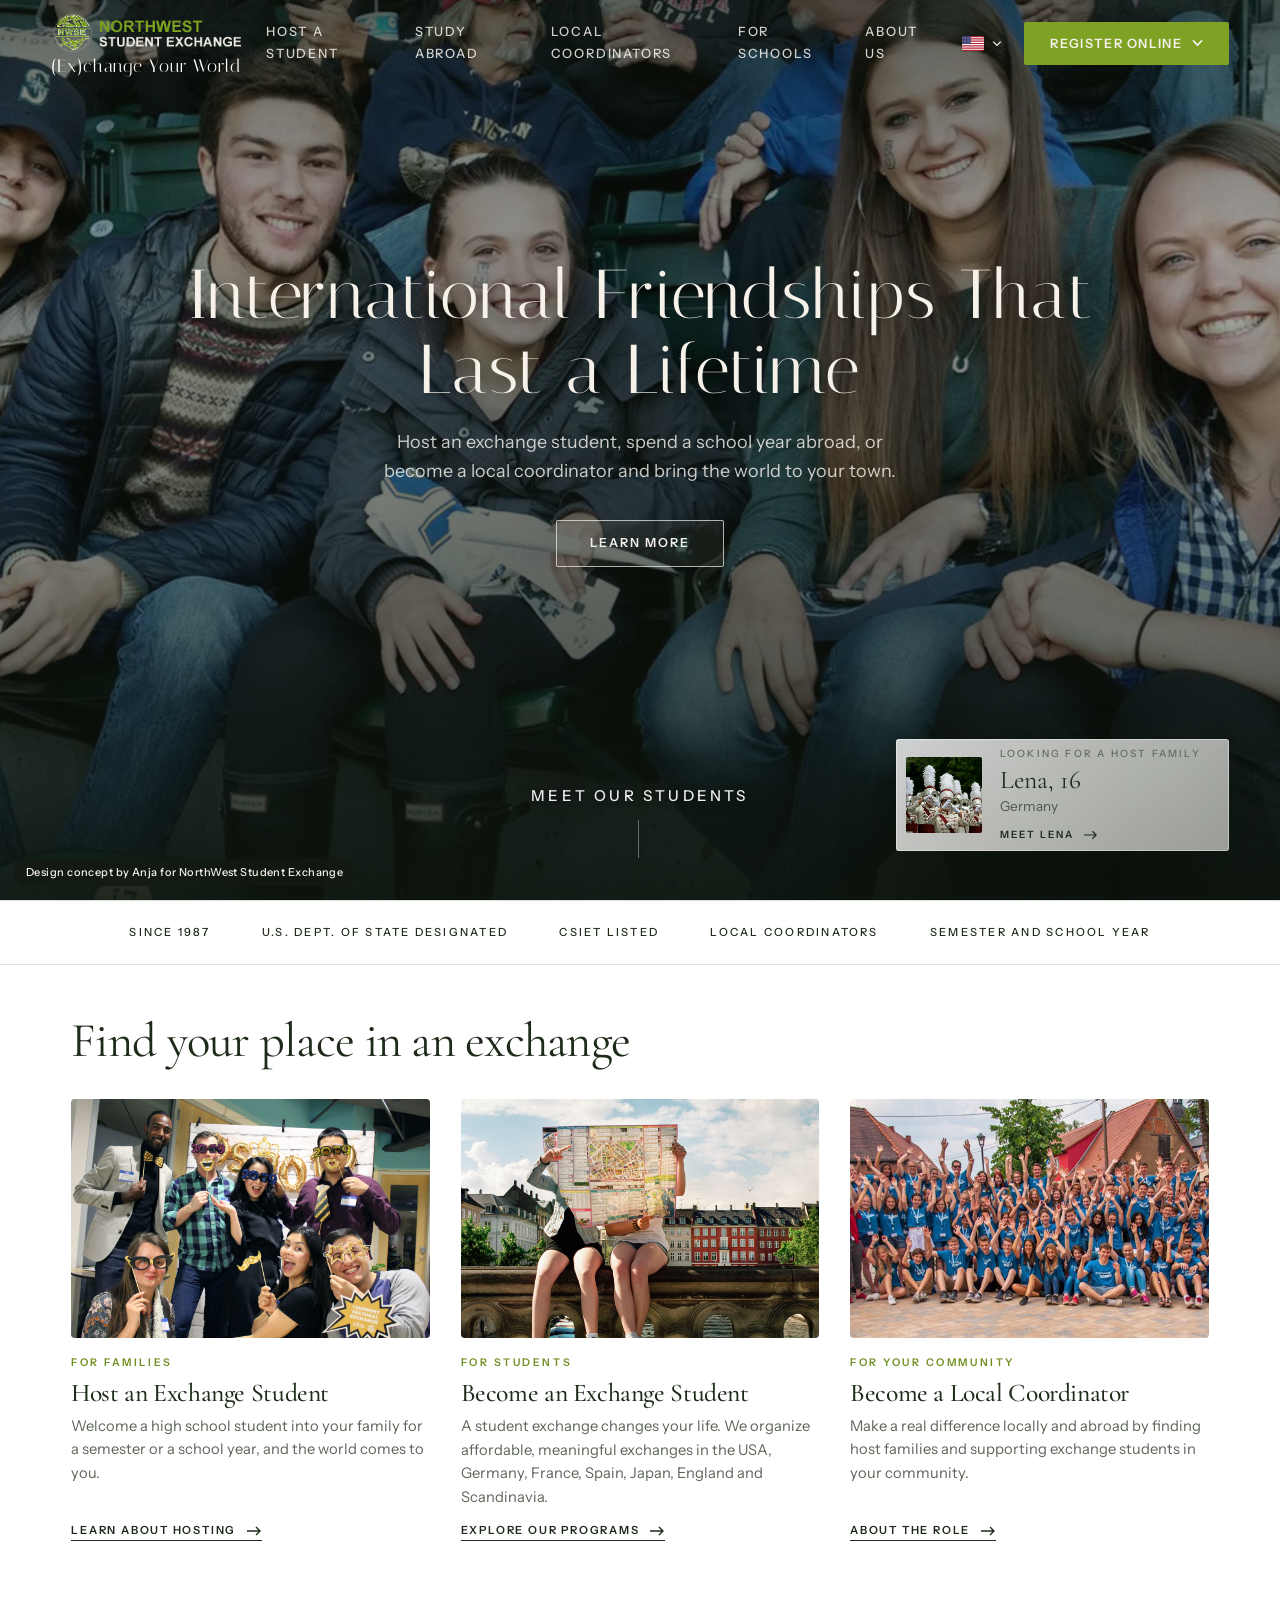
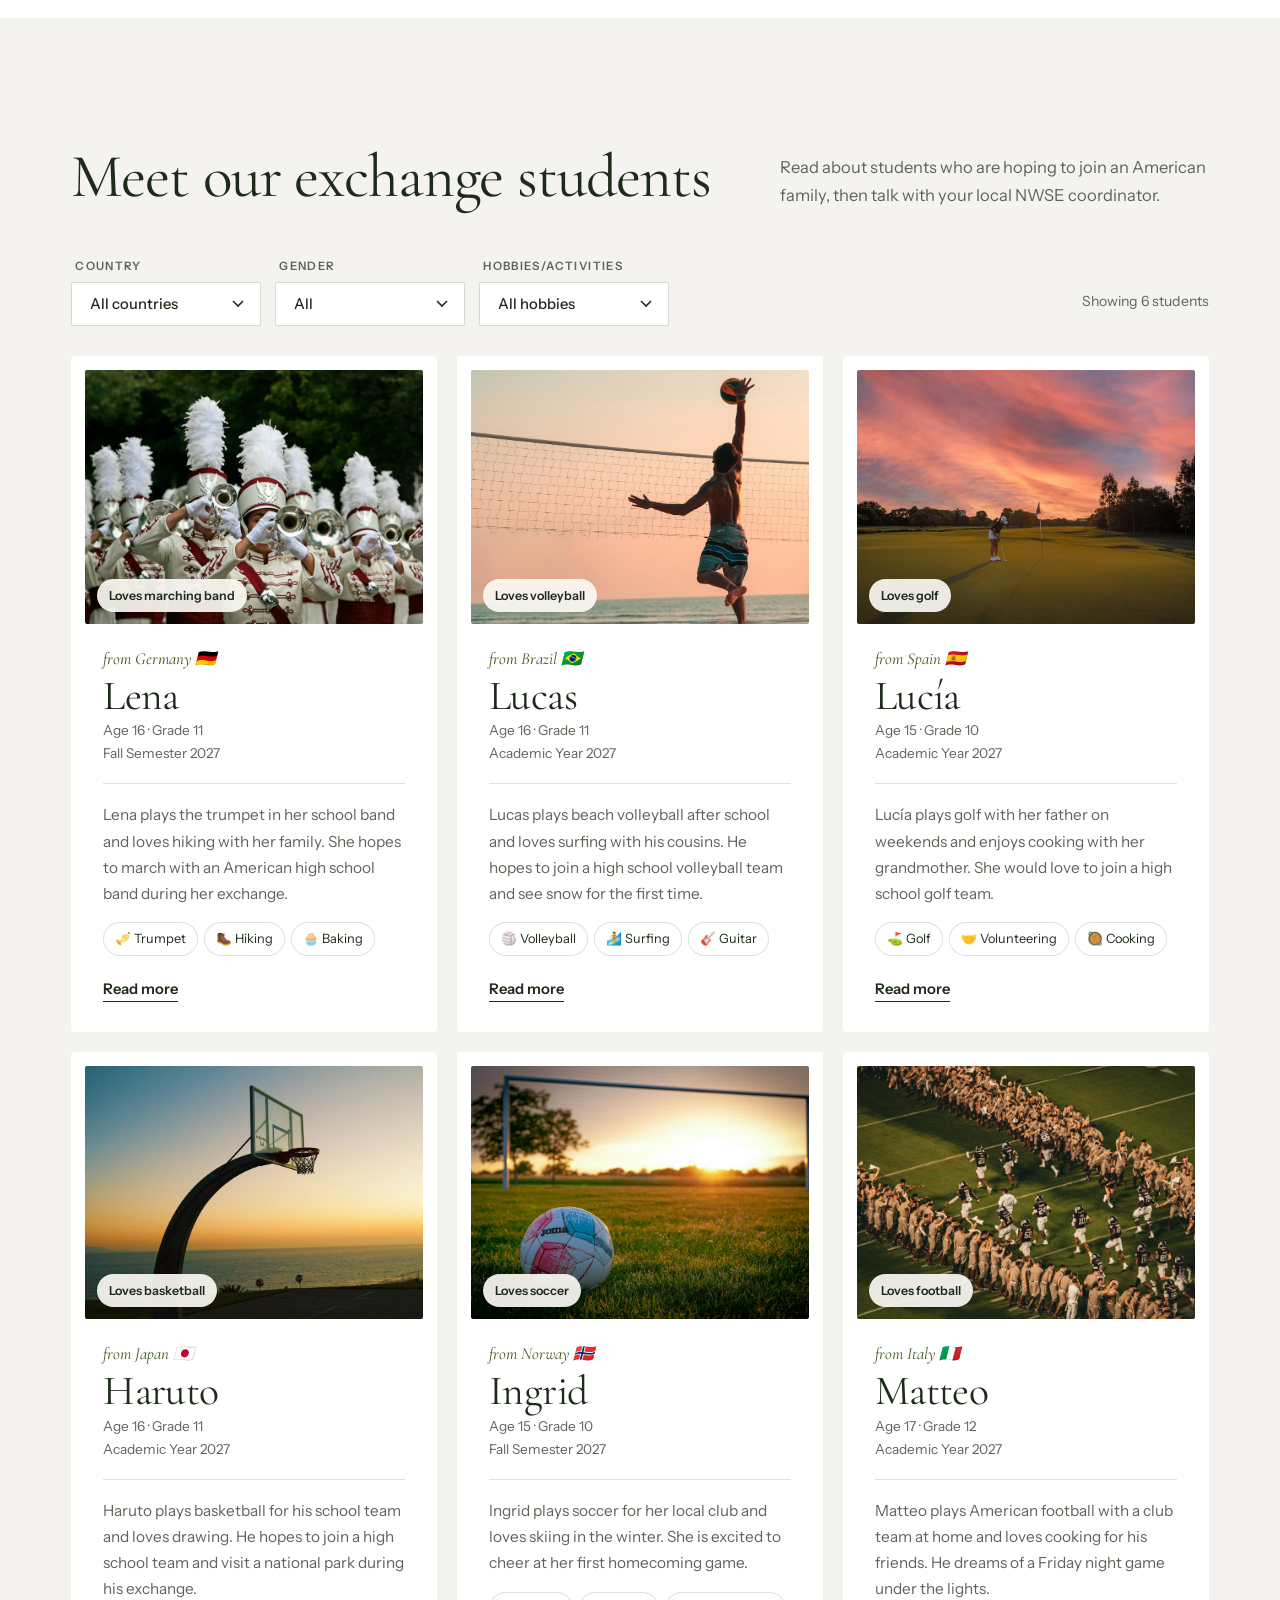
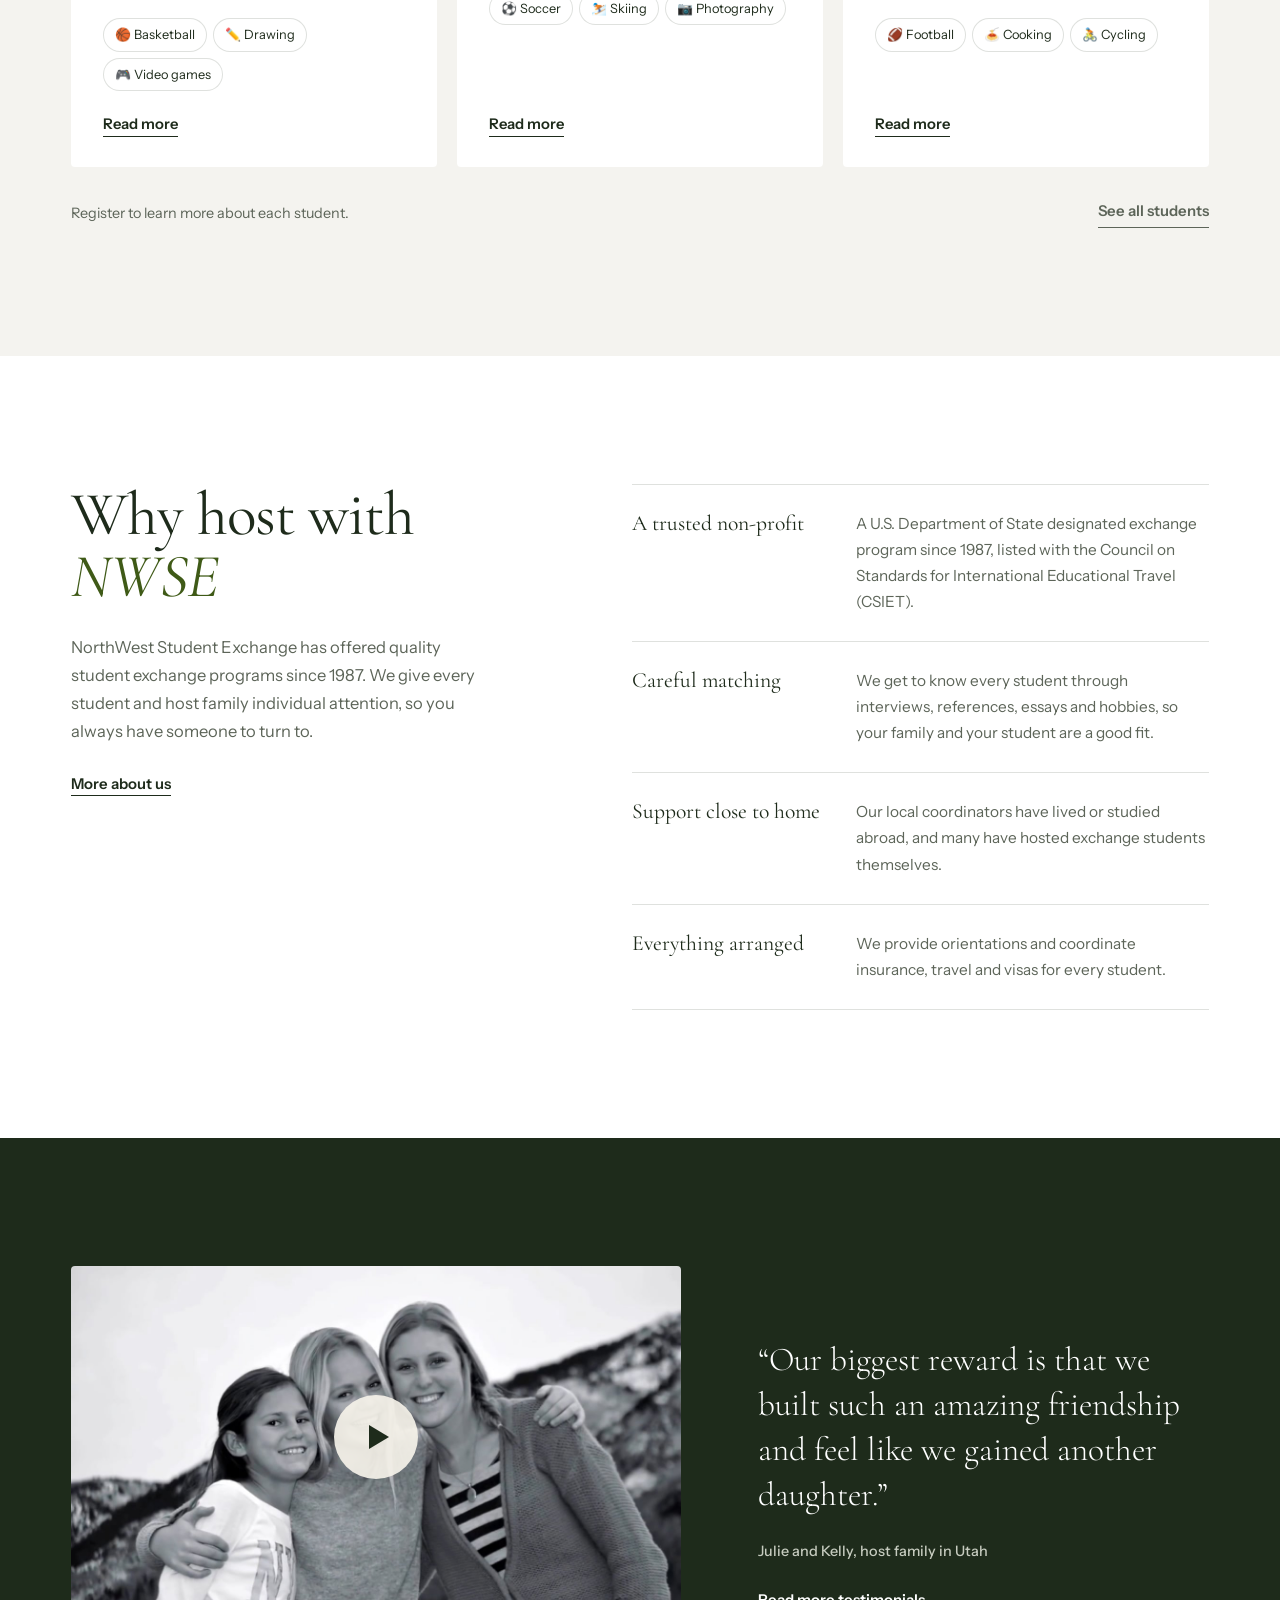
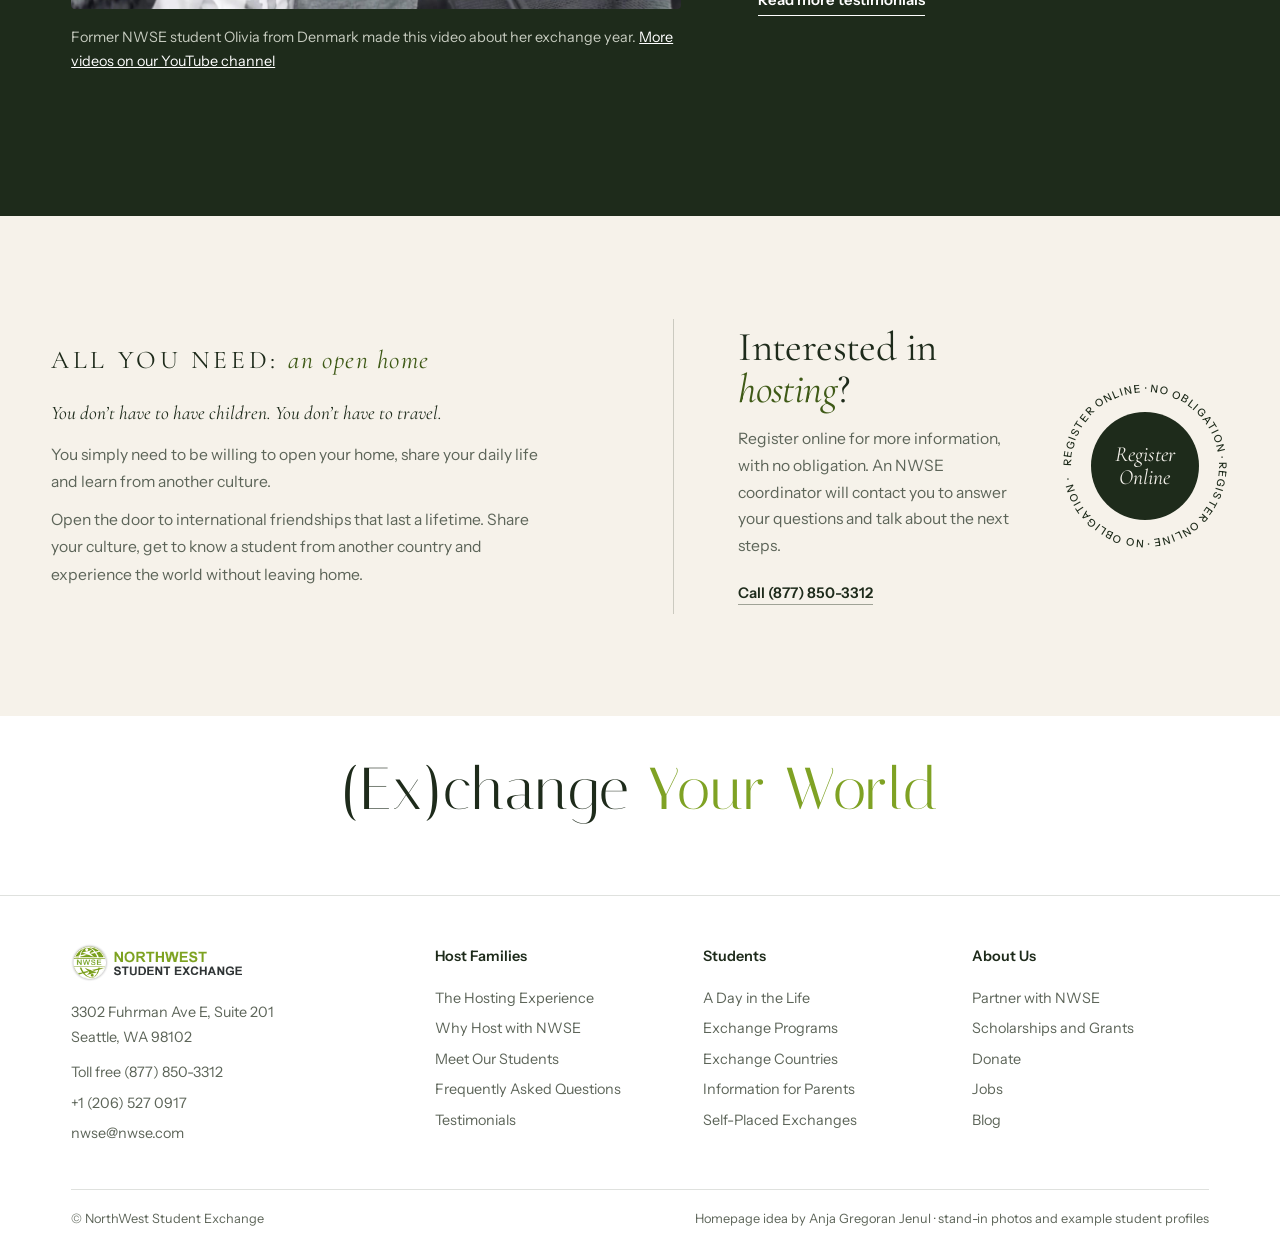
==== index.html @ b4566165 "Register badge: words spaced to fit the circle exactly, no overlap in Safari Co-Authored-By: Claude " ====
<!doctype html>
<html lang="en">
<head>
<meta charset="utf-8">
<meta name="viewport" content="width=device-width, initial-scale=1">
<title>NorthWest Student Exchange | High School Exchange Programs Since 1987</title>
<meta name="robots" content="noindex">
<script>
/* a refresh always opens the page at the top, not where the visitor had scrolled to */
(function () {
  if ('scrollRestoration' in history) history.scrollRestoration = 'manual';
  var n = performance.getEntriesByType && performance.getEntriesByType('navigation')[0];
  if (n && n.type === 'reload') {
    if (location.hash) history.replaceState(null, '', location.pathname + location.search);
    window.addEventListener('load', function () { window.scrollTo(0, 0); });
  }
})();
</script>
<link rel="preconnect" href="https://fonts.googleapis.com">
<link rel="preconnect" href="https://fonts.gstatic.com" crossorigin>
<link href="https://fonts.googleapis.com/css2?family=Instrument+Serif:ital@0;1&family=Instrument+Sans:wght@400;500;600&family=Cormorant+Garamond:ital,wght@0,300;0,400;0,500;1,300;1,400&family=Caveat:wght@500;600&family=Italiana&display=swap" rel="stylesheet">
<style>
  :root {
    --cream: #f6f2ea;
    --paper: #fbf9f4;
    --sand: #ece5d8;
    --ink: #1e2b1b;
    --soft: #5d6559;
    --green: #7fa224;
    --green-deep: #3f5a17;
    --line: rgba(30, 43, 27, 0.14);
    --serif: "Cormorant Garamond", "Times New Roman", serif;
    --sans: "Helvetica Neue", Helvetica, Arial, sans-serif;
    --display: "Instrument Serif", "Cormorant Garamond", serif;
    --hand: "Caveat", "Bradley Hand", cursive;
    --gutter: clamp(16px, 4vw, 64px);
  }
  * { box-sizing: border-box; }
  html { scroll-behavior: smooth; }
  body { margin: 0; background: var(--cream); color: var(--ink); font: 400 16.5px/1.7 var(--sans); -webkit-font-smoothing: antialiased; }
  img { display: block; max-width: 100%; }
  a { color: inherit; }
  h1, h2, h3 { font-family: var(--serif); font-weight: 400; margin: 0; line-height: 1.02; letter-spacing: -0.01em; }
  h1 em, h2 em { font-style: italic; color: var(--green-deep); }
  p { margin: 0 0 1em; }
  .wrap { max-width: 1240px; margin: 0 auto; padding-left: var(--gutter); padding-right: var(--gutter); }
  .btn { white-space: nowrap; display: inline-flex; align-items: center; background: var(--ink); color: var(--cream); text-decoration: none; font-weight: 600; font-size: 0.92rem; letter-spacing: 0.01em; padding: 15px 28px; border-radius: 999px; transition: background .25s; }
  .btn:hover { background: var(--green-deep); }
  .btn.line { background: transparent; color: var(--ink); box-shadow: inset 0 0 0 1px var(--ink); }
  .btn.line:hover { background: var(--ink); color: var(--cream); }
  .link { font-weight: 600; font-size: 0.93rem; text-decoration: none; border-bottom: 1px solid currentColor; padding-bottom: 2px; }
  .link:hover { color: var(--green-deep); }

  header { position: sticky; top: 0; z-index: 20; background: rgba(246, 242, 234, 0.92); backdrop-filter: blur(12px); border-bottom: 1px solid var(--line); }
  .bar { display: flex; align-items: center; justify-content: space-between; gap: 24px; height: 82px; }
  .logo img { height: 42px; width: auto; }
  nav { display: flex; align-items: center; gap: 30px; font-size: 0.74rem; font-weight: 500; letter-spacing: .14em; text-transform: uppercase; }
  nav a { text-decoration: none; color: var(--soft); }
  nav a:hover { color: var(--ink); }
  nav .btn { color: var(--cream); padding: 11px 22px; font-size: 0.86rem; }
  .subnav { display: none; }

  .hero { position: relative; padding: 0; min-height: clamp(600px, calc(100vh - 82px), 820px); display: flex; align-items: center; overflow: hidden; }
  .hero-bg { position: absolute; top: 0; bottom: 0; right: 0; left: 31%; overflow: hidden; background: var(--cream); }
  .hero-bg::after { content: ""; position: absolute; inset: 0; z-index: 1; pointer-events: none;
    background: linear-gradient(90deg, var(--cream) 0%, rgba(246,242,234,.82) 12%, rgba(246,242,234,.35) 28%, rgba(246,242,234,0) 46%); }
  .slide { position: absolute; inset: 0 0 0 4px; margin: 0; opacity: 0; transition: opacity 1.4s ease; }
  .slide.on { opacity: 1; }
  .slide img { width: 100%; height: 100%; object-fit: cover; transform: scale(1.07); transition: transform 8s ease-out; }
  .slide.on img { transform: scale(1); }
  .hero-in { position: relative; z-index: 2; width: 100%; }
  .hero .hero-in { max-width: none; padding-left: clamp(24px, 5vw, 88px); }
  header .wrap.bar { max-width: none; padding-left: clamp(24px, 5vw, 88px); padding-right: clamp(24px, 4vw, 64px); }
  .hero-copy { max-width: 570px; padding: 48px 0 56px; }
  .eyebrow { font-size: 0.74rem; letter-spacing: .22em; text-transform: uppercase; color: var(--soft); margin: 0 0 18px; }
  .hero h1 { font: 400 clamp(2.3rem, 4vw, 4.4rem)/1 var(--serif); letter-spacing: -0.025em; }
  .hero h1 { white-space: nowrap; }
  .hero h1 span { display: inline; }
  .hero h1 em { display: inline; color: var(--green-deep); }
  .hero .sub { font: italic 400 clamp(1.45rem, 2.2vw, 2rem)/1.2 var(--serif); color: var(--green-deep); margin: 22px 0 14px; max-width: 15em; }
  .hero .lead { font-size: 1.06rem; color: var(--soft); max-width: 31em; margin: 0 0 30px; }
  .hero .ctas { display: flex; flex-wrap: wrap; gap: 10px; }
  .hero .call { margin: 18px 0 0; font-size: 0.88rem; color: var(--soft); }
  .hero .call a { color: var(--ink); font-weight: 600; text-decoration: none; white-space: nowrap; }
  .hero { padding-bottom: 0; }
  .hero-bg { bottom: 46px; }
  .hero-cap { position: absolute; z-index: 2; right: clamp(24px, 4vw, 64px); bottom: 0; height: 46px; display: flex; align-items: center; margin: 0; font-size: 0.72rem; letter-spacing: .18em; text-transform: uppercase; color: var(--soft); transition: opacity .4s; }
  .teaser { position: absolute; z-index: 3; right: clamp(24px, 4vw, 64px); bottom: 44px; display: flex; align-items: center; gap: 14px; background: rgba(251,249,244,.95); backdrop-filter: blur(8px); border: 0; border-radius: 18px; padding: 10px 22px 10px 10px; text-align: left; cursor: pointer; color: var(--ink); font-family: var(--sans); box-shadow: 0 14px 34px rgba(18,26,16,.18); transition: opacity .4s, transform .3s; }
  .teaser:hover { transform: translateY(-3px); }
  .teaser img { width: 66px; height: 66px; border-radius: 12px; object-fit: cover; }
  .teaser small { display: block; font-size: 0.66rem; letter-spacing: .16em; text-transform: uppercase; color: var(--soft); }
  .teaser b { display: block; font: 500 1.35rem/1.15 var(--serif); margin: 2px 0 3px; }
  .teaser i { font-style: normal; font-size: 0.82rem; font-weight: 600; border-bottom: 1px solid currentColor; }
  .teaser.fade, .hero-cap.fade { opacity: 0; }
  .hero h1, .hero .sub, .hero .lead, .hero .ctas, .hero .call, .eyebrow { animation: rise .9s cubic-bezier(.2,.7,.2,1) both; }
  .hero h1 { animation-delay: .05s; } .hero .sub { animation-delay: .15s; } .hero .lead { animation-delay: .25s; } .hero .ctas { animation-delay: .35s; } .hero .call { animation-delay: .4s; }
  @keyframes rise { from { opacity: 0; transform: translateY(16px); } }
  .facts-wrap { padding-top: clamp(34px, 4vw, 52px); padding-bottom: clamp(44px, 5vw, 70px); }
  .facts { list-style: none; padding: 0; margin: 0; display: grid; grid-template-columns: repeat(4, 1fr); gap: 24px; text-align: left; }
  .facts li { font-size: 0.84rem; color: var(--soft); border-left: 1px solid var(--line); padding-left: 20px; line-height: 1.45; }
  .facts b { display: block; font: 500 1.45rem var(--serif); color: var(--ink); margin-bottom: 2px; }
  @media (prefers-reduced-motion: reduce) { .slide img { transition: none; } .hero h1, .hero .sub, .hero .lead, .hero .ctas, .hero .call, .eyebrow { animation: none; } }

  /* student filters and chips */
  .filters { display: flex; flex-wrap: wrap; align-items: end; gap: 12px 14px; margin: -16px 0 30px; }
  .filters label { display: grid; gap: 6px; }
  .filters label span { font-size: 0.72rem; font-weight: 600; letter-spacing: .12em; text-transform: uppercase; color: var(--soft); padding-left: 4px; }
  .filters select { appearance: none; -webkit-appearance: none; font: 500 0.92rem var(--sans); color: var(--ink); background: var(--paper) url("data:image/svg+xml,%3Csvg xmlns='http://www.w3.org/2000/svg' width='12' height='8'%3E%3Cpath d='M1 1l5 5 5-5' fill='none' stroke='%231e2b1b' stroke-width='1.6'/%3E%3C/svg%3E") no-repeat right 16px center; border: 1px solid rgba(30,43,27,.18); border-radius: 999px; padding: 12px 44px 12px 18px; min-width: 190px; cursor: pointer; }
  .filters select:hover, .filters select:focus { border-color: var(--ink); outline: none; }
  .filters .count { margin-left: auto; font-size: 0.88rem; color: var(--soft); padding-bottom: 12px; }
  .card.hide { display: none; }
  .likes { list-style: none; padding: 0; margin: 0 0 24px; display: flex; flex-wrap: wrap; gap: 6px; }
  .likes li { font-size: 0.8rem; background: var(--cream); border: 1px solid var(--line); border-radius: 999px; padding: 5px 11px; }
  .card .link { background: none; border: 0; padding: 0 0 3px; cursor: pointer; font: 600 0.92rem var(--sans); color: var(--ink); border-bottom: 1.5px solid var(--ink); }

  /* profile */
  dialog.profile { width: min(1120px, 94vw); max-height: 92vh; padding: 0; border: 0; border-radius: 26px; background: var(--paper); color: var(--ink); overflow: auto; box-shadow: 0 30px 80px rgba(18,26,16,.35); }
  dialog.profile::backdrop { background: rgba(18,26,16,.55); backdrop-filter: blur(4px); }
  .pf { display: grid; grid-template-columns: 0.92fr 1.08fr; }
  .pf-media { padding: 16px; display: grid; grid-template-columns: 1fr 1fr; gap: 10px; align-content: start; position: sticky; top: 0; align-self: start; }
  .pf-media img { width: 100%; aspect-ratio: 1; object-fit: cover; border-radius: 14px; }
  .pf-media img:first-child { grid-column: 1 / -1; aspect-ratio: 5 / 4; object-position: 50% 18%; }
  .pf-body { padding: 48px 52px 40px 30px; }
  .pf-close { position: absolute; top: 16px; right: 16px; z-index: 2; width: 44px; height: 44px; border-radius: 50%; border: 1px solid var(--line); background: var(--paper); font-size: 1.3rem; cursor: pointer; color: var(--ink); }
  .pf .where { font: italic 400 1.1rem var(--serif); color: var(--green-deep); }
  .pf h2 { font-size: clamp(2.8rem, 4.4vw, 4rem); margin: 4px 0 6px; }
  .pf .sid { font-size: 0.78rem; letter-spacing: .12em; text-transform: uppercase; color: var(--soft); }
  .pf-quick { display: flex; flex-wrap: wrap; gap: 8px; margin: 22px 0 28px; padding: 0; list-style: none; }
  .pf-quick li { background: var(--cream); border-radius: 12px; padding: 10px 14px; font-size: 0.86rem; }
  .pf-quick b { display: block; font-size: 0.7rem; letter-spacing: .12em; text-transform: uppercase; color: var(--soft); font-weight: 600; margin-bottom: 2px; }
  .pf h4 { font: 600 0.74rem var(--sans); letter-spacing: .14em; text-transform: uppercase; color: var(--soft); margin: 0 0 12px; }
  .pf-loves { display: flex; flex-wrap: wrap; gap: 8px; list-style: none; padding: 0; margin: 0 0 30px; }
  .pf-loves li { background: #eef2e4; color: var(--green-deep); border-radius: 999px; padding: 9px 16px; font-weight: 600; font-size: 0.92rem; }
  .pf-letter { background: var(--cream); border-radius: 18px; padding: 26px 28px; margin-bottom: 30px; }
  .pf-letter p { margin: 0; color: var(--ink); font-size: 1rem; }
  .pf-letter .hi { font: italic 400 1.5rem var(--serif); color: var(--green-deep); margin-bottom: 10px; }
  .pf-facts { display: grid; grid-template-columns: 1fr 1fr; gap: 0 28px; margin: 0 0 30px; }
  .pf-facts div { display: grid; grid-template-columns: 30px 1fr; gap: 4px 10px; padding: 14px 0; border-top: 1px solid var(--line); }
  .pf-facts .ic { font-size: 1.2rem; line-height: 1.3; grid-row: span 2; }
  .pf-facts b { font-size: 0.72rem; letter-spacing: .12em; text-transform: uppercase; color: var(--soft); font-weight: 600; }
  .pf-facts span { font-size: 0.94rem; }
  .pf-dreams { list-style: none; padding: 0; margin: 0 0 30px; }
  .pf-dreams li { padding: 10px 0 10px 34px; position: relative; border-top: 1px solid var(--line); }
  .pf-dreams li::before { content: "✓"; position: absolute; left: 4px; top: 9px; width: 20px; height: 20px; border-radius: 50%; background: var(--green); color: #fff; font-size: 0.7rem; display: grid; place-items: center; }
  .pf-cta { display: flex; flex-wrap: wrap; align-items: center; gap: 12px 18px; }
  .pf-cta span { font-size: 0.88rem; color: var(--soft); }
  .pf-cta a.tel { color: var(--ink); font-weight: 600; text-decoration: none; }
  .pf-nav { display: flex; justify-content: space-between; margin-top: 34px; padding-top: 20px; border-top: 1px solid var(--line); }
  .pf-nav button { background: none; border: 0; font: 600 0.9rem var(--sans); color: var(--ink); cursor: pointer; padding: 6px 0; }

  .statement { background: var(--paper); border-top: 1px solid var(--line); border-bottom: 1px solid var(--line); text-align: center; padding-top: clamp(64px, 8vw, 110px); padding-bottom: clamp(64px, 8vw, 110px); }
  .statement p { font: 300 clamp(1.7rem, 3.4vw, 2.8rem)/1.3 var(--serif); max-width: 24em; margin: 0 auto; letter-spacing: -0.01em; }
  .statement p em { color: var(--green-deep); }
  .statement small { display: block; margin-top: 28px; color: var(--soft); font-size: 0.88rem; }

  section { padding-top: clamp(80px, 10vw, 140px); padding-bottom: clamp(80px, 10vw, 140px); }
  .head { display: flex; flex-wrap: wrap; justify-content: space-between; align-items: end; gap: 20px 60px; margin-bottom: clamp(40px, 5vw, 64px); }
  .head h2 { font-size: clamp(2.5rem, 4.8vw, 4.2rem); max-width: 12em; }
  .head p { color: var(--soft); max-width: 26em; margin: 0; }

  .paths { display: grid; grid-template-columns: repeat(3, 1fr); gap: clamp(20px, 3vw, 40px); }
  .path .ph { overflow: hidden; border-radius: 14px; margin-bottom: 26px; }
  .path img { width: 100%; aspect-ratio: 3 / 4; object-fit: cover; transition: transform .6s ease; }
  .path:hover img { transform: scale(1.03); }
  .path h3 { font-size: 2rem; margin-bottom: 12px; }
  .path p { color: var(--soft); font-size: 0.97rem; margin-bottom: 18px; }
  .path .langs { font-size: 0.88rem; color: var(--soft); margin: 16px 0 0; }
  .path .langs a { color: var(--green-deep); }

  .students { background: var(--sand); }
  .cards { display: grid; grid-template-columns: repeat(3, 1fr); gap: 20px; }
  @media (max-width: 1100px) { .cards { grid-template-columns: repeat(2, 1fr); } }
  .card { background: var(--paper); border-radius: 16px; padding: 14px 14px 30px; display: flex; flex-direction: column; }
  .card > *:not(.pic) { margin-left: 18px; margin-right: 18px; }
  .card .pic { position: relative; overflow: hidden; border-radius: 10px; margin-bottom: 24px; }
  .card .pic img { width: 100%; aspect-ratio: 4 / 3; object-fit: cover; transition: transform .6s ease; }
  .card:hover .pic img { transform: scale(1.04); }
  .card .pic span { position: absolute; left: 12px; bottom: 12px; background: rgba(251,249,244,.92); color: var(--ink); font-size: 0.78rem; font-weight: 600; padding: 6px 12px; border-radius: 999px; }
  .card .where { font: italic 400 1.05rem var(--serif); color: var(--green-deep); }
  .card h3 { font-size: 2.6rem; margin: 6px 0 2px; }
  .card .meta { display: block; font-size: 0.85rem; color: var(--soft); margin-bottom: 18px; padding-bottom: 18px; border-bottom: 1px solid var(--line); }
  .card p { font-size: 0.96rem; color: var(--soft); }
  .card .link { margin-top: auto; align-self: flex-start; }
  .students .foot-note { display: flex; flex-wrap: wrap; justify-content: space-between; align-items: center; gap: 16px; margin-top: 32px; font-size: 0.9rem; color: var(--soft); }

  .why { display: grid; grid-template-columns: 0.9fr 1.1fr; gap: clamp(40px, 7vw, 120px); align-items: start; }
  .why h2 { font-size: clamp(2.5rem, 4.8vw, 4.2rem); }
  .why .intro { color: var(--soft); margin: 24px 0 24px; max-width: 26em; }
  .why ul { list-style: none; margin: 0; padding: 0; border-top: 1px solid var(--line); }
  .why li { display: grid; grid-template-columns: 200px 1fr; gap: 24px; padding: 26px 0; border-bottom: 1px solid var(--line); }
  .why li b { font: 400 1.35rem/1.2 var(--serif); }
  .why li span { color: var(--soft); font-size: 0.96rem; }

  .voices { background: var(--ink); color: var(--cream); }
  .voices-grid { display: grid; grid-template-columns: 1.15fr 0.85fr; gap: clamp(40px, 6vw, 96px); align-items: center; }
  .video { position: relative; display: block; border-radius: 16px; overflow: hidden; text-decoration: none; }
  .video img { width: 100%; aspect-ratio: 16 / 9; object-fit: cover; transition: transform .6s ease; }
  .video:hover img { transform: scale(1.03); }
  .video .play { position: absolute; inset: 0; display: grid; place-items: center; }
  .video .play span { width: 84px; height: 84px; border-radius: 50%; background: rgba(246,242,234,.92); display: grid; place-items: center; }
  .video .play span::before { content: ""; border-left: 20px solid var(--ink); border-top: 12px solid transparent; border-bottom: 12px solid transparent; margin-left: 5px; }
  .video iframe { display: block; width: 100%; aspect-ratio: 16 / 9; border: 0; }
  .video.playing { cursor: default; }
  .video-cap { margin-top: 16px; font-size: 0.9rem; color: #c6cbbf; }
  .video-cap a { color: var(--cream); }
  .voices blockquote { margin: 0; font: 300 clamp(1.6rem, 2.6vw, 2.2rem)/1.35 var(--serif); }
  .voices cite { display: block; margin-top: 24px; font: 500 0.9rem var(--sans); font-style: normal; color: #c6cbbf; }
  .voices .link { display: inline-block; margin-top: 28px; color: var(--cream); }

  .closing { text-align: center; }
  .closing h2 { font-size: clamp(2.6rem, 5.4vw, 4.8rem); max-width: 13em; margin: 0 auto; }
  .closing p.sub { color: var(--soft); max-width: 34em; margin: 24px auto 36px; }
  .closing .ctas { display: flex; flex-wrap: wrap; justify-content: center; gap: 12px; }
  .more-row { display: grid; grid-template-columns: repeat(3, 1fr); gap: 24px; margin-top: clamp(64px, 8vw, 110px); text-align: left; }
  .more-row div { border-top: 1px solid var(--ink); padding-top: 22px; }
  .more-row h3 { font-size: 1.6rem; margin-bottom: 10px; }
  .more-row p { color: var(--soft); font-size: 0.94rem; margin: 0 0 14px; }

  footer { background: var(--paper); border-top: 1px solid var(--line); padding-top: 64px; padding-bottom: 32px; font-size: 0.9rem; color: var(--soft); }
  .foot { display: grid; grid-template-columns: 1.4fr 1fr 1fr 1fr; gap: 32px; }
  .foot img { height: 38px; margin-bottom: 18px; }
  footer h4 { margin: 0 0 14px; color: var(--ink); font-weight: 600; font-size: 0.9rem; }
  footer a { text-decoration: none; display: block; padding: 3px 0; }
  footer a:hover { color: var(--ink); }
  footer p { margin: 0 0 8px; }
  .foot-bottom { margin-top: 48px; padding-top: 18px; border-top: 1px solid var(--line); display: flex; flex-wrap: wrap; justify-content: space-between; gap: 10px; font-size: 0.8rem; }

  @media (max-width: 1080px) { nav { gap: 22px; } }
  @media (max-width: 960px) {
    nav a:not(.btn) { display: none; }
    .logo img { height: 34px; }
    .bar { height: 66px; }
    .subnav { display: flex; gap: 22px; overflow-x: auto; white-space: nowrap; padding-bottom: 12px; font-size: 0.88rem; font-weight: 500; scrollbar-width: none; }
    .subnav::-webkit-scrollbar { display: none; }
    .subnav a { text-decoration: none; color: var(--soft); }
    .why, .voices-grid { grid-template-columns: 1fr; }
    .hero { display: block; min-height: 0; }
    .hero-bg { position: relative; left: 0; bottom: auto; aspect-ratio: 4 / 3.4; }
    .slide { inset: 0; }
    .hero .hero-in { padding-left: var(--gutter); }
    .hero-bg::after { background: linear-gradient(0deg, var(--cream) 0%, rgba(246,242,234,0) 30%); }
    .hero-copy { padding: 10px 0 44px; }
    .hero h1 { font-size: clamp(1.8rem, 8.2vw, 3.6rem); }
    .hero-cap { position: static; height: auto; justify-content: flex-end; padding: 10px var(--gutter) 0; }
    .teaser { right: 16px; bottom: 26px; padding: 8px 16px 8px 8px; gap: 11px; }
    .teaser img { width: 52px; height: 52px; }
    .teaser b { font-size: 1.15rem; }
    .facts { grid-template-columns: 1fr 1fr; gap: 20px 16px; }
    .facts li { padding-left: 14px; font-size: 0.78rem; }
    .facts b { font-size: 1.2rem; }
    .pf { grid-template-columns: 1fr; }
    .pf-media { position: static; padding: 12px 12px 0; }
    .pf-body { padding: 26px 22px 30px; }
    .pf-facts { grid-template-columns: 1fr; }
    .paths, .cards, .more-row { grid-template-columns: 1fr; }
    .path img { aspect-ratio: 4 / 3; }
    .why li { grid-template-columns: 1fr; gap: 6px; }
    .foot { grid-template-columns: 1fr 1fr; }
  }
  @media (max-width: 560px) {
    .foot { grid-template-columns: 1fr; }
    .card { padding: 12px 12px 26px; }
    .card > *:not(.pic) { margin-left: 14px; margin-right: 14px; }
  }

  /* ===== v11: Dandelion-inspired top ===== */
  .announce { background: var(--sand); text-align: center; font-size: 0.68rem; letter-spacing: .2em; text-transform: uppercase; color: var(--ink); padding: 9px 16px; }
  .announce a { text-decoration: none; font-weight: 600; white-space: nowrap; }
  header .wrap.bar { display: grid; grid-template-columns: 1fr auto 1fr; max-width: none; padding-left: clamp(24px, 4vw, 64px); padding-right: clamp(24px, 4vw, 64px); height: 86px; }
  header nav.nl { justify-content: flex-start; } header nav.nr { justify-content: flex-end; }
  header .logo img { height: 46px; }
  .hero { display: grid; place-items: center; min-height: clamp(560px, calc(100vh - 120px), 820px); padding: 0; text-align: center; }
  .hero-bg { left: 0; bottom: 0; }
  .slide { inset: 0; }
  .hero-bg::after { background: linear-gradient(180deg, rgba(20,24,16,.30) 0%, rgba(20,24,16,.42) 55%, rgba(20,24,16,.55) 100%); }
  .hero .hero-in { max-width: none; padding: 0 var(--gutter); }
  .hero-copy { max-width: 1000px; margin: 0 auto; padding: 70px 0 110px; }
  .hero h1 { font: 400 clamp(3.2rem, 7.4vw, 7.2rem)/.92 var(--display); text-transform: uppercase; letter-spacing: .005em; white-space: normal; color: #fbf7ee; text-shadow: 0 2px 30px rgba(0,0,0,.18); }
  .hero h1 span, .hero h1 em { display: block; font-style: normal; color: inherit; }
  .hero .sub { font: 500 clamp(0.8rem, 1.1vw, 0.98rem)/1.6 var(--sans); font-style: normal; letter-spacing: .26em; text-transform: uppercase; color: #fbf7ee; margin: 28px auto 34px; max-width: none; }
  .hero .ctas { justify-content: center; gap: 12px; }
  .hero .btn { background: #fbf7ee; color: var(--ink); min-width: 250px; justify-content: center; font-size: 0.78rem; letter-spacing: .2em; text-transform: uppercase; padding: 16px 34px; }
  .hero .btn:hover { background: #fff; }
  .hero .btn.line { background: transparent; color: #fbf7ee; border: 1px solid rgba(251,247,238,.8); }
  .hero .btn.line:hover { background: rgba(251,247,238,.12); }
  .hero-cap { right: auto; left: clamp(24px, 4vw, 64px); bottom: 28px; height: auto; color: rgba(251,247,238,.9); }
  .teaser { bottom: 26px; }
  .values { list-style: none; margin: 0; padding: 22px var(--gutter); display: flex; flex-wrap: wrap; justify-content: center; gap: 12px clamp(24px, 4vw, 60px); font-size: 0.7rem; font-weight: 500; letter-spacing: .2em; text-transform: uppercase; color: var(--ink); background: var(--paper); border-bottom: 1px solid var(--line); }
  .statement { text-align: left; background: var(--cream); border: 0; }
  .two-col { display: grid; grid-template-columns: 1fr 1.15fr; gap: clamp(32px, 6vw, 90px); align-items: center; max-width: 1100px; margin: 0 auto; }
  .two-col h2 { font: 400 clamp(2rem, 3.6vw, 3.1rem)/1.15 var(--serif); letter-spacing: .14em; text-transform: uppercase; }
  .two-col h2 em { display: block; text-transform: none; letter-spacing: .08em; color: var(--green-deep); }
  .two-col .txt { border-left: 1px solid var(--ink); padding-left: clamp(20px, 2.4vw, 34px); }
  .statement .two-col p { font: italic 400 clamp(1.15rem, 1.6vw, 1.4rem)/1.55 var(--serif); max-width: none; margin: 0; letter-spacing: 0; }
  .statement .two-col p + p { margin-top: 16px; }
  @media (max-width: 960px) {
    header .wrap.bar { grid-template-columns: auto 1fr; height: 66px; padding-left: var(--gutter); padding-right: var(--gutter); }
    header nav.nl { display: none; }
    header .logo img { height: 36px; }
    .announce { font-size: 0.6rem; letter-spacing: .14em; }
    .hero { display: grid; min-height: clamp(560px, 82vh, 760px); }
    .announce .a1 { display: none; }
    .hero-bg { position: absolute; inset: 0; aspect-ratio: auto; }
    .hero-bg::after { background: linear-gradient(180deg, rgba(20,24,16,.32) 0%, rgba(20,24,16,.5) 100%); }
    .hero-copy { padding: 40px 0 150px; }
    .hero h1 { font-size: clamp(2.6rem, 12vw, 4.4rem); white-space: normal; }
    .hero .sub { letter-spacing: .18em; }
    .hero .btn { min-width: 0; width: 100%; max-width: 320px; }
    .hero .ctas { flex-direction: column; align-items: center; }
    .hero-cap { position: absolute; left: var(--gutter); right: auto; bottom: 118px; padding: 0; justify-content: flex-start; }
    .two-col { grid-template-columns: 1fr; }
  }



  /* ===== v18: full background slideshow, centered headline, My-story style link ===== */
  ::selection { background: rgba(127,162,36,.32); color: var(--ink); }
  .top { position: relative; overflow: hidden; display: flex; align-items: center; justify-content: center; padding: 0; min-height: clamp(560px, calc(100vh - 104px), 900px); background: var(--cream); isolation: isolate; }
  .top-bg { position: absolute; inset: -6px; z-index: -2; opacity: .8; filter: url(#chroma) saturate(.92); }
  .top-bg .slide { position: absolute; inset: 0; margin: 0; opacity: 0; transition: opacity 1.8s ease; }
  .top-bg .slide.on { opacity: 1; }
  .top-bg .slide img { width: 100%; height: 100%; object-fit: cover; transform: none; transition: none; }
  .top-veil { position: absolute; inset: 0; z-index: -1; pointer-events: none;
    background:
      radial-gradient(ellipse 46% 40% at 50% 47%, rgba(246,242,234,.82) 0%, rgba(246,242,234,.55) 45%, rgba(246,242,234,0) 100%),
      radial-gradient(ellipse 85% 80% at 50% 50%, rgba(20,24,16,0) 45%, rgba(20,24,16,.38) 80%, rgba(20,24,16,.66) 100%); }
  .top-copy { position: relative; z-index: 1; text-align: center; padding: 40px var(--gutter) 120px; display: flex; flex-direction: column; align-items: center; }
  .top-eyebrow { width: fit-content; margin: 0 0 16px; font-size: 0.72rem; font-weight: 600; letter-spacing: .26em; text-transform: uppercase; color: var(--green-deep); }
  .top h1 { width: fit-content; max-width: 13.5em; margin: 0; font: 400 clamp(2.6rem, 5.2vw, 5.2rem)/1.04 var(--display); letter-spacing: -0.005em; color: var(--ink); text-wrap: balance; }
  .top h1 .mark { position: relative; display: inline-block; white-space: nowrap; color: var(--green-deep); font-style: italic; padding: 0 .04em; }
  .top h1 .mark svg { position: absolute; left: -2%; width: 104%; bottom: -0.16em; height: 0.3em; overflow: visible; }
  .top h1 .mark path { fill: none; stroke: var(--green); stroke-width: 3.2; stroke-linecap: round; vector-effect: non-scaling-stroke; stroke-dasharray: 600; stroke-dashoffset: 600; animation: draw 1.1s .5s cubic-bezier(.6,.1,.3,1) forwards; }
  .top h1 .mark path.thin { stroke-width: 1.6; opacity: .7; animation-delay: .9s; }
  @keyframes draw { to { stroke-dashoffset: 0; } }
  .top-ctas { display: flex; flex-wrap: wrap; justify-content: center; gap: 12px; margin-top: clamp(24px, 2.6vw, 34px); user-select: none; -webkit-user-select: none; }
  .pill { display: inline-flex; align-items: center; gap: 12px; padding: 14px 26px; border-radius: 999px; text-decoration: none; font-size: 0.7rem; font-weight: 600; letter-spacing: .2em; text-transform: uppercase; white-space: nowrap;
    background: rgba(63,90,23,.86); color: #fbf7ee; -webkit-backdrop-filter: blur(14px) saturate(1.3); backdrop-filter: blur(14px) saturate(1.3); box-shadow: inset 0 0 0 1px rgba(255,255,255,.22), 0 8px 22px rgba(30,43,27,.16); transition: background .25s; }
  .pill i { font-style: normal; font-size: 0.95rem; letter-spacing: 0; transition: transform .3s; }
  .pill:hover { background: rgba(63,90,23,1); }
  .pill:hover i { transform: translateX(4px); }
  .pill.alt { background: rgba(251,247,238,.62); color: var(--ink); box-shadow: inset 0 0 0 1px rgba(30,43,27,.2), 0 8px 22px rgba(30,43,27,.1); }
  .pill.alt:hover { background: rgba(251,247,238,.95); }
  .media-cap { position: absolute; z-index: 2; left: clamp(24px, 4vw, 64px); bottom: 34px; margin: 0; font-size: 0.66rem; letter-spacing: .18em; text-transform: uppercase; color: rgba(251,247,238,.85); transition: opacity .4s; user-select: none; -webkit-user-select: none; }
  .media-cap.fade { opacity: 0; }
  .top .teaser { position: absolute; z-index: 2; right: clamp(24px, 4vw, 64px); bottom: 28px; }
  /* same as "My story" on Abroad Club USA */
  .top-sub { position: absolute; left: 0; right: 0; bottom: 92px; z-index: 2; display: flex; justify-content: center; align-items: center; gap: 8px; width: fit-content; margin: 0 auto;
    color: #FBF7EE; text-decoration: none; font-family: 'Instrument Sans', sans-serif; font-size: 12.5px; letter-spacing: 2.9px; text-transform: uppercase; font-weight: 500; opacity: .92; transition: .3s; text-shadow: 0 1px 14px rgba(20,24,16,.35); }
  .top-sub:hover { opacity: 1; }
  .top-sub i { font-style: normal; font-size: 1.2em; line-height: 0; letter-spacing: 0; transition: transform .3s; }
  .top-sub:hover i { transform: translateY(3px); }
  .values { border-top: 1px solid var(--line); }
  #students { scroll-margin-top: 100px; }
  @media (prefers-reduced-motion: reduce) { .top-bg .slide { transition: none; } .top h1 .mark path { animation: none; stroke-dashoffset: 0; } }
  @media (max-width: 1100px) { .top .teaser { display: none; } }
  @media (max-width: 960px) {
    .top { min-height: clamp(520px, 78vh, 720px); }
    .top-copy { padding: 30px var(--gutter) 110px; }
    .top-eyebrow { font-size: 0.62rem; margin-bottom: 12px; }
    .top h1 { font-size: clamp(2.1rem, 9vw, 3.2rem); }
    .top-ctas { flex-direction: column; align-items: center; gap: 8px; margin-top: 22px; }
    .pill { padding: 11px 18px; font-size: 0.62rem; letter-spacing: .16em; gap: 9px; }
    .top-veil { background:
      radial-gradient(ellipse 70% 42% at 50% 46%, rgba(246,242,234,.84) 0%, rgba(246,242,234,.55) 50%, rgba(246,242,234,0) 100%),
      radial-gradient(ellipse 110% 85% at 50% 50%, rgba(20,24,16,0) 45%, rgba(20,24,16,.4) 82%, rgba(20,24,16,.66) 100%); }
    .media-cap { display: none; }
    .top-sub { bottom: 58px; font-size: 10.5px; letter-spacing: 1.8px; padding: 0 18px; text-align: center; line-height: 1.5; }
    #students { scroll-margin-top: 120px; }
    header nav .btn { padding: 9px 15px; font-size: 0.72rem; }
  }

  /* ===== v19: dark overlay, white text, NWSE green (#7fa224), no underline ===== */
  .top { background: #141a12; }
  .top-bg { opacity: 1; }
  .top-veil { background:
      radial-gradient(ellipse 52% 44% at 50% 48%, rgba(14,18,12,.42) 0%, rgba(14,18,12,.24) 60%, rgba(14,18,12,0) 100%),
      radial-gradient(ellipse 85% 80% at 50% 50%, rgba(14,18,12,.30) 40%, rgba(14,18,12,.58) 78%, rgba(10,13,9,.82) 100%); }
  .top-eyebrow { color: #a9cc4a; text-shadow: 0 1px 10px rgba(0,0,0,.45); }
  .top h1 { color: #fff; text-shadow: 0 2px 18px rgba(0,0,0,.38), 0 1px 3px rgba(0,0,0,.3); }
  .top h1 .mark { color: #7fa224; text-shadow: 0 2px 18px rgba(0,0,0,.45), 0 1px 2px rgba(0,0,0,.35); }
  .pill { background: rgba(127,162,36,.9); color: #fff; box-shadow: inset 0 0 0 1px rgba(255,255,255,.25), 0 10px 26px rgba(0,0,0,.28); text-shadow: 0 1px 2px rgba(0,0,0,.2); }
  .pill:hover { background: #7fa224; }
  .pill.alt { background: rgba(255,255,255,.14); color: #fff; box-shadow: inset 0 0 0 1px rgba(255,255,255,.55), 0 10px 26px rgba(0,0,0,.22); }
  .pill.alt:hover { background: rgba(255,255,255,.24); }
  .top-sub { color: #fff; text-shadow: 0 1px 10px rgba(0,0,0,.5); }
  .media-cap { color: rgba(255,255,255,.82); }
  ::selection { background: rgba(127,162,36,.45); color: #fff; }
  @media (max-width: 960px) {
    .top-veil { background:
      radial-gradient(ellipse 80% 46% at 50% 47%, rgba(14,18,12,.45) 0%, rgba(14,18,12,.25) 60%, rgba(14,18,12,0) 100%),
      radial-gradient(ellipse 110% 85% at 50% 50%, rgba(14,18,12,.3) 40%, rgba(14,18,12,.58) 80%, rgba(10,13,9,.82) 100%); }
  }

  /* ===== v20: logo left, centered menu, Register right; no eyebrow; no button arrows; bigger Meet Our Students ===== */
  header .wrap.bar { grid-template-columns: 1fr auto 1fr; }
  header .logo { justify-self: start; }
  header nav.nc { justify-self: center; display: flex; gap: clamp(22px, 2.4vw, 38px); }
  header .nr { justify-self: end; display: flex; align-items: center; }
  header .nr .btn { color: var(--cream); padding: 11px 22px; font-size: 0.74rem; text-transform: uppercase; letter-spacing: .1em; }
  .top h1 { margin-top: 0; }
  .pill { gap: 0; padding: 15px 30px; }
  .top-sub { font-size: 15px; letter-spacing: 3.2px; gap: 10px; }
  .top-sub i { font-size: 1.3em; }
  @media (max-width: 1180px) { header nav.nc { gap: 18px; font-size: 0.64rem; } }
  @media (max-width: 960px) {
    header .wrap.bar { grid-template-columns: auto 1fr; }
    header nav.nc { display: none; }
    header .nr .btn { padding: 9px 15px; font-size: 0.72rem; }
    .pill { padding: 12px 22px; }
    .top-sub { font-size: 12px; letter-spacing: 2.2px; }
  }

  /* ===== v21: header button in brand green, both hero buttons glass, subtle random shine ===== */
  header .nr .btn { background: #7fa224; color: #fff; }
  header .nr .btn:hover { background: #6f9020; }
  .pill, .pill.alt { background: rgba(255,255,255,.14); color: #fff; box-shadow: inset 0 0 0 1px rgba(255,255,255,.55), 0 10px 26px rgba(0,0,0,.22); text-shadow: 0 1px 2px rgba(0,0,0,.2); }
  .pill:hover, .pill.alt:hover { background: rgba(255,255,255,.24); }
  .top h1 .mark { color: transparent; text-shadow: none; padding: 0 .1em 0 .04em;
    background-image: linear-gradient(105deg, #7fa224 0%, #7fa224 44%, #a8cf4c 48%, #d6ec9a 50%, #a8cf4c 52%, #7fa224 56%, #7fa224 100%);
    background-size: 260% 100%; background-position: 100% 0; -webkit-background-clip: text; background-clip: text;
    filter: drop-shadow(0 2px 14px rgba(0,0,0,.42)) drop-shadow(0 1px 1px rgba(0,0,0,.25)); }
  .top h1 .mark.shine { animation: shine var(--shine-dur, 2.2s) cubic-bezier(.45,.05,.35,1) 1; }
  @keyframes shine { from { background-position: 100% 0; } to { background-position: 0% 0; } }

  /* Lucas card centered on the same line as Meet Our Students */
  .top .teaser { bottom: calc(92px + 13px); transform: translateY(50%); }
  .top .teaser:hover { transform: translateY(calc(50% - 3px)); }

  /* ===== v22: Register Online dropdown ===== */
  .reg { position: relative; }
  .reg-btn { border: 0; cursor: pointer; font-family: inherit; font-weight: 600; gap: 10px; }
  .reg-btn svg { width: 11px; height: 8px; fill: none; stroke: currentColor; stroke-width: 1.8; stroke-linecap: round; stroke-linejoin: round; transition: transform .25s; }
  .reg.open .reg-btn svg { transform: rotate(180deg); }
  .reg-menu { position: absolute; right: 0; top: calc(100% + 10px); z-index: 50; min-width: 262px; padding: 8px; border-radius: 16px; background: rgba(251,249,244,.97); -webkit-backdrop-filter: blur(14px); backdrop-filter: blur(14px);
    box-shadow: 0 18px 44px rgba(20,26,18,.18), inset 0 0 0 1px rgba(30,43,27,.08); opacity: 0; visibility: hidden; transform: translateY(-6px); transition: opacity .2s, transform .2s, visibility 0s .2s; }
  .reg.open .reg-menu { opacity: 1; visibility: visible; transform: none; transition: opacity .2s, transform .2s; }
  .reg-menu a { display: block; padding: 12px 16px; border-radius: 10px; text-decoration: none; color: var(--ink); font-size: 0.9rem; font-weight: 500; letter-spacing: 0; text-transform: none; white-space: nowrap; }
  .reg-menu a:hover, .reg-menu a:focus-visible { background: rgba(127,162,36,.14); color: var(--green-deep); outline: none; }
  @media (max-width: 960px) { .reg-menu { min-width: 236px; } .reg-menu a { font-size: 0.86rem; padding: 11px 14px; } }

  /* ===== v23: vertical line under Meet Our Students instead of the arrow ===== */
  .top-sub { position: absolute; }
  .top-sub .cue-line { position: absolute; left: calc(50% - 1.6px); top: calc(100% + 12px); width: 1px; height: 38px; margin-left: -0.5px; overflow: hidden;
    background: rgba(255,255,255,.38); box-shadow: 0 0 8px rgba(0,0,0,.25); transition: height .35s ease; }
  .top-sub .cue-line::after { content: ""; position: absolute; left: 0; top: -40%; width: 100%; height: 40%;
    background: linear-gradient(180deg, rgba(255,255,255,0), #fff); animation: cue-drip 2.6s cubic-bezier(.6,0,.4,1) infinite; }
  .top-sub:hover .cue-line { height: 48px; }
  @keyframes cue-drip { 0% { top: -40%; } 70%, 100% { top: 100%; } }
  @media (prefers-reduced-motion: reduce) { .top-sub .cue-line::after { animation: none; display: none; } }
  @media (max-width: 960px) { .top-sub .cue-line { top: calc(100% + 9px); height: 26px; } }

  /* v25: one Learn More button; compact "Find your place" that fits one screen */
  #ways { padding-top: clamp(36px, 4vw, 52px); padding-bottom: clamp(56px, 6vw, 88px); scroll-margin-top: 86px; }
  #ways .head { margin-bottom: clamp(24px, 2.6vw, 34px); gap: 12px 60px; }
  #ways .head h2 { font-size: clamp(2.3rem, 3.8vw, 3.4rem); max-width: none; }
  #ways .head p { max-width: 24em; font-size: 0.95rem; }
  #ways .paths { gap: clamp(18px, 2.4vw, 32px); }
  #ways .path .ph { margin-bottom: 18px; }
  #ways .path img { aspect-ratio: 4 / 3; }
  #ways .path h3 { font-size: 1.6rem; margin-bottom: 8px; }
  #ways .path p { font-size: 0.92rem; margin-bottom: 14px; }
  #ways .path .langs { margin-top: 10px; font-size: 0.82rem; }
  @media (max-width: 860px) {
    #ways { padding-top: 22px; padding-bottom: 56px; scroll-margin-top: 104px; }
    #ways .head { margin-bottom: 18px; gap: 8px; }
    #ways .head h2 { font-size: 2.1rem; line-height: 1.05; }
    #ways .head p { font-size: 0.88rem; }
    #ways .paths { gap: 14px; }
    #ways .path { display: grid; grid-template-columns: 96px 1fr; column-gap: 14px; align-items: start; }
    #ways .path .ph { grid-row: 1 / span 4; margin: 0; border-radius: 12px; }
    #ways .path img { aspect-ratio: 1 / 1; width: 96px; height: 96px; }
    #ways .path h3 { font-size: 1.25rem; line-height: 1.15; margin: 0 0 4px; }
    #ways .path p { font-size: 0.82rem; line-height: 1.45; margin: 0 0 6px; }
    #ways .path .link { font-size: 0.82rem; justify-self: start; }
    #ways .path .langs { margin: 6px 0 0; font-size: 0.76rem; }
  }

  /* v26: Learn More sits a little higher and reads clearly as a button */
  .top-ctas { margin-top: clamp(16px, 1.7vw, 22px); }
  .top-ctas .pill { background: #fbf7ee; color: var(--ink); text-shadow: none; font-size: 0.74rem; padding: 16px 34px;
    box-shadow: 0 10px 28px rgba(0,0,0,.32), 0 2px 6px rgba(0,0,0,.18); transition: transform .25s ease, box-shadow .25s ease, background .25s ease; }
  .top-ctas .pill:hover { background: #fff; transform: translateY(-2px); box-shadow: 0 16px 34px rgba(0,0,0,.36), 0 3px 8px rgba(0,0,0,.2); }
  .top-ctas .pill:active { transform: translateY(0); }
  .top-ctas .pill:focus-visible { outline: 2px solid #fff; outline-offset: 4px; }
  @media (max-width: 860px) { .top-ctas { margin-top: 14px; } .top-ctas .pill { font-size: 0.68rem; padding: 13px 26px; } }

  /* ===== v28: dark, full-photo hero, header over the photo ===== */
  :root { --cream: #F4F1EB; --paper: #F8F6F1; --sand: #E9E4DA; --ink: #0B1517; --soft: #4F5D5F; --line: rgba(11,21,23,.13);
    --display: "Instrument Serif", "Cormorant Garamond", serif;
    --clay: #C4693B; --clay-dark: #A9552C; --deep: #0E2429; --green-deep: #A9552C; }
  body { font-size: 16px; }
  h1, h2, h3 { letter-spacing: -0.015em; }
  .btn { border-radius: 2px; }
  .path .ph, #ways .path .ph, .card, .video, .teaser, .reg-menu, dialog.profile, .pf-media img, .pf-letter { border-radius: 4px; }
  .card .pic, .teaser img, .reg-menu a, .filters select { border-radius: 2px; }
  .voices { background: var(--deep); }
  .announce { display: none; }

  body.home header { position: fixed; left: 0; right: 0; top: 0; transition: background .35s ease, border-color .35s ease; }
  body.home header:not(.solid) { background: transparent; border-bottom-color: transparent; backdrop-filter: none; -webkit-backdrop-filter: none; }
  header .logo img { height: 34px; }
  header .logo .lg-light { display: none; }
  body.home header:not(.solid) .logo .lg-dark { display: none; }
  body.home header:not(.solid) .logo .lg-light { display: block; }
  body.home header:not(.solid) nav.nc a, body.home header:not(.solid) .subnav a { color: rgba(244,241,235,.86); }
  body.home header:not(.solid) nav.nc a:hover { color: #fff; }
  header .nr .btn { background: var(--clay); color: #F4F1EB; border-radius: 2px; }
  header .nr .btn:hover { background: var(--clay-dark); }

  body.home .top { min-height: 100svh; align-items: flex-end; justify-content: flex-start; background: var(--ink); }
  body.home .top-bg { filter: none; opacity: 1; inset: 0; }
  body.home .top-veil { background: linear-gradient(to top, #0B1517 0%, rgba(11,21,23,.38) 52%, rgba(11,21,23,.12) 100%), linear-gradient(to bottom, rgba(11,21,23,.55) 0%, rgba(11,21,23,0) 26%); }
  body.home .top-copy { width: 100%; max-width: calc(78rem + 2 * var(--gutter)); margin: 0 auto; text-align: left; align-items: flex-start; padding: 0 var(--gutter) clamp(72px, 11vh, 120px); }
  .top .eyebrow-x { margin: 0 0 20px; font: 600 0.75rem/1 var(--sans); letter-spacing: .25em; text-transform: uppercase; color: rgba(244,241,235,.72); }
  body.home .top h1 { width: auto; max-width: 16em; text-align: left; font: 500 clamp(2.75rem, 6.4vw, 5.25rem)/1.03 var(--display); letter-spacing: -0.02em; color: #F4F1EB; text-shadow: none; }
  body.home .top h1 .mark { color: inherit; background: none; -webkit-background-clip: border-box; background-clip: border-box; filter: none; animation: none; }
  .top .top-lead { margin: 22px 0 0; max-width: 36rem; font: 400 1.125rem/1.625 var(--sans); color: rgba(244,241,235,.82); }
  body.home .top-ctas { justify-content: flex-start; margin-top: 34px; gap: 14px; }
  body.home .top .top-ctas .pill { border-radius: 2px; background: var(--clay); color: #F4F1EB; font: 500 0.78rem/1 var(--sans); letter-spacing: .12em; padding: 18px 30px; box-shadow: none; backdrop-filter: none; -webkit-backdrop-filter: none; text-shadow: none; }
  body.home .top .top-ctas .pill:hover { background: var(--clay-dark); transform: none; box-shadow: none; }
  body.home .top .top-ctas .pill.alt { background: transparent; box-shadow: inset 0 0 0 1px rgba(244,241,235,.6); }
  body.home .top .top-ctas .pill.alt:hover { background: rgba(244,241,235,.1); }
  body.home .media-cap, body.home .top-sub { display: none; }
  body.home .top .teaser { bottom: clamp(72px, 11vh, 120px); transform: none; }
  @media (max-width: 960px) {
    header .logo img { height: 28px; }
    body.home .top-copy { padding-bottom: 52px; }
    body.home .top h1 { font-size: clamp(2.6rem, 11vw, 3.4rem); }
    .top .eyebrow-x { font-size: 0.68rem; margin-bottom: 14px; }
    .top .top-lead { font-size: 1rem; margin-top: 16px; }
    body.home .top-ctas { flex-direction: row; flex-wrap: wrap; margin-top: 26px; gap: 10px; }
    body.home .top .top-ctas .pill { padding: 15px 20px; font-size: 0.7rem; letter-spacing: .1em; }
  }

  /* ===== v29: our own look, not theirs: NWSE green, Instrument fonts, centered copy, our photos ===== */
  :root { --serif: "Cormorant Garamond", "Times New Roman", serif; --display: "Instrument Serif", "Cormorant Garamond", serif; --sans: "Instrument Sans", "Helvetica Neue", Arial, sans-serif;
    --green-deep: #3f5a17; --clay: #7fa224; --clay-dark: #6f9020;
    --cream: #f6f2ea; --paper: #fbf9f4; --sand: #ece5d8; --ink: #1e2b1b; --soft: #5d6559; --line: rgba(30,43,27,.14); --deep: #1e2b1b; }
  body { font-size: 16.5px; }
  body.home .top { background: #141a12; }
  body.home .top-veil { background: linear-gradient(to top, rgba(14,20,12,.92) 0%, rgba(14,20,12,.45) 45%, rgba(14,20,12,.3) 100%), radial-gradient(ellipse at center, rgba(14,20,12,.35) 0%, rgba(14,20,12,0) 70%), linear-gradient(to bottom, rgba(14,20,12,.55) 0%, rgba(14,20,12,0) 26%); }
  header .nr .btn { background: #7fa224; }
  header .nr .btn:hover { background: #6f9020; }
  body.home .top-copy { text-align: center; align-items: center; padding-bottom: clamp(170px, 22vh, 220px); }
  body.home .top h1 { max-width: 13.5em; text-align: center; font: 400 clamp(3rem, 7vw, 6.2rem)/1.02 var(--display); letter-spacing: -0.01em; text-shadow: 0 2px 22px rgba(0,0,0,.35); }
  body.home .top h1 .mark { color: transparent; background-image: linear-gradient(105deg,#7fa224 0%,#7fa224 44%,#a8cf4c 48%,#d6ec9a 50%,#a8cf4c 52%,#7fa224 56%,#7fa224 100%);
    background-size: 260% 100%; background-position: 100% 0; -webkit-background-clip: text; background-clip: text; filter: drop-shadow(0 2px 14px rgba(0,0,0,.42)) drop-shadow(0 1px 1px rgba(0,0,0,.25)); }
  body.home .top h1 .mark.shine { animation: shine var(--shine-dur, 2.2s) cubic-bezier(.45,.05,.35,1) 1; }
  .top .top-lead { margin: 20px auto 0; text-align: center; font-family: var(--sans); }
  body.home .top-ctas { justify-content: center; }
  body.home .top .top-ctas .pill { background: rgba(244,241,235,.06); color: #F4F1EB; box-shadow: inset 0 0 0 1px rgba(244,241,235,.7); font-family: var(--sans); font-weight: 600; letter-spacing: .16em; padding: 17px 34px; }
  body.home .top .top-ctas .pill:hover { background: rgba(244,241,235,.16); }
  body.home .top-sub { display: flex; }
  body.home .top { min-height: clamp(600px, 100svh, 980px); }
  body.home .top .teaser { bottom: calc(92px + 13px); transform: translateY(50%); }
  @media (max-width: 960px) {
    body.home .top-copy { padding-bottom: 130px; }
    body.home .top h1 { font-size: clamp(2.7rem, 12vw, 3.6rem); }
  }

  /* ===== v33: back to the light look, white instead of beige (photo hero stays dark) ===== */
  :root { --cream: #ffffff; --paper: #ffffff; --sand: #f4f3ef; }
  body { background: #ffffff; }

  /* v31: her pick, font option 2 (Cormorant Garamond 500) for the big headline only */
  body.home .top h1 { font-family: "Cormorant Garamond", "Times New Roman", serif; font-weight: 500; letter-spacing: -0.005em; line-height: 1; }
  /* v32: headline block centred in the photo, a little above the middle (between the header and Meet Our Students) */
  body.home .top { align-items: center; }
  body.home .top-copy { padding: 96px var(--gutter) clamp(150px, 19vh, 200px); }
  @media (max-width: 760px) { body.home .top-copy { padding: 84px var(--gutter) 150px; } }
  /* v34: quicker, even slideshow: 4 s per photo, 1.1 s fade */
  .top-bg .slide { transition: opacity 1.1s ease; }
  /* v35: her pick, idea 14 "Elegant upright": small spaced caps on top, big Italiana below, all white */
  body.home .top h1 { display: flex; flex-direction: column; align-items: center; gap: .14em; max-width: none; font: 400 clamp(3.4rem, 8.4vw, 7.4rem)/1 "Italiana", "Cormorant Garamond", serif; letter-spacing: .02em; color: #f6f2ea; }
  body.home .top h1 .kick { font: 600 clamp(.78rem, 1.1vw, 1rem)/1 var(--sans); letter-spacing: .32em; text-transform: uppercase; color: rgba(246,242,234,.88); text-shadow: 0 1px 12px rgba(0,0,0,.4); padding-left: .32em; }
  body.home .top h1 .mark, body.home .top h1 .mark.shine { color: inherit; font-style: normal; background: none; -webkit-background-clip: border-box; background-clip: border-box; filter: none; animation: none; padding: 0; text-shadow: 0 2px 22px rgba(0,0,0,.35); }
  @media (max-width: 760px) { body.home .top h1 { font-size: clamp(2.9rem, 13vw, 3.8rem); } }
  /* v36: headline and line underneath swapped: the friendships line is the big headline, the slogan sits underneath */
  body.home .top h1 { font-size: clamp(2.6rem, 5.4vw, 5rem); line-height: 1.08; max-width: 14em; }
  body.home .top h1 .mark { white-space: normal; text-align: center; }
  @media (max-width: 760px) { body.home .top h1 { font-size: clamp(2.3rem, 9.6vw, 3rem); } }
  /* v37: their slogan as a big sign-off right before the footer */
  .signoff { padding: clamp(64px, 9vw, 120px) var(--gutter) clamp(72px, 10vw, 130px); text-align: center; background: #ffffff; }
  .signoff p { margin: 0; font: 400 clamp(3rem, 8.6vw, 7.6rem)/1 "Italiana", "Cormorant Garamond", serif; letter-spacing: .02em; color: var(--ink); }
  body.home .top .top-lead { max-width: 34rem; }
  .signoff p span { white-space: nowrap; }
  /* v39: "Find your place" back to photo on top, text below, but the whole photo shows (not zoomed), centred, with a label, arrow link and hover */
  #ways .paths { gap: clamp(18px, 2.4vw, 34px); align-items: start; }
  #ways .path { display: block; text-decoration: none; color: var(--ink); }
  #ways .path .ph { display: block; overflow: hidden; border-radius: 4px; margin-bottom: 20px; aspect-ratio: 3 / 2; background: #eef0ea; }
  #ways .path img { width: 100%; height: 100%; aspect-ratio: auto; object-fit: cover; object-position: 50% 50%; transition: transform 1s cubic-bezier(.2,.7,.2,1); }
  #ways .path:hover img { transform: scale(1.03); }
  #ways .for { display: block; margin-bottom: 10px; font: 600 .66rem/1 var(--sans); letter-spacing: .24em; text-transform: uppercase; color: #6f9020; }
  #ways .path h3 { margin: 0 0 8px; font: 500 clamp(1.55rem, 2vw, 1.85rem)/1.1 var(--serif); color: var(--ink); }
  #ways .path p { margin: 0 0 16px; font-size: .92rem; line-height: 1.6; color: var(--soft); }
  #ways .go { display: inline-flex; align-items: center; gap: 10px; padding-bottom: 4px; border-bottom: 1px solid currentColor; font: 600 .7rem/1 var(--sans); letter-spacing: .16em; text-transform: uppercase; color: var(--ink); }
  #ways .go svg { width: 16px; height: 10px; fill: none; stroke: currentColor; stroke-width: 1.4; transition: transform .35s ease; }
  #ways .path:hover .go { color: #6f9020; }
  #ways .path:hover .go svg { transform: translateX(5px); }
  #ways .path:focus-visible { outline: 2px solid #7fa224; outline-offset: 6px; }
  @media (min-width: 761px) {
    #ways .paths { align-items: stretch; }
    #ways .path { display: flex; flex-direction: column; }
    #ways .pc { flex: 1; display: flex; flex-direction: column; align-items: flex-start; }
    #ways .go { margin-top: auto; }
  }
  #ways > .wrap > .langs { margin: 22px 0 0; font-size: .82rem; color: var(--soft); text-align: center; }
  #ways > .wrap > .langs a { color: var(--green-deep); }
  @media (max-width: 760px) {
    #ways .paths { gap: 16px; }
    #ways .path { display: grid; grid-template-columns: 118px 1fr; column-gap: 16px; align-items: center; }
    #ways .path .ph { grid-row: 1 / span 3; margin: 0; aspect-ratio: 1 / 1; width: 118px; }
    #ways .for { margin-bottom: 6px; font-size: .58rem; }
    #ways .path h3 { font-size: 1.3rem; margin-bottom: 8px; }
    #ways .path p { display: none; }
    #ways .go { font-size: .62rem; justify-self: start; }
  }

  /* v40: logo a little bigger, top links and button a little bigger, their slogan under the logo. Before: version-39-before-bigger-logo.html */
  header .logo { display: flex; flex-direction: column; align-items: flex-start; gap: 3px; text-decoration: none; }
  header .logo img { height: 42px; }
  header .logo .tagline { margin-left: 47px; font: 400 15px/1 "Italiana", serif; letter-spacing: .03em; color: #6f9020; white-space: nowrap; }
  body.home header:not(.solid) .logo .tagline { color: rgba(244,241,235,.92); }
  header nav.nc { font-size: 0.8rem; }
  header .nr .btn.reg-btn { font-size: 0.8rem; padding: 14px 26px; }
  @media (max-width: 1180px) { header nav.nc { gap: 20px; font-size: 0.7rem; } }
  @media (min-width: 861px) and (max-width: 1100px) { header nav.nc { gap: 16px; font-size: 0.66rem; } header .nr .btn.reg-btn { font-size: 0.7rem; padding: 12px 18px; } }
  @media (max-width: 860px) {
    header .logo img { height: 34px; }
    header .logo .tagline { margin-left: 38px; font-size: 12.5px; }
    header .nr .btn.reg-btn { padding: 9px 15px; font-size: 0.72rem; }
  }

  /* v41: "more flowy, like a little movie". Every photo slowly glides and zooms like a camera move, the next one
     melts in over the moving one, and the moves change direction from photo to photo. Before: version-40-before-flowy-slides.html */
  .top-bg .slide { transition: opacity 2s cubic-bezier(.4,0,.2,1); }
  .top-bg .slide img { will-change: transform; transform: scale(1.12); }
  .top-bg .slide.on img, .top-bg .slide.prev img { animation: glide-a 8s linear forwards; }
  .top-bg .slide:nth-child(2n).on img, .top-bg .slide:nth-child(2n).prev img { animation-name: glide-b; }
  .top-bg .slide:nth-child(3n).on img, .top-bg .slide:nth-child(3n).prev img { animation-name: glide-c; }
  @keyframes glide-a { from { transform: scale(1.03) translate3d(-1.2%, 0, 0); } to { transform: scale(1.13) translate3d(1.2%, -0.6%, 0); } }
  @keyframes glide-b { from { transform: scale(1.13) translate3d(1.2%, 0.6%, 0); } to { transform: scale(1.03) translate3d(-1%, 0, 0); } }
  @keyframes glide-c { from { transform: scale(1.04) translate3d(0, 1%, 0); } to { transform: scale(1.14) translate3d(0, -1%, 0); } }
  @media (prefers-reduced-motion: reduce) { .top-bg .slide img, .top-bg .slide.on img, .top-bg .slide.prev img { animation: none; transform: none; } }

  /* v42: slogan moves from under the logo to a small centered line above the menu (desktop only); sharper NWSE photos in the three cards */
  header .logo .tagline { display: none; }
  header nav.nc { position: relative; padding-top: 26px; }
  header nav.nc::before { content: "(Ex)change Your World"; position: absolute; top: 0; left: 50%; transform: translateX(-50%); white-space: nowrap;
    font: 400 17px/1 "Italiana", serif; letter-spacing: .04em; text-transform: none; color: #6f9020; }
  body.home header:not(.solid) nav.nc::before { color: rgba(244,241,235,.95); }
  #ways .ph img { transition: transform .9s cubic-bezier(.2,.7,.2,1); }
  #ways .path:hover .ph img { transform: scale(1.04); }

  /* v43: "You don't have to..." stands apart (big italic serif, like her reference) from the plain text under it */
  .statement .two-col p.dont { font: italic 400 clamp(1.9rem, 2.8vw, 2.6rem)/1.18 var(--serif); color: var(--ink); margin-bottom: 26px; }
  .statement .two-col p:not(.dont) { font: 400 1.05rem/1.7 "Instrument Sans", "Helvetica Neue", Arial, sans-serif; font-style: normal; color: var(--soft); max-width: 31rem; }
  .statement .two-col p:not(.dont) + p { margin-top: 14px; }

  /* v44: NWSE's own YouTube video ("Exchange Your World", 2017, 1DHX-Fgk8RE) plays silently behind the headline,
     only the 0:45 to 1:35 part (airport welcome, lake sunset, balloon ride, car dancing). The photos stay underneath
     and show until the video is really playing. Before: version-43-before-hero-video.html */
  .top-video { position: absolute; inset: 0; z-index: -2; overflow: hidden; pointer-events: none; opacity: 0; transition: opacity 1.6s ease; }
  .top-video.on { opacity: 1; }
  .top-video iframe { position: absolute; left: 50%; top: 50%; width: 100vw; height: 56.25vw; min-width: 177.78svh; min-height: 100svh;
    transform: translate(-50%, -50%) scale(1.22); border: 0; }
  body.video-on .media-cap { display: none; }
  @media (prefers-reduced-motion: reduce) { .top-video { display: none; } }

  /* v45: clean thin tick in the student profile instead of the green circle */
  .pf-dreams li::before { content: ""; left: 2px; top: 50%; width: 16px; height: 16px; border-radius: 0; transform: translateY(-50%);
    background: url("data:image/svg+xml,%3Csvg xmlns='http://www.w3.org/2000/svg' viewBox='0 0 16 16'%3E%3Cpath d='M2.5 8.5l3.5 3.5 7.5-8' fill='none' stroke='%231e2b1b' stroke-width='1.4' stroke-linecap='round' stroke-linejoin='round'/%3E%3C/svg%3E") center / 16px 16px no-repeat; }

  /* v46: slogan back under the logo, bigger and white over the video; small language switch; "All you need" as one calm centered column;
     hero = NWSE clips with a photo in between. Before: version-45-before-clip-sequence.html */
  header nav.nc { padding-top: 0; }
  header nav.nc::before { content: none; display: none; }
  header .logo .tagline { display: block; margin-left: 47px; font: 400 18px/1 "Italiana", serif; letter-spacing: .05em; color: #1e2b1b; white-space: nowrap; }
  body.home header:not(.solid) .logo .tagline { color: #fff; text-shadow: 0 1px 14px rgba(0,0,0,.35); }
  @media (max-width: 860px) { header .logo .tagline { margin-left: 38px; font-size: 14px; } }
  header .nr { display: flex; align-items: center; gap: 18px; }
  .lang { position: relative; }
  .lang-btn { display: flex; align-items: center; gap: 7px; background: none; border: 0; padding: 8px 2px; cursor: pointer; font: 500 .74rem/1 "Instrument Sans", Arial, sans-serif; letter-spacing: .14em; color: #1e2b1b; }
  body.home header:not(.solid) .lang-btn { color: #f4f1eb; }
  .lang-btn svg { width: 18px; height: 18px; fill: none; stroke: currentColor; stroke-width: 1.2; }
  .lang-menu { position: absolute; right: 0; top: calc(100% + 12px); z-index: 60; min-width: 170px; padding: 8px; background: #fbf9f4; border-radius: 4px; box-shadow: 0 18px 40px rgba(20,26,18,.16);
    opacity: 0; visibility: hidden; transform: translateY(-4px); transition: opacity .2s, transform .2s, visibility .2s; }
  .lang.open .lang-menu { opacity: 1; visibility: visible; transform: none; }
  .lang-menu a { display: block; padding: 11px 14px; border-radius: 2px; color: #1e2b1b; text-decoration: none; font: 500 .9rem/1.2 "Instrument Sans", Arial, sans-serif; letter-spacing: 0; text-transform: none; }
  .lang-menu a:hover { background: rgba(30,43,27,.06); }
  .lang-menu a.cur { color: #7d8577; }
  @media (max-width: 860px) { header .nr { gap: 10px; } .lang-btn span { display: none; } }

  .statement.open-home { text-align: center; background: var(--cream); border: 0; padding-top: clamp(76px, 9vw, 124px); padding-bottom: clamp(76px, 9vw, 124px); }
  .open-home .wrap { max-width: 980px; margin: 0 auto; }
  .open-home h2 { font: 400 clamp(1.5rem, 3.2vw, 2.7rem)/1.2 var(--serif); letter-spacing: .14em; text-transform: uppercase; margin: 0; }
  .open-home h2 em { text-transform: none; letter-spacing: .06em; color: var(--green-deep); }
  .open-home h2::after { content: ""; display: block; width: 44px; height: 1px; background: var(--ink); opacity: .3; margin: 30px auto; }
  .statement.open-home p { font: 400 1.05rem/1.75 "Instrument Sans", "Helvetica Neue", Arial, sans-serif; color: var(--soft); max-width: 38rem; margin: 0 auto; letter-spacing: 0; }
  .statement.open-home p + p { margin-top: 12px; }
  .statement.open-home p.dont { font: italic 400 clamp(1.2rem, 1.8vw, 1.55rem)/1.4 var(--serif); color: var(--ink); max-width: none; margin-bottom: 18px; }
  @media (min-width: 760px) { .open-home h2, .statement.open-home p.dont { white-space: nowrap; } }

  .top-video { transition: opacity 1s ease; }
  .top-video .vl { position: absolute; inset: 0; opacity: 0; transition: opacity 1s ease; }
  .top-video .vl.on { opacity: 1; }

  .lang-btn { gap: 8px; padding: 8px 4px; }
  .lang-btn span { display: none; }
  .lang .flag { display: block; width: 22px; height: 15px; border-radius: 2px; box-shadow: 0 0 0 1px rgba(0,0,0,.14); }
  .lang-btn .chev { width: 10px; height: 7px; fill: none; stroke: currentColor; stroke-width: 1.6; transition: transform .2s; }
  .lang.open .lang-btn .chev { transform: rotate(180deg); }
  .lang-btn > svg:first-child { width: 22px; height: 15px; stroke: none; }
  .lang-menu { min-width: 0; padding: 6px; display: grid; gap: 2px; left: 50%; right: auto; transform: translate(-50%, -4px); }
  .lang.open .lang-menu { transform: translate(-50%, 0); }
  .lang-menu button { display: block; background: none; border: 0; padding: 9px 10px; border-radius: 2px; cursor: pointer; }
  .lang-menu button:hover { background: rgba(30,43,27,.07); }

  /* v47: hero clips start hidden (no YouTube overlays); flags in the language switch; quieter student card; open-home as heading left, text right with a line beside it */
  .top-video iframe { transform: translate(-50%, -50%) scale(1.3); }
  body.home .top .teaser { gap: 18px; padding: 10px 28px 10px 10px; border-radius: 3px; background: rgba(251,249,244,.9); -webkit-backdrop-filter: blur(12px); backdrop-filter: blur(12px); box-shadow: 0 24px 60px rgba(10,14,9,.22); }
  .top .teaser img { width: 76px; height: 76px; border-radius: 2px; }
  .top .teaser small { font: 500 10px/1 "Instrument Sans", Arial, sans-serif; letter-spacing: .22em; color: #7d8577; margin-bottom: 8px; }
  .top .teaser b { font: 400 1.6rem/1 var(--serif); margin: 0; }
  .top .teaser em { display: block; font: 400 .85rem/1.2 "Instrument Sans", Arial, sans-serif; font-style: normal; color: #5d6559; margin: 5px 0 11px; }
  .top .teaser i { display: inline-flex; align-items: center; gap: 9px; border: 0; font: 600 10px/1 "Instrument Sans", Arial, sans-serif; letter-spacing: .2em; text-transform: uppercase; }
  .top .teaser i svg { width: 15px; height: 10px; fill: none; stroke: currentColor; stroke-width: 1.3; transition: transform .3s; }
  .top .teaser:hover i svg { transform: translateX(4px); }

  /* v49: back to heading on top and text centered underneath (her pick), without the little line in between */
  .open-home h2::after { content: none; }
  .open-home h2 { margin-bottom: clamp(26px, 3vw, 36px); }
  /* slogan centered under the whole logo (emblem and name), same width as the logo */
  header .logo { align-items: center; }
  header .logo .tagline { margin-left: 0; }
  @media (max-width: 860px) { header .logo .tagline { margin-left: 0; } }
  /* v51: slogan a little smaller, "Your World" in NWSE's green */
  .signoff p { font-size: clamp(2.6rem, 7.3vw, 6.4rem); }
  .signoff p span { color: var(--green); }
  /* v55: both buttons at the bottom white with a thin dark line; on hover they turn NWSE's green */
  .closing .ctas .btn { background: #fff; color: var(--ink); box-shadow: inset 0 0 0 1px var(--ink); transition: background .25s, color .25s, box-shadow .25s; }
  .closing .ctas .btn:hover { background: var(--green); color: #f4f1eb; box-shadow: inset 0 0 0 1px var(--green); }
  /* v53: the bottom of the page more compact: call to action, slogan and footer closer together */
  .closing { padding: clamp(64px, 7vw, 96px) var(--gutter) clamp(28px, 3vw, 40px); }
  .closing h2 { font-size: clamp(2.1rem, 3.6vw, 3.3rem); }
  .closing p.sub { max-width: 31em; margin: 16px auto 26px; font-size: 0.98rem; line-height: 1.7; }
  .signoff { padding: clamp(28px, 3.4vw, 44px) var(--gutter) clamp(56px, 6vw, 80px); }
  .signoff p { font-size: clamp(2.1rem, 4.6vw, 4.1rem); }
  footer { padding-top: 48px; padding-bottom: 24px; }
  .foot-bottom { margin-top: 32px; }
  /* v63: the Lucas card plain frosted glass, no green (her pick); a soft white-to-clear sheen instead */
  body.home .top .teaser {
    background: linear-gradient(135deg, rgba(255,255,255,.80) 0%, rgba(252,251,247,.70) 50%, rgba(248,246,240,.60) 100%);
    -webkit-backdrop-filter: blur(22px) saturate(1.35); backdrop-filter: blur(22px) saturate(1.35);
    box-shadow: inset 0 0 0 1px rgba(255,255,255,.42), 0 24px 60px rgba(10,14,9,.24);
  }
  body.home .top .teaser small { color: #626b5d; }
  body.home .top .teaser em { color: #4f584b; }
  /* v57: "All you need: an open home" moved into the bottom hosting section, heading on the left, text on the right with a thin line, then the hosting call to action */
  .closing .open-row { max-width: 1120px; margin: 0 auto clamp(56px, 6vw, 80px); display: grid; grid-template-columns: auto minmax(0, 34rem); justify-content: space-between; align-items: center; gap: clamp(36px, 5vw, 90px); text-align: left; padding-bottom: clamp(56px, 6vw, 80px); border-bottom: 1px solid rgba(30,43,27,.14); }
  .closing .open-row h2 { font: 400 clamp(1.4rem, 2.3vw, 2.2rem)/1.25 var(--serif); letter-spacing: .14em; text-transform: uppercase; margin: 0; max-width: none; white-space: nowrap; }
  .closing .open-row h2 em { text-transform: none; letter-spacing: .06em; color: var(--green-deep); }
  .closing .open-row .txt { border-left: 1px solid rgba(30,43,27,.3); padding: 4px 0 4px clamp(22px, 2.4vw, 34px); }
  .closing .open-row p { margin: 0; color: var(--soft); font-size: .98rem; line-height: 1.75; }
  .closing .open-row p + p { margin-top: 10px; }
  .closing .open-row p.dont { font: italic 400 clamp(1.15rem, 1.5vw, 1.35rem)/1.4 var(--serif); color: var(--ink); margin-bottom: 14px; }
  @media (max-width: 900px) { .closing .open-row { grid-template-columns: 1fr; gap: 26px; } .closing .open-row h2 { white-space: normal; } }
  /* v67: bottom in one calm row: "All you need" on the left, "Interested in hosting?" with the buttons on the right, a thin line between, on cream */
  .closing { background: #f6f2ea; padding: clamp(72px, 8vw, 112px) var(--gutter); text-align: left; }
  .closing .split { max-width: 1180px; margin: 0 auto; display: grid; grid-template-columns: minmax(0, 1.12fr) minmax(0, 1fr); align-items: center; }
  .closing .open-row { display: block; max-width: none; margin: 0; padding: 0 clamp(40px, 5vw, 84px) 0 0; border: 0; }
  .closing .open-row h2 { white-space: normal; font-size: clamp(1.35rem, 2vw, 1.85rem); margin: 0 0 24px; }
  .closing .open-row .txt { border: 0; padding: 0; }
  .closing .open-row p { max-width: 31rem; }
  .closing .cta-side { border-left: 1px solid rgba(30,43,27,.2); padding: 8px 0 8px clamp(40px, 5vw, 84px); }
  .closing .cta-side h2 { font-size: clamp(2.1rem, 3.2vw, 3rem); max-width: none; margin: 0; text-align: left; }
  .closing .cta-side p.sub { max-width: 27em; margin: 16px 0 28px; text-align: left; }
  .closing .cta-side .ctas { justify-content: flex-start; }
  @media (max-width: 900px) {
    .closing .split { grid-template-columns: 1fr; }
    .closing .open-row { padding: 0 0 40px; }
    .closing .cta-side { border-left: 0; border-top: 1px solid rgba(30,43,27,.2); padding: 40px 0 0; }
  }
  /* v69: soft focus (her pick C): each new photo comes in from a soft blur on top of the old one, like a camera finding focus */
  .top-bg .slide { filter: blur(14px); transition: opacity 1.4s ease, filter 1.6s ease; }
  .top-bg .slide.on { opacity: 1; filter: blur(0); z-index: 2; }
  .top-bg .slide.prev { opacity: 1; filter: blur(0); z-index: 1; }
  @media (prefers-reduced-motion: reduce) { .top-bg .slide { filter: none; transition: none; } }
  /* v70: Anja picked design 7, a round Register Online badge with words turning slowly around it. Before: version-70-before-round-badge.html */
  .closing .cta-side { display: grid; grid-template-columns: minmax(0, 1fr) auto; gap: 30px; align-items: center; }
  .closing .cta-side p.sub { margin-bottom: 18px; }
  .closing .cta-side .tel { color: var(--ink); font-weight: 600; font-size: .92rem; text-decoration: none; border-bottom: 1px solid rgba(30,43,27,.4); padding-bottom: 2px; transition: color .25s, border-color .25s; }
  .closing .cta-side .tel:hover { color: var(--green-deep); border-color: var(--green-deep); }
  .closing .badge { position: relative; width: 168px; height: 168px; display: block; color: var(--ink); text-decoration: none; }
  .closing .badge svg.ring { position: absolute; inset: 0; width: 100%; height: 100%; animation: badge-spin 22s linear infinite; }
  .closing .badge svg.ring text { font: 500 10.5px var(--sans); letter-spacing: 0; text-transform: uppercase; fill: var(--ink); } /* v74: the words are spaced to fit the circle exactly (textLength), so they never run over each other in Safari */
  .closing .badge .mid { position: absolute; inset: 30px; border-radius: 50%; background: var(--ink); color: #f4f1eb; display: grid; place-items: center; text-align: center; font: italic 400 1.35rem/1.05 var(--serif); transition: background .3s, transform .4s; }
  .closing .badge:hover .mid { background: var(--green-deep); transform: scale(1.05); }
  @keyframes badge-spin { to { transform: rotate(360deg); } }
  @media (prefers-reduced-motion: reduce) { .closing .badge svg.ring { animation: none; } }
  @media (max-width: 560px) { .closing .cta-side { grid-template-columns: 1fr; } }
</style>
</head>
<body class="home">

<div class="announce"><span class="a1">High school exchange since 1987 · </span>Questions? Call us toll free at <a href="tel:+18778503312">(877) 850-3312</a></div>
<header>
  <div class="wrap bar">
    <a class="logo" href="#top"><img class="lg-dark" src="img/logo.png" alt="NorthWest Student Exchange"><img class="lg-light" src="img/logo-light.png" alt="" aria-hidden="true"><span class="tagline">(Ex)change Your World</span></a>
    <nav class="nc"><a href="#" data-href="host.html">Host a Student</a><a href="#" data-href="student.html">Study Abroad</a><a href="#" data-href="coordinator.html">Local Coordinators</a><a href="#more">For Schools</a><a href="#why">About Us</a></nav>
    <div class="nr"><div class="lang"><button class="lang-btn" type="button" aria-haspopup="true" aria-expanded="false" aria-label="Language: English"><svg class="flag" viewBox="0 0 19 10" preserveAspectRatio="none" aria-hidden="true"><rect width="19" height="10" fill="#b22234"/><path d="M0 1.15h19M0 2.69h19M0 4.23h19M0 5.77h19M0 7.31h19M0 8.85h19" stroke="#fff" stroke-width=".77"/><rect width="7.6" height="5.38" fill="#3c3b6e"/><g fill="#fff"><circle cx="0.75" cy="0.70" r=".22"/><circle cx="1.97" cy="0.70" r=".22"/><circle cx="3.19" cy="0.70" r=".22"/><circle cx="4.41" cy="0.70" r=".22"/><circle cx="5.63" cy="0.70" r=".22"/><circle cx="6.85" cy="0.70" r=".22"/><circle cx="0.75" cy="1.70" r=".22"/><circle cx="1.97" cy="1.70" r=".22"/><circle cx="3.19" cy="1.70" r=".22"/><circle cx="4.41" cy="1.70" r=".22"/><circle cx="5.63" cy="1.70" r=".22"/><circle cx="6.85" cy="1.70" r=".22"/><circle cx="0.75" cy="2.70" r=".22"/><circle cx="1.97" cy="2.70" r=".22"/><circle cx="3.19" cy="2.70" r=".22"/><circle cx="4.41" cy="2.70" r=".22"/><circle cx="5.63" cy="2.70" r=".22"/><circle cx="6.85" cy="2.70" r=".22"/><circle cx="0.75" cy="3.70" r=".22"/><circle cx="1.97" cy="3.70" r=".22"/><circle cx="3.19" cy="3.70" r=".22"/><circle cx="4.41" cy="3.70" r=".22"/><circle cx="5.63" cy="3.70" r=".22"/><circle cx="6.85" cy="3.70" r=".22"/><circle cx="0.75" cy="4.70" r=".22"/><circle cx="1.97" cy="4.70" r=".22"/><circle cx="3.19" cy="4.70" r=".22"/><circle cx="4.41" cy="4.70" r=".22"/><circle cx="5.63" cy="4.70" r=".22"/><circle cx="6.85" cy="4.70" r=".22"/></g></svg><svg class="chev" viewBox="0 0 12 8" aria-hidden="true"><path d="M1.5 1.75 6 6.25l4.5-4.5"/></svg></button><div class="lang-menu" role="menu"><button type="button" role="menuitem" aria-label="Deutsch"><svg class="flag" viewBox="0 0 5 3" preserveAspectRatio="none" aria-hidden="true"><rect width="5" height="1" fill="#000"/><rect y="1" width="5" height="1" fill="#dd0000"/><rect y="2" width="5" height="1" fill="#ffce00"/></svg></button><button type="button" role="menuitem" aria-label="日本語"><svg class="flag" viewBox="0 0 3 2" aria-hidden="true"><rect width="3" height="2" fill="#fff"/><circle cx="1.5" cy="1" r=".6" fill="#bc002d"/></svg></button></div></div><div class="reg">
      <button class="btn reg-btn" type="button" aria-haspopup="true" aria-expanded="false" aria-controls="reg-menu">Register Online<svg viewBox="0 0 12 8" aria-hidden="true"><path d="M1.5 1.75 6 6.25l4.5-4.5"/></svg></button>
      <div class="reg-menu" id="reg-menu" role="menu">
        <a role="menuitem" href="#" data-href="host.html#register">Host Family Registration</a>
        <a role="menuitem" href="#" data-href="student.html#register">Exchange Student Registration</a>
        <a role="menuitem" href="#" data-href="coordinator.html#register">Area Coordinator Registration</a>
      </div>
    </div></div>
  </div>
  <div class="wrap subnav"><a href="#" data-href="host.html">Host a Student</a><a href="#" data-href="student.html">Study Abroad</a><a href="#" data-href="coordinator.html">Coordinators</a><a href="#more">For Schools</a><a href="#why">About Us</a></div>
</header>

<main id="top">
  <section class="top">
    <div class="top-bg" aria-hidden="true"><figure class="slide on" data-cap="Friends for life" data-student="lucas"><img src="img/stock/friends-mountain-sunset.jpg" fetchpriority="high" alt="" style="object-position:50% 55%"></figure><figure class="slide" data-cap="Game day" data-student="lena"><img src="img/nwse/2015_11_slider3.jpg" alt="" style="object-position:50% 35%"></figure><figure class="slide" data-cap="Weekends with your host family" data-student="ingrid"><img src="img/stock/camping-by-lake.jpg" alt="" style="object-position:50% 55%"></figure><figure class="slide" data-cap="Sunsets together" data-student="matteo"><img src="img/stock/friends-watching-sunset.jpg" alt="" style="object-position:50% 45%"></figure><figure class="slide" data-cap="Adventures with friends" data-student="ingrid"><img src="img/stock/friends-mountain-trail.jpg" alt="" style="object-position:50% 45%"></figure><figure class="slide" data-cap="Beach bonfires with friends" data-student="lena"><img src="img/stock/beach-bonfire-guitar.jpg" alt="" style="object-position:50% 60%"></figure><figure class="slide" data-cap="Exploring the Pacific Northwest" data-student="haruto"><img src="img/nwse/2015_11_slider2b.jpg" alt="" style="object-position:50% 40%"></figure><figure class="slide" data-cap="Exploring together" data-student="lena"><img src="img/nwse/2014_06_HeroKidsWithMap.jpg" alt="" style="object-position:50% 40%"></figure><figure class="slide" data-cap="Pickup games after school" data-student="haruto"><img src="img/stock/basketball-outside.jpg" alt="" style="object-position:50% 50%"></figure><figure class="slide" data-cap="Hiking with your host family" data-student="ingrid"><img src="img/stock/hiking-toward-mountain.jpg" alt="" style="object-position:50% 50%"></figure><figure class="slide" data-cap="Views worth the climb" data-student="matteo"><img src="img/stock/looking-over-mountains.jpg" alt="" style="object-position:50% 50%"></figure><figure class="slide" data-cap="Summer days at the lake" data-student="lucas"><img src="img/stock/jumping-into-lake.jpg" alt="" style="object-position:50% 50%"></figure><figure class="slide" data-cap="Lazy afternoons on the dock" data-student="lena"><img src="img/stock/friends-on-dock.jpg" alt="" style="object-position:50% 50%"></figure><figure class="slide" data-cap="Golden hour on the coast" data-student="lucas"><img src="img/stock/beach-walk-golden-hour.jpg" alt="" style="object-position:50% 60%"></figure><figure class="slide" data-cap="Soccer on the beach" data-student="ingrid"><img src="img/stock/beach-soccer-sunset.jpg" alt="" style="object-position:50% 55%"></figure></div>
    <div class="top-veil" aria-hidden="true"></div>
    <div class="top-copy">
      <h1><span class="mark">International Friendships That Last a Lifetime</span></h1>
      <p class="top-lead">Host an exchange student, spend a school year abroad, or become a local coordinator and bring the world to your town.</p>
      <div class="top-ctas">
        <a class="pill" href="#ways">Learn More</a>
      </div>
    </div>
    <p class="media-cap">01 · Game day</p>
    <button class="teaser" data-open="lucas"><img src="img/hobby-volleyball.jpg?v=2" alt="" style="object-position:50% 30%"><span><small>Looking for a host family</small><b>Lucas, 16</b><em>Brazil</em><i>Meet Lucas<svg viewBox="0 0 16 10" aria-hidden="true"><path d="M1 5h13M10 1l4 4-4 4"/></svg></i></span></button>
    <a class="top-sub" href="#students">Meet Our Students<span class="cue-line" aria-hidden="true"></span></a>
  </section>
  <svg width="0" height="0" style="position:absolute" aria-hidden="true" focusable="false"><filter id="chroma" x="0" y="0" width="100%" height="100%" color-interpolation-filters="sRGB">
    <feColorMatrix in="SourceGraphic" type="matrix" values="1 0 0 0 0  0 0 0 0 0  0 0 0 0 0  0 0 0 1 0" result="r"/><feOffset in="r" dx="-2.5" dy="0" result="r2"/>
    <feColorMatrix in="SourceGraphic" type="matrix" values="0 0 0 0 0  0 1 0 0 0  0 0 0 0 0  0 0 0 1 0" result="g"/>
    <feColorMatrix in="SourceGraphic" type="matrix" values="0 0 0 0 0  0 0 0 0 0  0 0 1 0 0  0 0 0 1 0" result="b"/><feOffset in="b" dx="2.5" dy="0" result="b2"/>
    <feBlend mode="screen" in="r2" in2="g" result="rg"/><feBlend mode="screen" in="rg" in2="b2"/></filter></svg>

  <ul class="values"><li>Since 1987</li><li>U.S. Dept. of State designated</li><li>CSIET listed</li><li>Local coordinators</li><li>Semester and school year</li></ul>

  <section id="ways">
    <div class="wrap">
      <div class="head">
        <h2>Find your place in an exchange</h2>
      </div>
      <div class="paths">
        <a class="path" href="#" data-href="host.html">
          <span class="ph"><img src="img/nwse/2019_11_DS-2019.jpg" alt="" style="object-position:50% 35%"></span>
          <div class="pc"><span class="for">For Families</span><h3>Host an Exchange Student</h3><p>Welcome a high school student into your family for a semester or a school year, and the world comes to you.</p><span class="go">Learn about hosting<svg viewBox="0 0 16 10" aria-hidden="true"><path d="M1 5h13M10 1l4 4-4 4"/></svg></span></div>
        </a>
        <a class="path" href="#" data-href="student.html">
          <span class="ph"><img src="img/nwse/2014_06_HeroKidsWithMap.jpg" alt="" style="object-position:50% 40%"></span>
          <div class="pc"><span class="for">For Students</span><h3>Become an Exchange Student</h3><p>A student exchange changes your life. We organize affordable, meaningful exchanges in the USA, Germany, France, Spain, Japan, England and Scandinavia.</p><span class="go">Explore our programs<svg viewBox="0 0 16 10" aria-hidden="true"><path d="M1 5h13M10 1l4 4-4 4"/></svg></span></div>
        </a>
        <a class="path" href="#" data-href="coordinator.html">
          <span class="ph"><img src="img/nwse/2016_02_orientation.jpg" alt="" style="object-position:50% 50%"></span>
          <div class="pc"><span class="for">For Your Community</span><h3>Become a Local Coordinator</h3><p>Make a real difference locally and abroad by finding host families and supporting exchange students in your community.</p><span class="go">About the role<svg viewBox="0 0 16 10" aria-hidden="true"><path d="M1 5h13M10 1l4 4-4 4"/></svg></span></div>
        </a>
      </div>
    </div>
  </section>

  <section class="students" id="students">
    <div class="wrap">
      <div class="head">
        <h2>Meet our exchange students</h2>
        <p>Read about students who are hoping to join an American family, then talk with your local NWSE coordinator.</p>
      </div>
      <form class="filters" aria-label="Find a student"><label><span>Country</span><select name="country"><option value="">All countries</option><option>Brazil</option><option>Germany</option><option>Italy</option><option>Japan</option><option>Norway</option><option>Spain</option></select></label><label><span>Gender</span><select name="gender"><option value="">All</option><option>Female</option><option>Male</option></select></label><label><span>Hobbies/Activities</span><select name="hobby"><option value="">All hobbies</option><option>Baking</option><option>Basketball</option><option>Bicycling</option><option>Cooking</option><option>Drawing</option><option>Football</option><option>Golf</option><option>Hiking</option><option>Music</option><option>Photography</option><option>Skiing</option><option>Soccer</option><option>Surfing</option><option>Video games</option><option>Volleyball</option><option>Volunteering</option></select></label><span class="count" aria-live="polite">Showing 6 students</span></form>
      <div class="cards">
        <div class="card" data-country="Germany" data-gender="Female" data-hobbies="music|hiking|baking"><div class="pic"><img src="img/hobby-music.jpg" alt=""><span>Loves marching band</span></div><span class="where">from Germany 🇩🇪</span><h3>Lena</h3><span class="meta">Age 16 · Grade 11<br>Fall Semester 2027</span><p>Lena plays the trumpet in her school band and loves hiking with her family. She hopes to march with an American high school band during her exchange.</p><ul class="likes"><li>🎺 Trumpet</li><li>🥾 Hiking</li><li>🧁 Baking</li></ul><button class="link" data-open="lena">Read more</button></div>
        <div class="card" data-country="Brazil" data-gender="Male" data-hobbies="volleyball|surfing|music"><div class="pic"><img src="img/hobby-volleyball.jpg?v=2" alt="" style="object-position: 50% 38%"><span>Loves volleyball</span></div><span class="where">from Brazil 🇧🇷</span><h3>Lucas</h3><span class="meta">Age 16 · Grade 11<br>Academic Year 2027</span><p>Lucas plays beach volleyball after school and loves surfing with his cousins. He hopes to join a high school volleyball team and see snow for the first time.</p><ul class="likes"><li>🏐 Volleyball</li><li>🏄 Surfing</li><li>🎸 Guitar</li></ul><button class="link" data-open="lucas">Read more</button></div>
        <div class="card" data-country="Spain" data-gender="Female" data-hobbies="golf|volunteering|cooking"><div class="pic"><img src="img/hobby-golf.jpg" alt="" style="object-position: 30% 50%"><span>Loves golf</span></div><span class="where">from Spain 🇪🇸</span><h3>Lucía</h3><span class="meta">Age 15 · Grade 10<br>Academic Year 2027</span><p>Lucía plays golf with her father on weekends and enjoys cooking with her grandmother. She would love to join a high school golf team.</p><ul class="likes"><li>⛳ Golf</li><li>🤝 Volunteering</li><li>🥘 Cooking</li></ul><button class="link" data-open="lucia">Read more</button></div>
        <div class="card" data-country="Japan" data-gender="Male" data-hobbies="basketball|drawing|video games"><div class="pic"><img src="img/hobby-basketball.jpg" alt=""><span>Loves basketball</span></div><span class="where">from Japan 🇯🇵</span><h3>Haruto</h3><span class="meta">Age 16 · Grade 11<br>Academic Year 2027</span><p>Haruto plays basketball for his school team and loves drawing. He hopes to join a high school team and visit a national park during his exchange.</p><ul class="likes"><li>🏀 Basketball</li><li>✏️ Drawing</li><li>🎮 Video games</li></ul><button class="link" data-open="haruto">Read more</button></div>
        <div class="card" data-country="Norway" data-gender="Female" data-hobbies="soccer|skiing|photography"><div class="pic"><img src="img/hobby-soccer.jpg" alt=""><span>Loves soccer</span></div><span class="where">from Norway 🇳🇴</span><h3>Ingrid</h3><span class="meta">Age 15 · Grade 10<br>Fall Semester 2027</span><p>Ingrid plays soccer for her local club and loves skiing in the winter. She is excited to cheer at her first homecoming game.</p><ul class="likes"><li>⚽ Soccer</li><li>⛷️ Skiing</li><li>📷 Photography</li></ul><button class="link" data-open="ingrid">Read more</button></div>
        <div class="card" data-country="Italy" data-gender="Male" data-hobbies="football|cooking|bicycling"><div class="pic"><img src="img/hobby-football.jpg" alt=""><span>Loves football</span></div><span class="where">from Italy 🇮🇹</span><h3>Matteo</h3><span class="meta">Age 17 · Grade 12<br>Academic Year 2027</span><p>Matteo plays American football with a club team at home and loves cooking for his friends. He dreams of a Friday night game under the lights.</p><ul class="likes"><li>🏈 Football</li><li>🍝 Cooking</li><li>🚴 Cycling</li></ul><button class="link" data-open="matteo">Read more</button></div>
      </div>
      <div class="foot-note"><span>Register to learn more about each student.</span><a class="link" href="#">See all students</a></div>
    </div>
  </section>

  <section id="why">
    <div class="wrap why">
      <div>
        <h2>Why host with <em>NWSE</em></h2>
        <p class="intro">NorthWest Student Exchange has offered quality student exchange programs since 1987. We give every student and host family individual attention, so you always have someone to turn to.</p>
        <a class="link" href="#">More about us</a>
      </div>
      <ul>
        <li><b>A trusted non-profit</b><span>A U.S. Department of State designated exchange program since 1987, listed with the Council on Standards for International Educational Travel (CSIET).</span></li>
        <li><b>Careful matching</b><span>We get to know every student through interviews, references, essays and hobbies, so your family and your student are a good fit.</span></li>
        <li><b>Support close to home</b><span>Our local coordinators have lived or studied abroad, and many have hosted exchange students themselves.</span></li>
        <li><b>Everything arranged</b><span>We provide orientations and coordinate insurance, travel and visas for every student.</span></li>
      </ul>
    </div>
  </section>

  <section class="voices">
    <div class="wrap voices-grid">
      <div>
        <a class="video" href="https://vimeo.com/145472056" data-vimeo="145472056"><img src="img/olivia-video.jpg" alt="Olivia from Denmark with her American host sisters"><span class="play"><span></span></span></a>
        <p class="video-cap">Former NWSE student Olivia from Denmark made this video about her exchange year. <a href="#">More videos on our YouTube channel</a></p>
      </div>
      <div>
        <blockquote>“Our biggest reward is that we built such an amazing friendship and feel like we gained another daughter.”</blockquote>
        <cite>Julie and Kelly, host family in Utah</cite>
        <a class="link" href="#">Read more testimonials</a>
      </div>
    </div>
  </section>

  <section class="closing" id="register">
    <div class="split">
    <div class="open-row">
      <h2>All you need: <em>an open home</em></h2>
      <div class="txt">
        <p class="dont">You don’t have to have children. You don’t have to travel.</p>
        <p>You simply need to be willing to open your home, share your daily life and learn from another culture.</p>
        <p>Open the door to international friendships that last a lifetime. Share your culture, get to know a student from another country and experience the world without leaving home.</p>
      </div>
    </div>
    <div class="cta-side"><div>
      <h2>Interested in <em>hosting</em>?</h2>
      <p class="sub">Register online for more information, with no obligation. An NWSE coordinator will contact you to answer your questions and talk about the next steps.</p>
      <a class="tel" href="tel:+18778503312">Call (877) 850-3312</a>
    </div>
    <a class="badge" href="#" data-href="host.html#register" aria-label="Register Online"><svg class="ring" viewBox="0 0 168 168" aria-hidden="true" xmlns:xlink="http://www.w3.org/1999/xlink"><defs><path id="badge-ring" d="M84,84 m-74,0 a74,74 0 1,1 148,0 a74,74 0 1,1 -148,0"/></defs><text><textPath href="#badge-ring" xlink:href="#badge-ring" textLength="452" lengthAdjust="spacing">Register online · no obligation · Register online · no obligation ·</textPath></text></svg><span class="mid">Register<br>Online</span></a>
    </div>
    </div>
  </section>
  <section class="signoff" aria-label="Our slogan"><p>(Ex)change <span>Your World</span></p></section>
</main>

<footer>
  <div class="wrap">
    <div class="foot">
      <div>
        <img src="img/logo.png" alt="NorthWest Student Exchange">
        <p>3302 Fuhrman Ave E, Suite 201<br>Seattle, WA 98102</p>
        <p><a href="tel:+18778503312">Toll free (877) 850-3312</a><a href="tel:+12065270917">+1 (206) 527 0917</a><a href="mailto:nwse@nwse.com">nwse@nwse.com</a></p>
      </div>
      <div><h4>Host Families</h4><a href="#">The Hosting Experience</a><a href="#">Why Host with NWSE</a><a href="#">Meet Our Students</a><a href="#">Frequently Asked Questions</a><a href="#">Testimonials</a></div>
      <div><h4>Students</h4><a href="#">A Day in the Life</a><a href="#">Exchange Programs</a><a href="#">Exchange Countries</a><a href="#">Information for Parents</a><a href="#">Self-Placed Exchanges</a></div>
      <div><h4>About Us</h4><a href="#">Partner with NWSE</a><a href="#">Scholarships and Grants</a><a href="#">Donate</a><a href="#">Jobs</a><a href="#">Blog</a></div>
    </div>
    <div class="foot-bottom"><span>© NorthWest Student Exchange</span><span>Homepage idea by Anja Gregoran Jenul · stand-in photos and example student profiles</span></div>
  </div>
</footer>
<script>
(function () {
  var TEASE = { lucas: ['hobby-volleyball.jpg?v=2', 'Lucas, 16 · Brazil 🇧🇷', 'Lucas', '50% 30%'], lena: ['hobby-music.jpg', 'Lena, 16 · Germany 🇩🇪', 'Lena'],
    matteo: ['hobby-football.jpg', 'Matteo, 17 · Italy 🇮🇹', 'Matteo'], ingrid: ['hobby-soccer.jpg', 'Ingrid, 15 · Norway 🇳🇴', 'Ingrid'], haruto: ['hobby-basketball.jpg', 'Haruto, 16 · Japan 🇯🇵', 'Haruto'] };
  var HOLD = 3200; // v72: a tad faster (was 4000)
  var slides = [].slice.call(document.querySelectorAll('.slide')),
      i = 0, t;
  function show(n) {
    var old = slides[i];
    old.classList.remove('on'); old.classList.add('prev');
    i = (n + slides.length) % slides.length;
    var nw = slides[i];
    nw.classList.add('on', 'blinding');
    setTimeout(function () { nw.classList.remove('blinding'); old.classList.remove('prev'); }, 2300);
    var cap = document.querySelector('.media-cap'), ts = document.querySelector('.teaser') || document.createElement('div'), f = slides[i];
    cap.classList.add('fade'); ts.classList.add('fade');
    setTimeout(function () {
      cap.textContent = ('0' + (i + 1)).slice(-2) + ' · ' + f.dataset.cap;
      var t = TEASE[f.dataset.student];
      if (ts.isConnected) {
      ts.dataset.open = f.dataset.student;
      ts.querySelector('img').src = 'img/' + t[0]; ts.querySelector('img').style.objectPosition = t[3] || '50% 50%';
      // v68: name and age on top, country underneath (no flag), so the card never shows Germany with Brazil under it
      var nm = t[1].split(' · '); ts.querySelector('b').textContent = nm[0]; var em = ts.querySelector('em'); if (em) em.textContent = (nm[1] || '').replace(/[^A-Za-z ]/g, '').trim();
      var ii = ts.querySelector('i'); ii.firstChild.nodeValue = 'Meet ' + t[2];
      }
      cap.classList.remove('fade'); ts.classList.remove('fade');
    }, 400);
    clearTimeout(t); t = setTimeout(function () { ready(i + 1, function () { show(i + 1); }); }, HOLD);
  }
  // every photo stays the same time (3.2 s); the clock only starts once the page and all photos have loaded
  // v73: the clock starts as soon as the FIRST photo is on screen (not after all 15 have downloaded),
  // and before each change it waits only until that next photo is ready, so photo 1 is never longer than the rest.
  function ready(n, cb) { var im = slides[n % slides.length].querySelector('img'); if (im.complete && im.naturalWidth) cb(); else { im.addEventListener('load', cb, { once: true }); im.addEventListener('error', cb, { once: true }); } }
  function start() { t = setTimeout(function next() { ready(1, function () { show(1); }); }, HOLD); }
  if (!matchMedia('(prefers-reduced-motion: reduce)').matches) ready(0, start);
})();
</script>
<dialog class="profile" id="profile" aria-label="Student profile"><button class="pf-close" aria-label="Close">×</button><div class="pf" id="pf"></div></dialog>
<script>
(function () {
  var S = {"lena": {"name": "Lena", "country": "Germany", "flag": "🇩🇪", "sid": "27-1043", "age": 16, "grade": 11, "program": "Fall Semester 2027", "home": "near Freiburg", "loves": [["🎺", "Trumpet"], ["🥾", "Hiking"], ["🧁", "Baking"]], "hi": "Hallo, host family!", "letter": "I'm Lena and I live with my parents and my little brother Jonas in a small town near Freiburg, right by the Black Forest. I have played the trumpet for six years, and on weekends you will usually find me on a hiking trail or baking a cake for my family. I would love to be part of an American family's everyday life, from school mornings to movie nights.", "family": "Mom, dad and brother Jonas (12)", "pets": "Happy to live with cats and dogs", "subjects": "Music, English, Biology", "food": "Eats everything, loves trying new dishes", "dreams": ["March with a high school band", "Cheer at a Friday night football game", "Bake an apple pie for Thanksgiving"], "photos": ["hobby-music.jpg", "profile/lena-hiking.jpg", "profile/lena-band.jpg"], "allergies": "None", "hobbies": "Music, hiking, baking"}, "lucas": {"name": "Lucas", "country": "Brazil", "flag": "🇧🇷", "sid": "27-1187", "age": 16, "grade": 11, "program": "Academic Year 2027", "home": "Florianópolis", "loves": [["🏐", "Volleyball"], ["🏄", "Surfing"], ["🎸", "Guitar"]], "hi": "Oi, host family!", "letter": "I'm Lucas from Florianópolis, an island city in the south of Brazil. I play beach volleyball after school almost every day and go surfing with my cousins on weekends. I also play guitar and love music of all kinds. I am excited to learn how an American family lives, help around the house and maybe see snow for the very first time.", "family": "Mom, dad and sister Ana (19)", "pets": "Has a dog at home, loves animals", "subjects": "PE, Geography, English", "food": "Eats everything, big fan of barbecue", "dreams": ["Join a high school volleyball team", "See snow for the first time", "Celebrate a real Thanksgiving dinner"], "photos": ["hobby-volleyball.jpg?v=2", "profile/lucas-surf.jpg", "profile/lucas-beach.jpg"], "allergies": "None", "hobbies": "Volleyball, surfing, music"}, "lucia": {"name": "Lucía", "country": "Spain", "flag": "🇪🇸", "sid": "27-0968", "age": 15, "grade": 10, "program": "Academic Year 2027", "home": "Valencia", "loves": [["⛳", "Golf"], ["🤝", "Volunteering"], ["🥘", "Cooking"]], "hi": "¡Hola, host family!", "letter": "I'm Lucía from Valencia. I play golf with my father on weekends and volunteer at a summer camp for younger children. My grandmother taught me how to cook paella, and I would love to make it for my host family. I am calm and curious, and I am excited to join an American high school and make friends for life.", "family": "Mom, dad, grandmother and sister Carla (10)", "pets": "No pets yet, happy to live with them", "subjects": "Math, Biology, English", "food": "Eats everything", "dreams": ["Join a high school golf team", "Try softball for the first time", "Cook paella for my host family"], "photos": ["hobby-golf.jpg", "profile/lucia-paella.jpg", "profile/lucia-green.jpg"], "allergies": "None", "hobbies": "Golf, volunteering, cooking"}, "haruto": {"name": "Haruto", "country": "Japan", "flag": "🇯🇵", "sid": "27-1122", "age": 16, "grade": 11, "program": "Academic Year 2027", "home": "Osaka", "loves": [["🏀", "Basketball"], ["✏️", "Drawing"], ["🎮", "Video games"]], "hi": "Hello, host family!", "letter": "I'm Haruto from Osaka. I play basketball for my school team and I love drawing, especially comics and buildings. I am a little shy at first, but I love to laugh and I always help in the kitchen. I hope to join a high school basketball team and visit a national park with my host family.", "family": "Mom, dad and brother Ren (18)", "pets": "Happy to live with cats and dogs", "subjects": "Art, Math, English", "food": "Eats everything, wants to try a real American burger", "dreams": ["Play on a high school basketball team", "Visit a national park", "Fill a sketchbook with American places"], "photos": ["hobby-basketball.jpg", "profile/haruto-draw.jpg", "profile/haruto-court.jpg"], "allergies": "None", "hobbies": "Basketball, drawing, video games"}, "ingrid": {"name": "Ingrid", "country": "Norway", "flag": "🇳🇴", "sid": "27-1205", "age": 15, "grade": 10, "program": "Fall Semester 2027", "home": "Lillehammer", "loves": [["⚽", "Soccer"], ["⛷️", "Skiing"], ["📷", "Photography"]], "hi": "Hei, host family!", "letter": "I'm Ingrid from Lillehammer, a ski town in Norway. I play soccer for my local club in summer and ski all winter long. I love taking photos of nature and my friends. I am outgoing and love being part of a team, and I can't wait to cheer at my first homecoming game.", "family": "Mom, dad and twin brother Erik", "pets": "Has a cat at home", "subjects": "PE, Art, English", "food": "Eats everything, loves pancakes", "dreams": ["Play high school soccer", "Go to homecoming", "Take photos in every season"], "photos": ["hobby-soccer.jpg", "profile/ingrid-ski.jpg", "profile/ingrid-ball.jpg"], "allergies": "Pollen (mild)", "hobbies": "Soccer, skiing, photography"}, "matteo": {"name": "Matteo", "country": "Italy", "flag": "🇮🇹", "sid": "27-1011", "age": 17, "grade": 12, "program": "Academic Year 2027", "home": "Bologna", "loves": [["🏈", "Football"], ["🍝", "Cooking"], ["🚴", "Cycling"]], "hi": "Ciao, host family!", "letter": "I'm Matteo from Bologna. I play American football with a club team, which is not very common in Italy, so I dream of playing under the Friday night lights. I love making fresh pasta with my mom and cycling in the hills on weekends. I am friendly, easygoing and always ready to try something new.", "family": "Mom, dad and brother Luca (14)", "pets": "Happy to live with cats and dogs", "subjects": "History, PE, English", "food": "Eats everything, will happily cook pasta for you", "dreams": ["Play on a high school football team", "Feel a Friday night game under the lights", "Cook an Italian dinner for my host family"], "photos": ["hobby-football.jpg", "profile/matteo-pasta.jpg", "profile/matteo-lights.jpg"], "allergies": "None", "hobbies": "Football, cooking, bicycling"}}, ORDER = ["lena", "lucas", "lucia", "haruto", "ingrid", "matteo"], cur = 0;
  var dlg = document.getElementById('profile'), box = document.getElementById('pf');
  function esc(t) { return String(t).replace(/[&<>]/g, function (c) { return {'&':'&amp;','<':'&lt;','>':'&gt;'}[c]; }); }
  function render(id) {
    var s = S[id]; cur = ORDER.indexOf(id);
    var prev = S[ORDER[(cur + ORDER.length - 1) % ORDER.length]], next = S[ORDER[(cur + 1) % ORDER.length]];
    box.innerHTML =
      '<div class="pf-media">' + s.photos.map(function (p) { return '<img src="img/' + p + '" alt="">'; }).join('') + '</div>' +
      '<div class="pf-body">' +
        '<span class="where">from ' + esc(s.country) + ' ' + s.flag + '</span><h2>' + esc(s.name) + '</h2><span class="sid">Student ID ' + s.sid + '</span>' +
        '<ul class="pf-quick"><li><b>Age</b>🎂 ' + s.age + '</li><li><b>Grade</b>🏫 ' + s.grade + '</li><li><b>Program</b>📅 ' + esc(s.program) + '</li><li><b>Hometown</b>📍 ' + esc(s.home) + '</li></ul>' +
        '<h4>Loves</h4><ul class="pf-loves">' + s.loves.map(function (l) { return '<li>' + l[0] + ' ' + esc(l[1]) + '</li>'; }).join('') + '</ul>' +
        '<div class="pf-letter"><p class="hi">' + esc(s.hi) + '</p><p>' + esc(s.letter) + '</p></div>' +
        '<h4>Good to know</h4><div class="pf-facts">' +
          '<div><span class="ic">👨‍👩‍👧</span><b>Family</b><span>' + esc(s.family) + '</span></div>' +
          '<div><span class="ic">🐾</span><b>Pets</b><span>' + esc(s.pets) + '</span></div>' +
          '<div><span class="ic">📚</span><b>Favorite subjects</b><span>' + esc(s.subjects) + '</span></div>' +
          '<div><span class="ic">🍽️</span><b>Food</b><span>' + esc(s.food) + '</span></div>' +
          '<div><span class="ic">🌿</span><b>Allergies</b><span>' + esc(s.allergies) + '</span></div>' +
          '<div><span class="ic">🎯</span><b>Hobbies/Activities</b><span>' + esc(s.hobbies) + '</span></div>' +
        '</div>' +
        '<h4>In the USA I would love to</h4><ul class="pf-dreams">' + s.dreams.map(function (d) { return '<li>' + esc(d) + '</li>'; }).join('') + '</ul>' +
        '<div class="pf-cta"><a class="btn" href="#register">Register to Learn More</a><span>or call <a class="tel" href="tel:+18778503312">(877) 850-3312</a></span></div>' +
        '<div class="pf-nav"><button data-go="-1">← ' + esc(prev.name) + '</button><button data-go="1">' + esc(next.name) + ' →</button></div>' +
      '</div>';
    dlg.scrollTop = 0;
  }
  document.querySelectorAll('[data-open]').forEach(function (b) {
    b.addEventListener('click', function () { render(b.dataset.open); dlg.showModal(); });
  });
  dlg.addEventListener('click', function (e) {
    if (e.target === dlg || e.target.closest('.pf-close')) dlg.close();
    var go = e.target.closest('[data-go]');
    if (go) render(ORDER[(cur + +go.dataset.go + ORDER.length) % ORDER.length]);
    if (e.target.closest('.pf-cta .btn')) dlg.close();
  });
  var form = document.querySelector('.filters'), count = form.querySelector('.count');
  form.addEventListener('change', function () {
    var c = form.country.value, g = form.gender.value, h = form.hobby.value.toLowerCase(), n = 0;
    document.querySelectorAll('.cards .card').forEach(function (card) {
      var ok = (!c || card.dataset.country === c) && (!g || card.dataset.gender === g) && (!h || card.dataset.hobbies.split('|').indexOf(h) > -1);
      card.classList.toggle('hide', !ok); if (ok) n++;
    });
    count.textContent = n ? 'Showing ' + n + (n === 1 ? ' student' : ' students') : 'No students match yet, try another filter';
  });
})();
</script>
<script>
document.querySelectorAll('.video[data-vimeo]').forEach(function (v) {
  v.addEventListener('click', function (e) {
    if (v.classList.contains('playing')) return;
    e.preventDefault();
    v.classList.add('playing');
    v.innerHTML = '<iframe src="https://player.vimeo.com/video/' + v.dataset.vimeo + '?autoplay=1&dnt=1&title=0&byline=0&portrait=0" allow="autoplay; fullscreen; picture-in-picture" allowfullscreen title="Olivia\'s exchange year video"></iframe>';
  });
});
</script>
<script>
// Mockup only: footer and closing buttons are for show and do not go anywhere
document.querySelectorAll('footer a, .closing a:not([href^="host.html"])').forEach(function (a) {
  a.addEventListener('click', function (e) { e.preventDefault(); });
});
</script>
<script>
// Subtle shine on "the world comes to you" at random moments
(function () {
  var m = document.querySelector('.top h1 .mark');
  if (!m || matchMedia('(prefers-reduced-motion: reduce)').matches) return;
  function next() { setTimeout(run, 4500 + Math.random() * 9500); }
  function run() {
    if (document.hidden) return next();
    m.style.setProperty('--shine-dur', (1.8 + Math.random() * 1.2).toFixed(2) + 's');
    m.classList.add('shine');
  }
  m.addEventListener('animationend', function () { m.classList.remove('shine'); next(); });
  setTimeout(run, 2200 + Math.random() * 2500);
})();
</script>
<script>
// Register Online dropdown
(function () {
  var reg = document.querySelector('.reg'); if (!reg) return;
  var btn = reg.querySelector('.reg-btn'), menu = reg.querySelector('.reg-menu');
  function set(open) { reg.classList.toggle('open', open); btn.setAttribute('aria-expanded', open); }
  btn.addEventListener('click', function (e) { e.stopPropagation(); set(!reg.classList.contains('open')); if (reg.classList.contains('open')) menu.querySelector('a').focus({ preventScroll: true }); });
  menu.addEventListener('click', function () { set(false); });
  document.addEventListener('click', function (e) { if (!reg.contains(e.target)) set(false); });
  document.addEventListener('keydown', function (e) { if (e.key === 'Escape' && reg.classList.contains('open')) { set(false); btn.focus(); } });
})();
</script>
<script>
(function () {
  var h = document.querySelector('header'), top = document.querySelector('.top');
  function u() { h.classList.toggle('solid', window.scrollY > top.offsetHeight - h.offsetHeight - 10); }
  window.addEventListener('scroll', u, { passive: true }); window.addEventListener('resize', u); u();
})();
</script>
<script>
// Mockup: buttons for things that are not built yet stay clickable but go nowhere
document.addEventListener('click', function (e) {
  var a = e.target.closest('a');
  if (!a) return;
  var h = a.getAttribute('href');
  if (h === '#' || h === '#more' || h === '#why') e.preventDefault();
}, true);
</script>
<script>
(function () {
  var l = document.querySelector('.lang'); if (!l) return; var b = l.querySelector('.lang-btn');
  function set(o) { l.classList.toggle('open', o); b.setAttribute('aria-expanded', o ? 'true' : 'false'); }
  b.addEventListener('click', function (e) { e.stopPropagation(); set(!l.classList.contains('open')); });
  document.addEventListener('click', function (e) { if (!l.contains(e.target)) set(false); });
  document.addEventListener('keydown', function (e) { if (e.key === 'Escape') set(false); });
  l.querySelectorAll('.lang-menu button').forEach(function (x) { x.addEventListener('click', function () { set(false); }); });
})();
</script>
<script>
/* v66: Learn More glides down slowly and smoothly to "Find your place" (about 1.4 s, soft start and soft stop) */
(function () {
  var a = document.querySelector('.top .pill[href="#ways"]'); if (!a) return;
  a.addEventListener('click', function (e) {
    var el = document.getElementById('ways'); if (!el) return;
    e.preventDefault();
    if (matchMedia('(prefers-reduced-motion: reduce)').matches) { el.scrollIntoView(); return; }
    var root = document.documentElement, from = window.scrollY,
        to = el.getBoundingClientRect().top + from - (parseFloat(getComputedStyle(el).scrollMarginTop) || 0),
        d = 1400, t0 = performance.now();
    root.style.scrollBehavior = 'auto';
    function ease(x) { return x < .5 ? 4 * x * x * x : 1 - Math.pow(-2 * x + 2, 3) / 2; }
    (function step(now) {
      var k = Math.min(1, (now - t0) / d); window.scrollTo(0, from + (to - from) * ease(k));
      if (k < 1) requestAnimationFrame(step); else root.style.scrollBehavior = '';
    })(t0);
  });
})();
</script>
<a class="concept-tag" href="#" onclick="return false" style="position:fixed;left:14px;bottom:14px;z-index:9999;padding:7px 12px;border-radius:999px;background:rgba(20,26,18,.78);color:#f6f2ea;font:500 11px/1.2 'Instrument Sans',Arial,sans-serif;letter-spacing:.04em;text-decoration:none;backdrop-filter:blur(6px);-webkit-backdrop-filter:blur(6px)">Design concept by Anja for NorthWest Student Exchange</a>
</body>
</html>
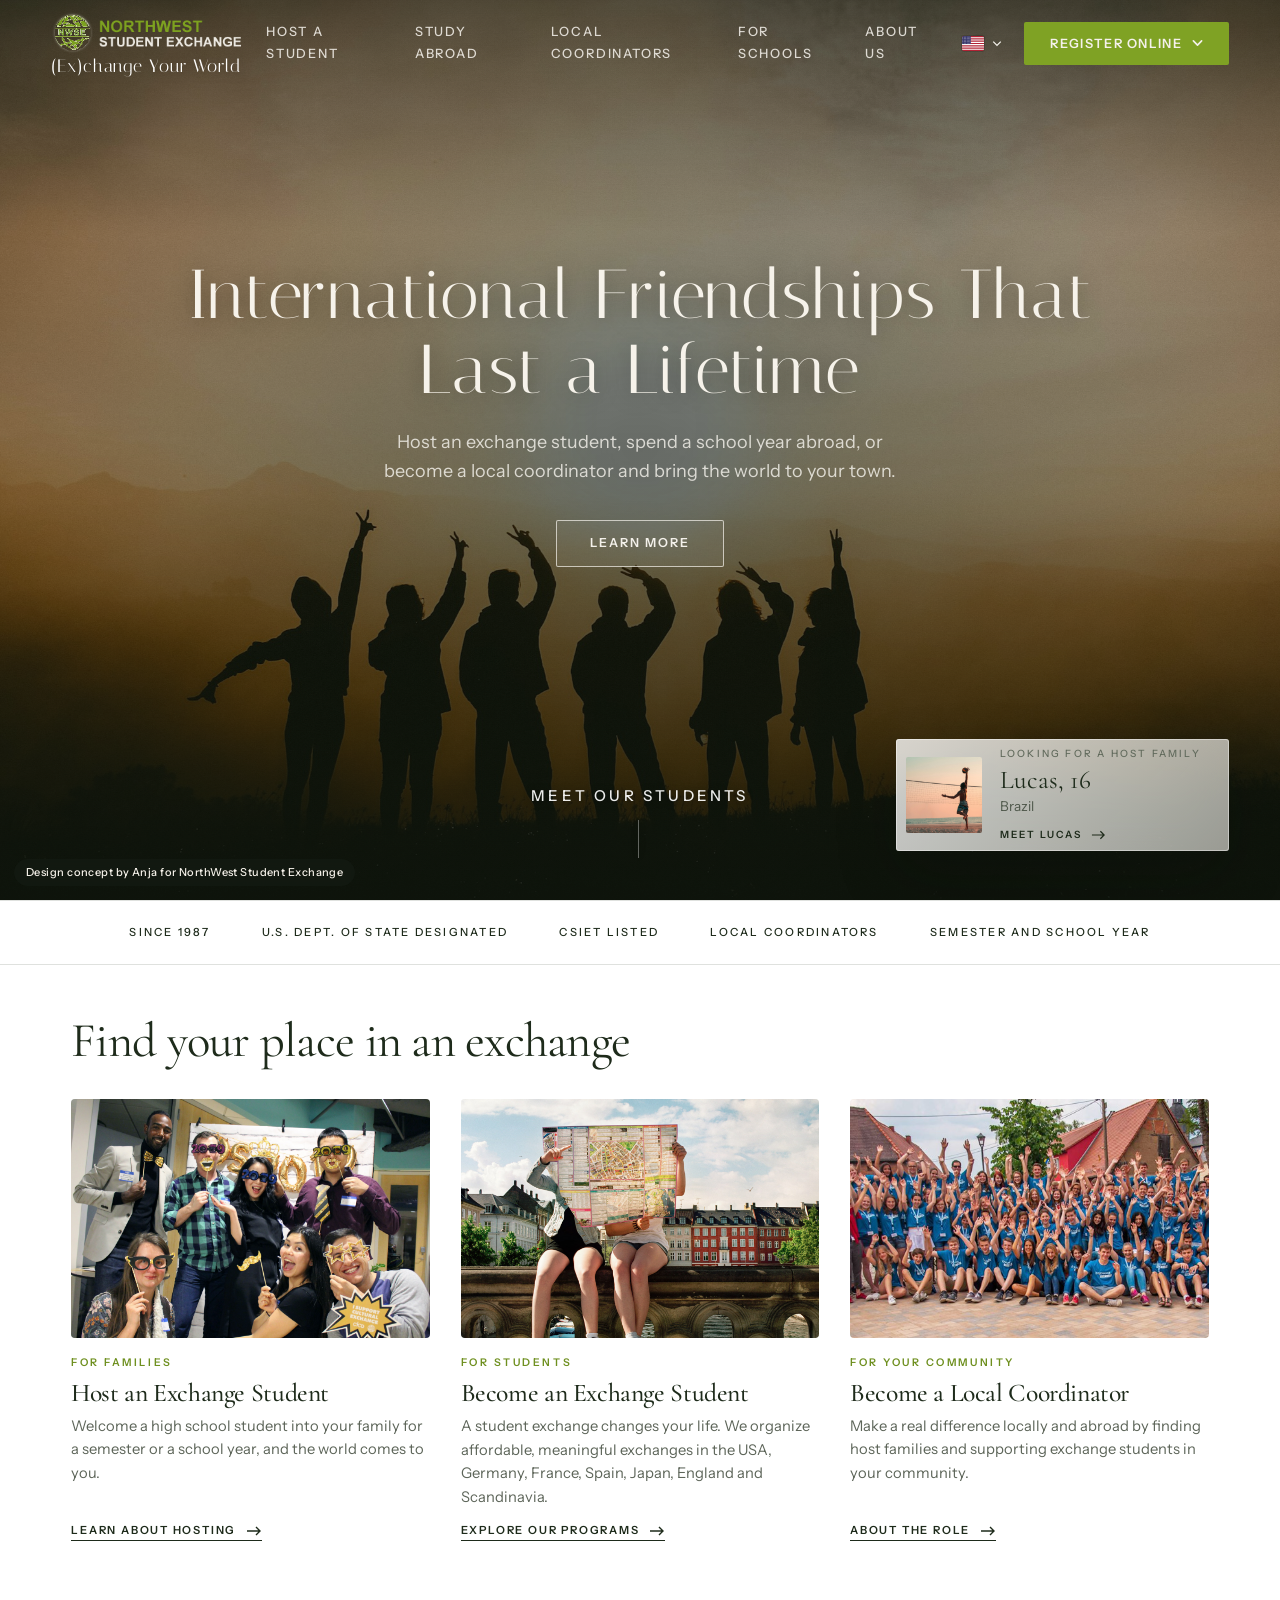
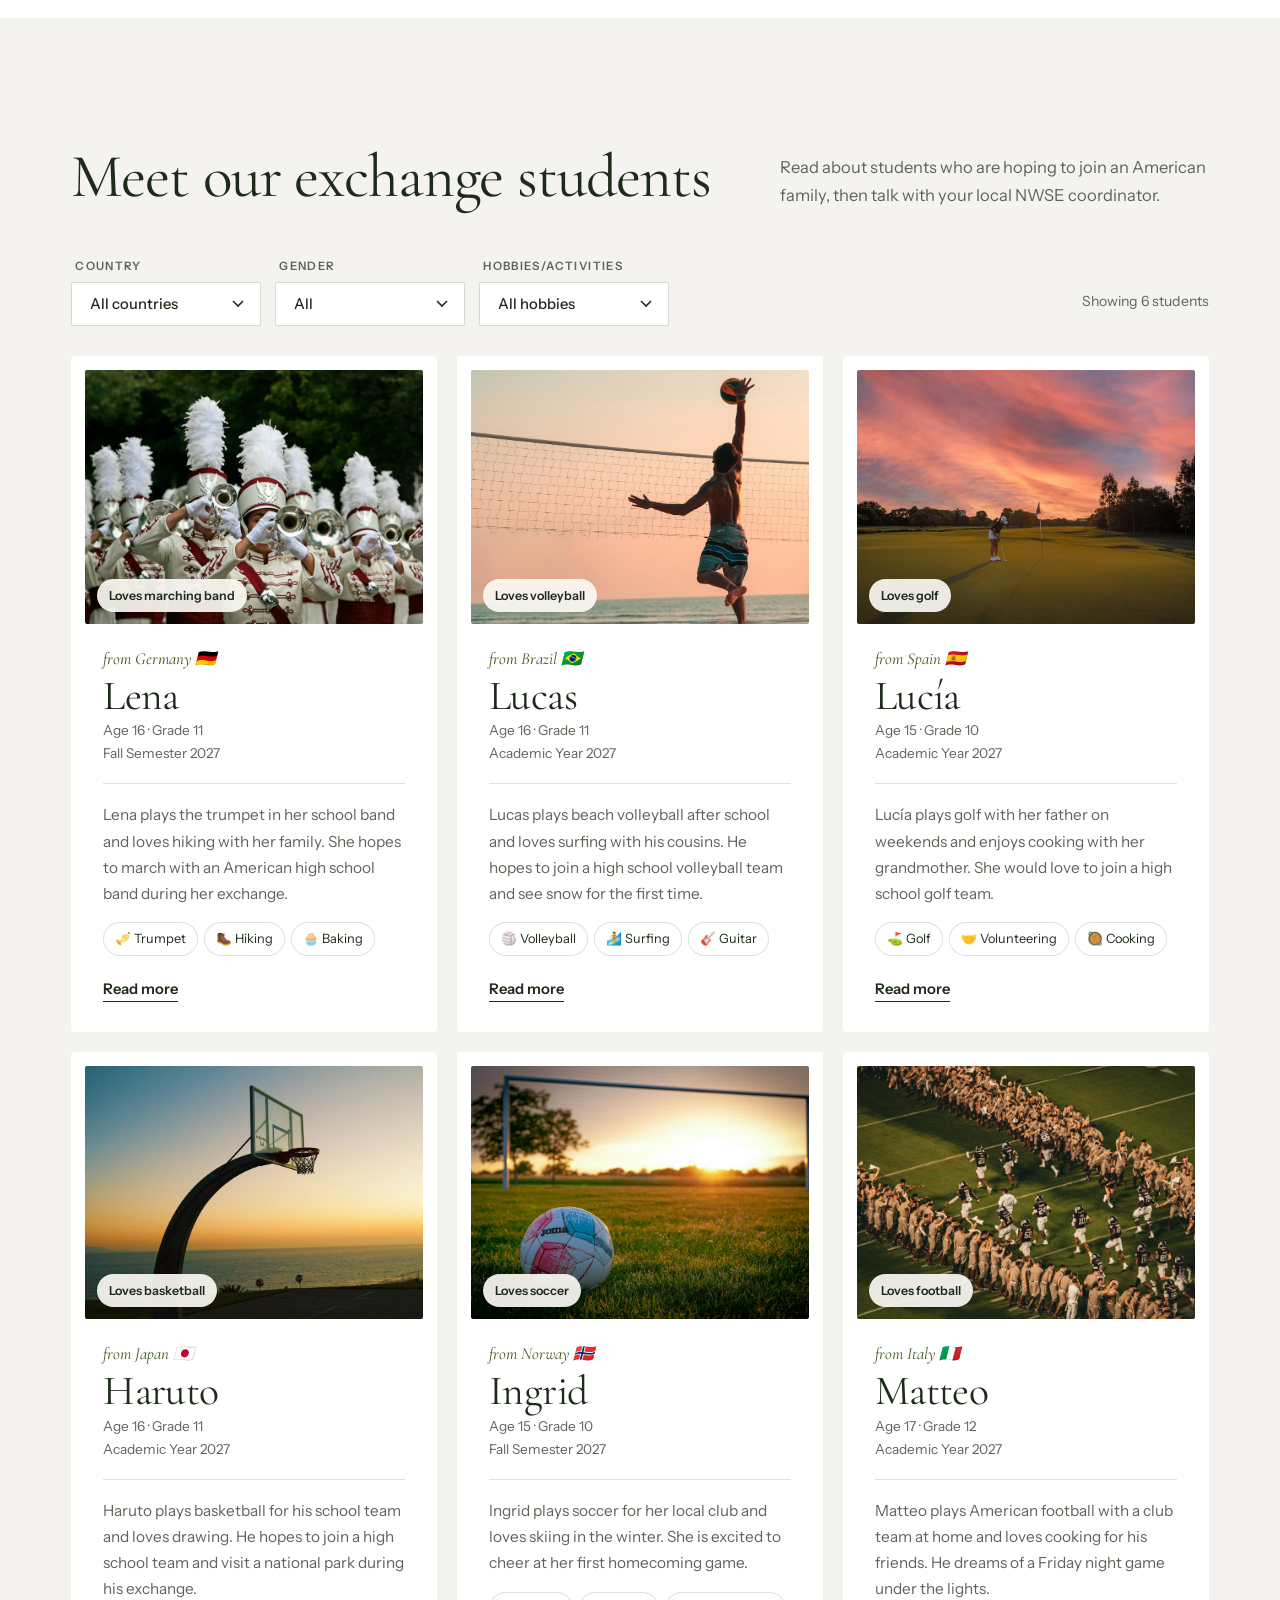
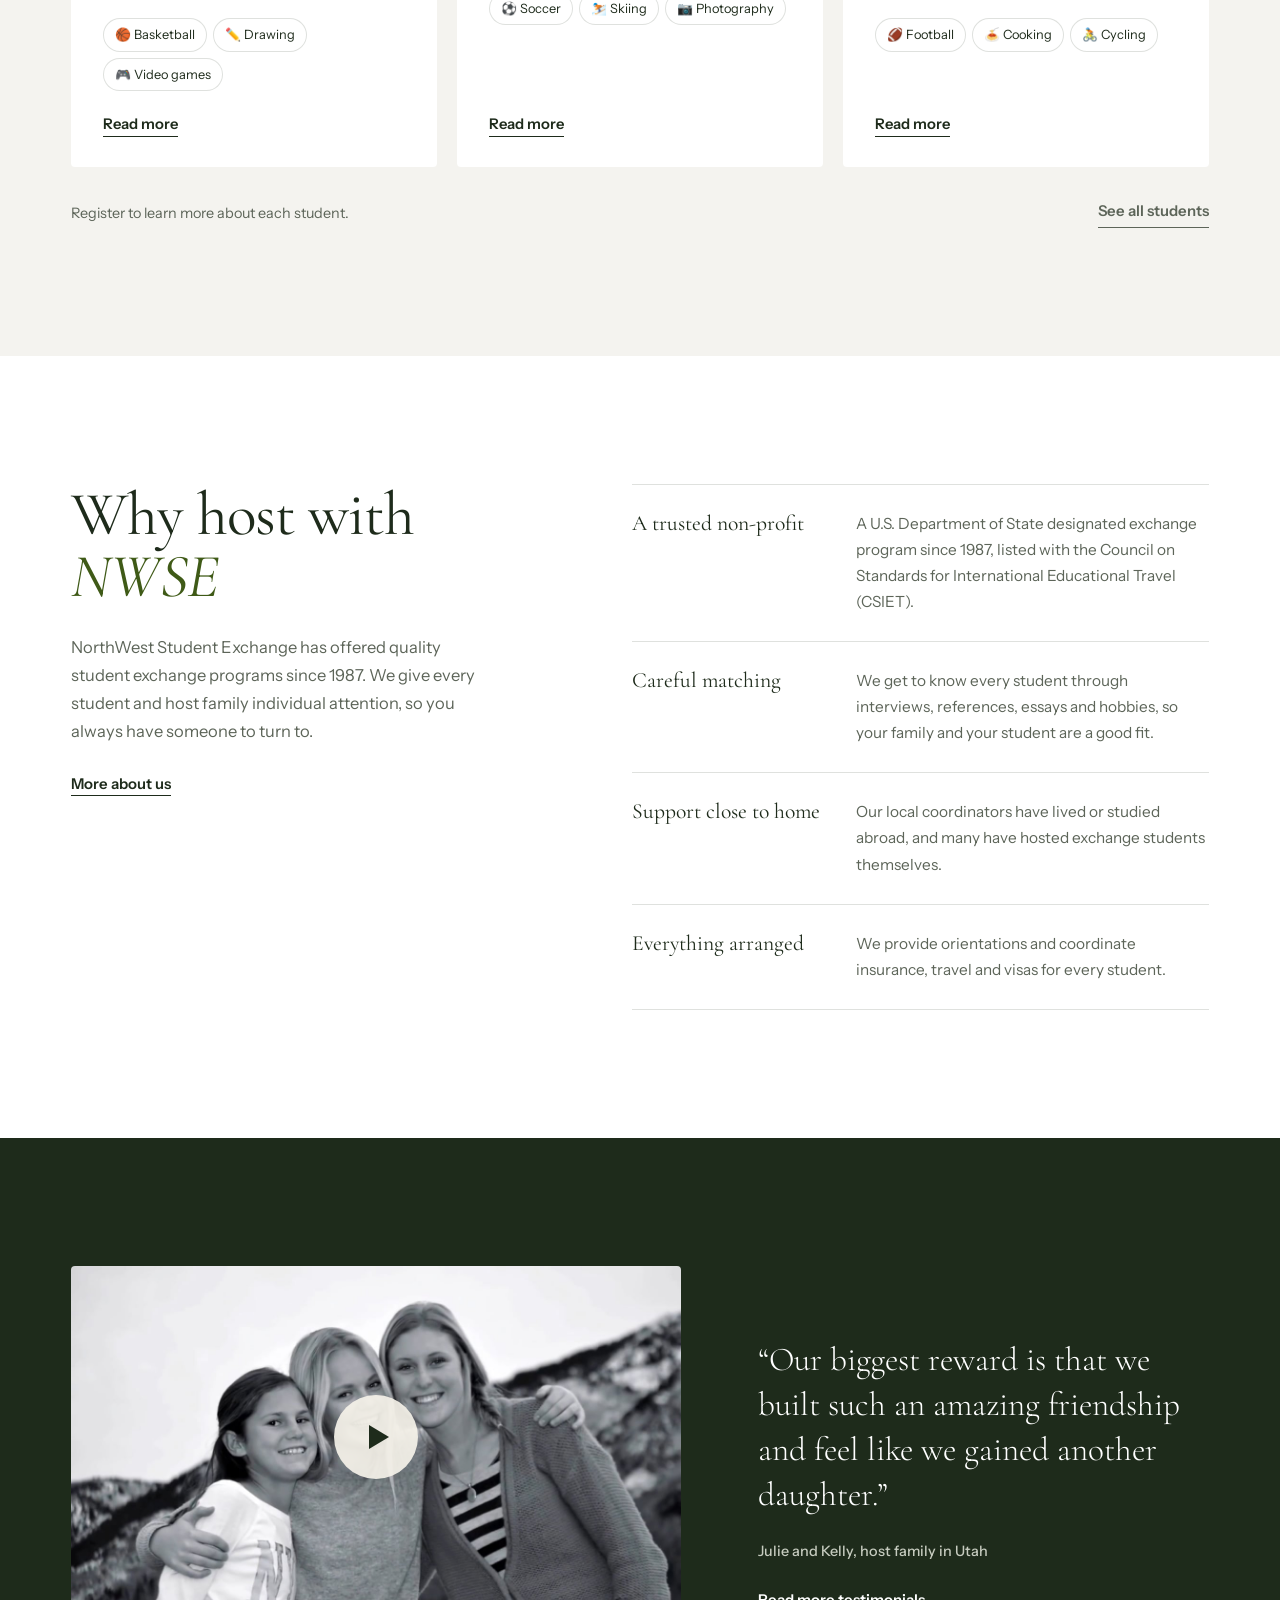
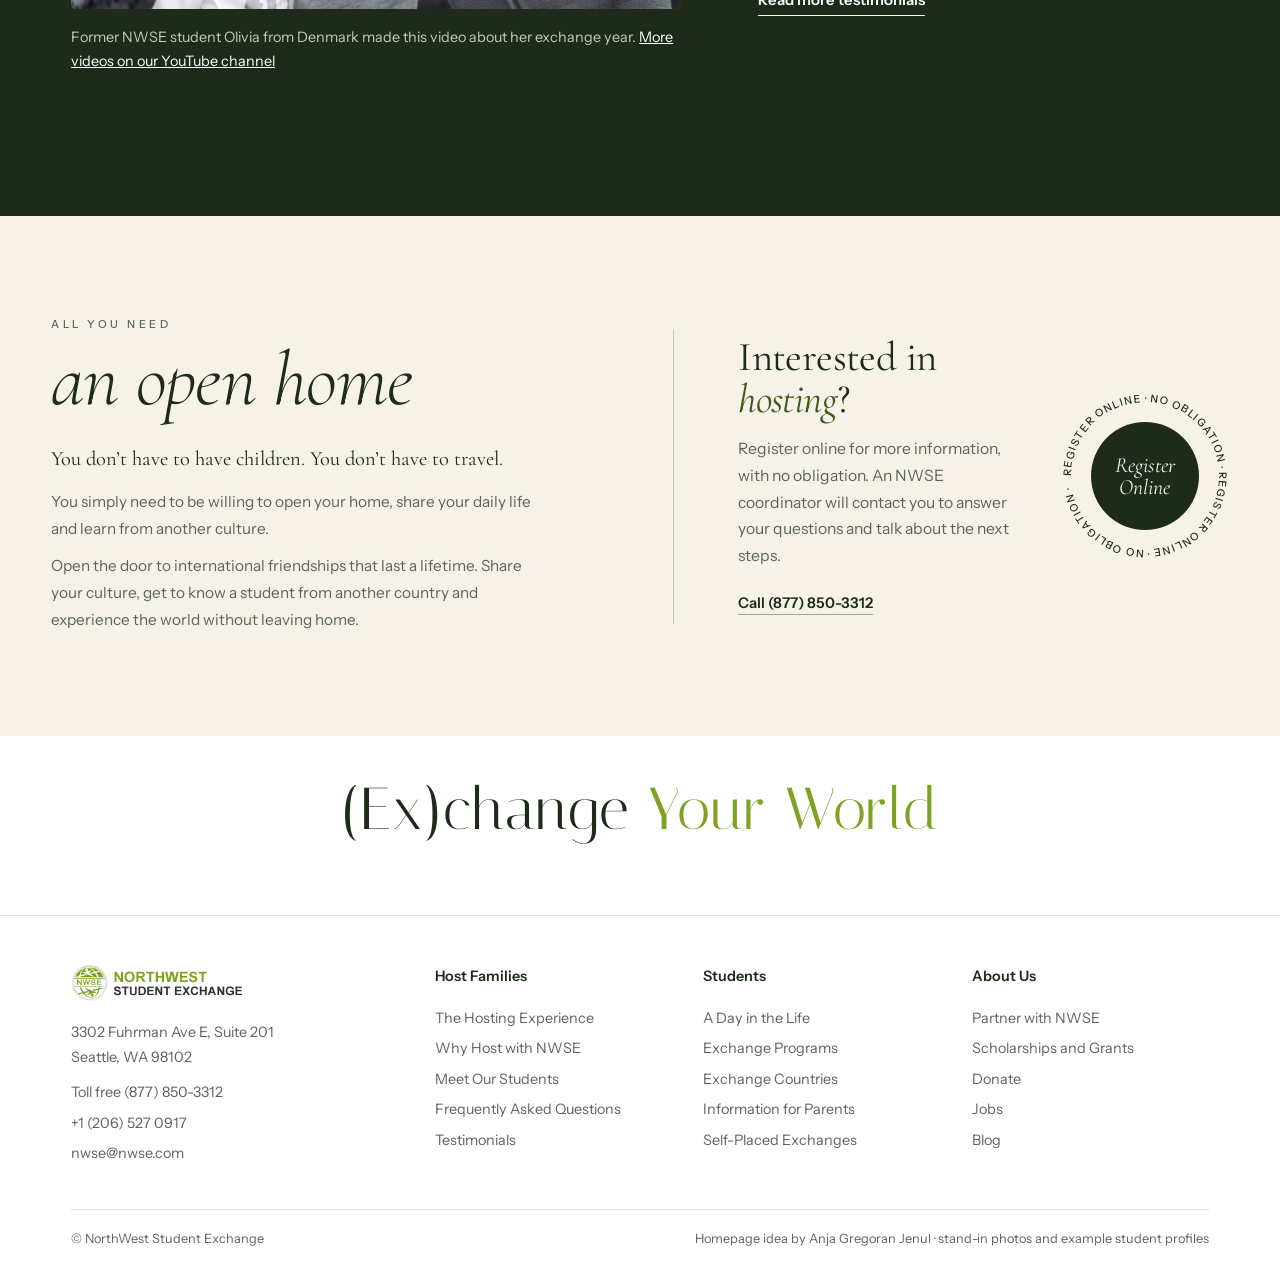
==== commit 168cc632: "All you need: small label, "an open home" very large in light italic, same dark green as the Registe" ====
--- a/index.html
+++ b/index.html
@@ -799,6 +799,11 @@
   @keyframes badge-spin { to { transform: rotate(360deg); } }
   @media (prefers-reduced-motion: reduce) { .closing .badge svg.ring { animation: none; } }
   @media (max-width: 560px) { .closing .cta-side { grid-template-columns: 1fr; } }
+  /* v75: Anja picked design 2: a small "All you need" label, then "an open home" very large in a light italic, in the same dark green as the Register circle. Before: version-75-before-big-open-home.html */
+  .closing .open-row .kick { font: 500 11px/1 var(--sans); letter-spacing: .32em; text-transform: uppercase; color: var(--soft); }
+  .closing .open-row h2 { font: italic 300 clamp(3.4rem, 6vw, 5.6rem)/.95 var(--serif); letter-spacing: -.01em; text-transform: none; color: var(--ink); margin: 14px 0 28px; white-space: normal; }
+  .closing .open-row p.dont { font: 400 clamp(1.2rem, 1.6vw, 1.45rem)/1.4 var(--serif); margin-bottom: 16px; }
+  .closing .open-row p { font-size: .96rem; max-width: 30rem; }
 </style>
 </head>
 <body class="home">
@@ -917,7 +922,8 @@
   <section class="closing" id="register">
     <div class="split">
     <div class="open-row">
-      <h2>All you need: <em>an open home</em></h2>
+      <div class="kick">All you need</div>
+      <h2>an open home</h2>
       <div class="txt">
         <p class="dont">You don’t have to have children. You don’t have to travel.</p>
         <p>You simply need to be willing to open your home, share your daily life and learn from another culture.</p>
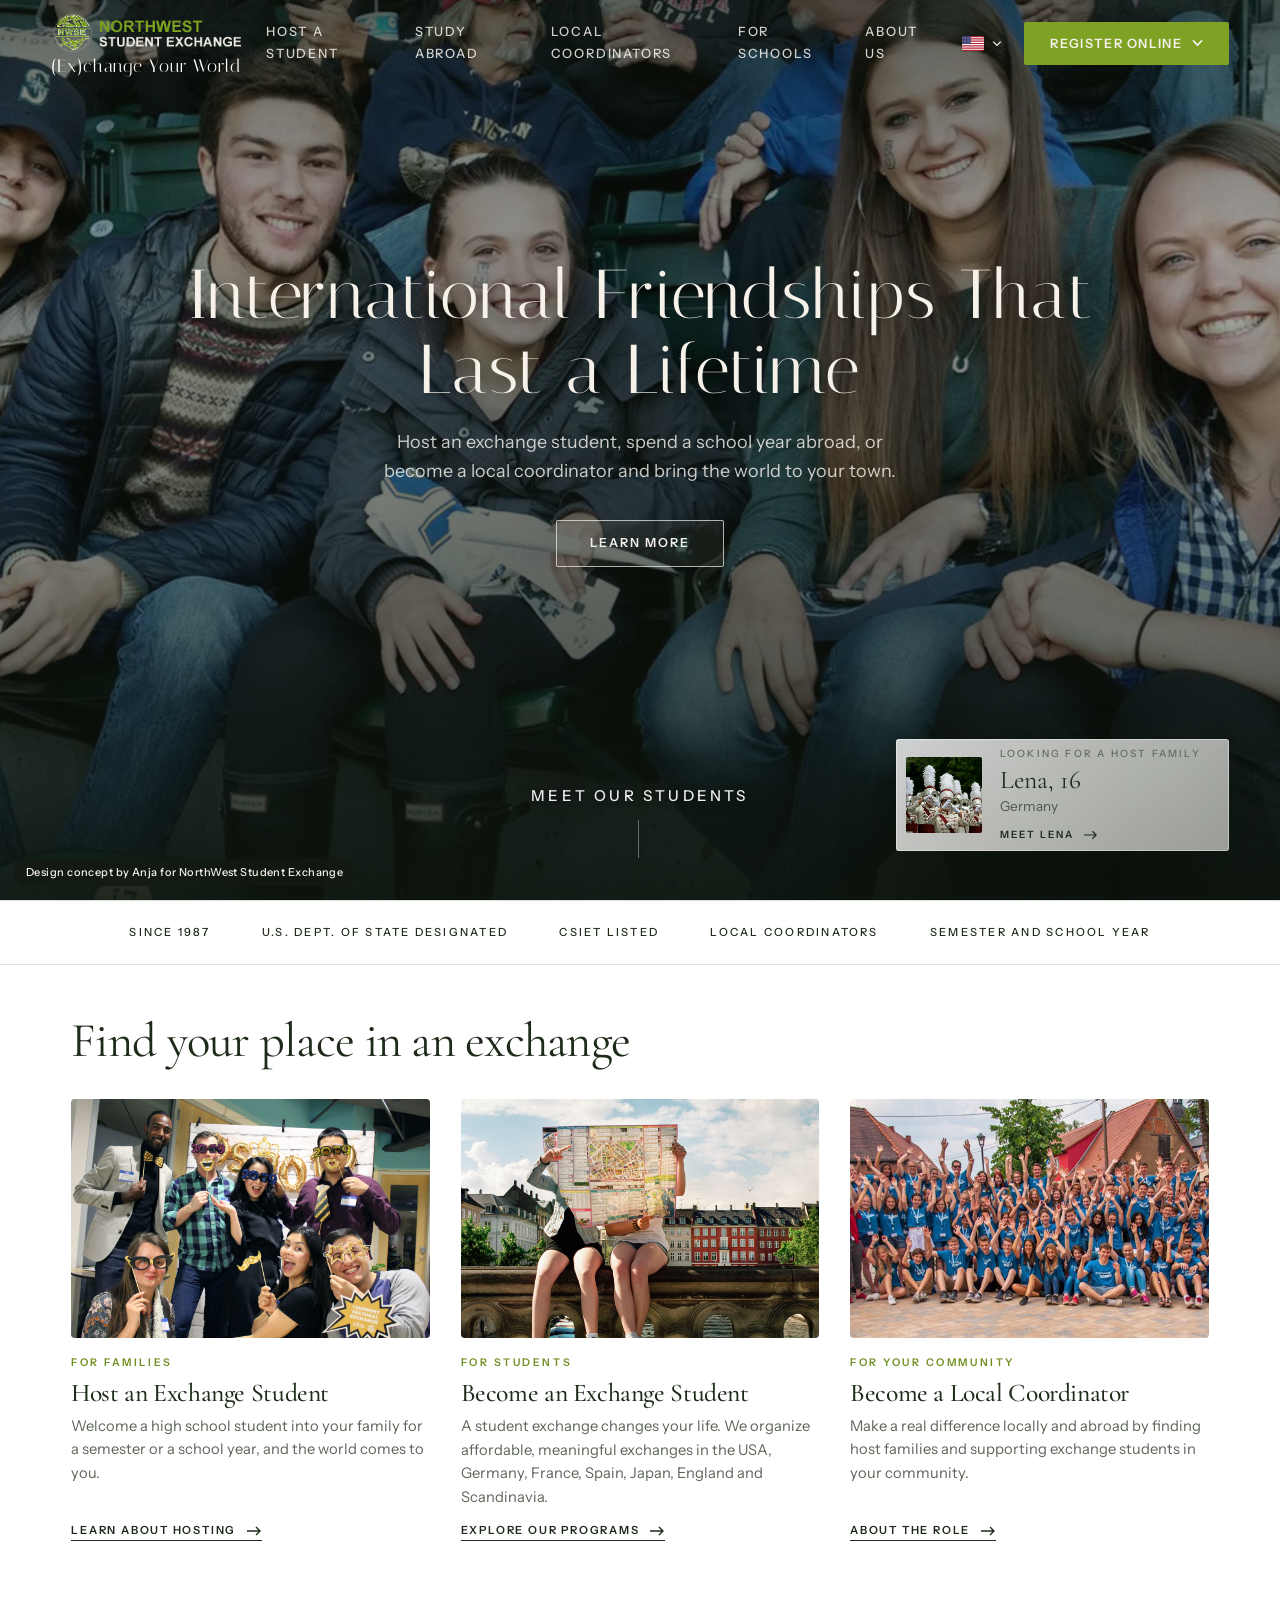
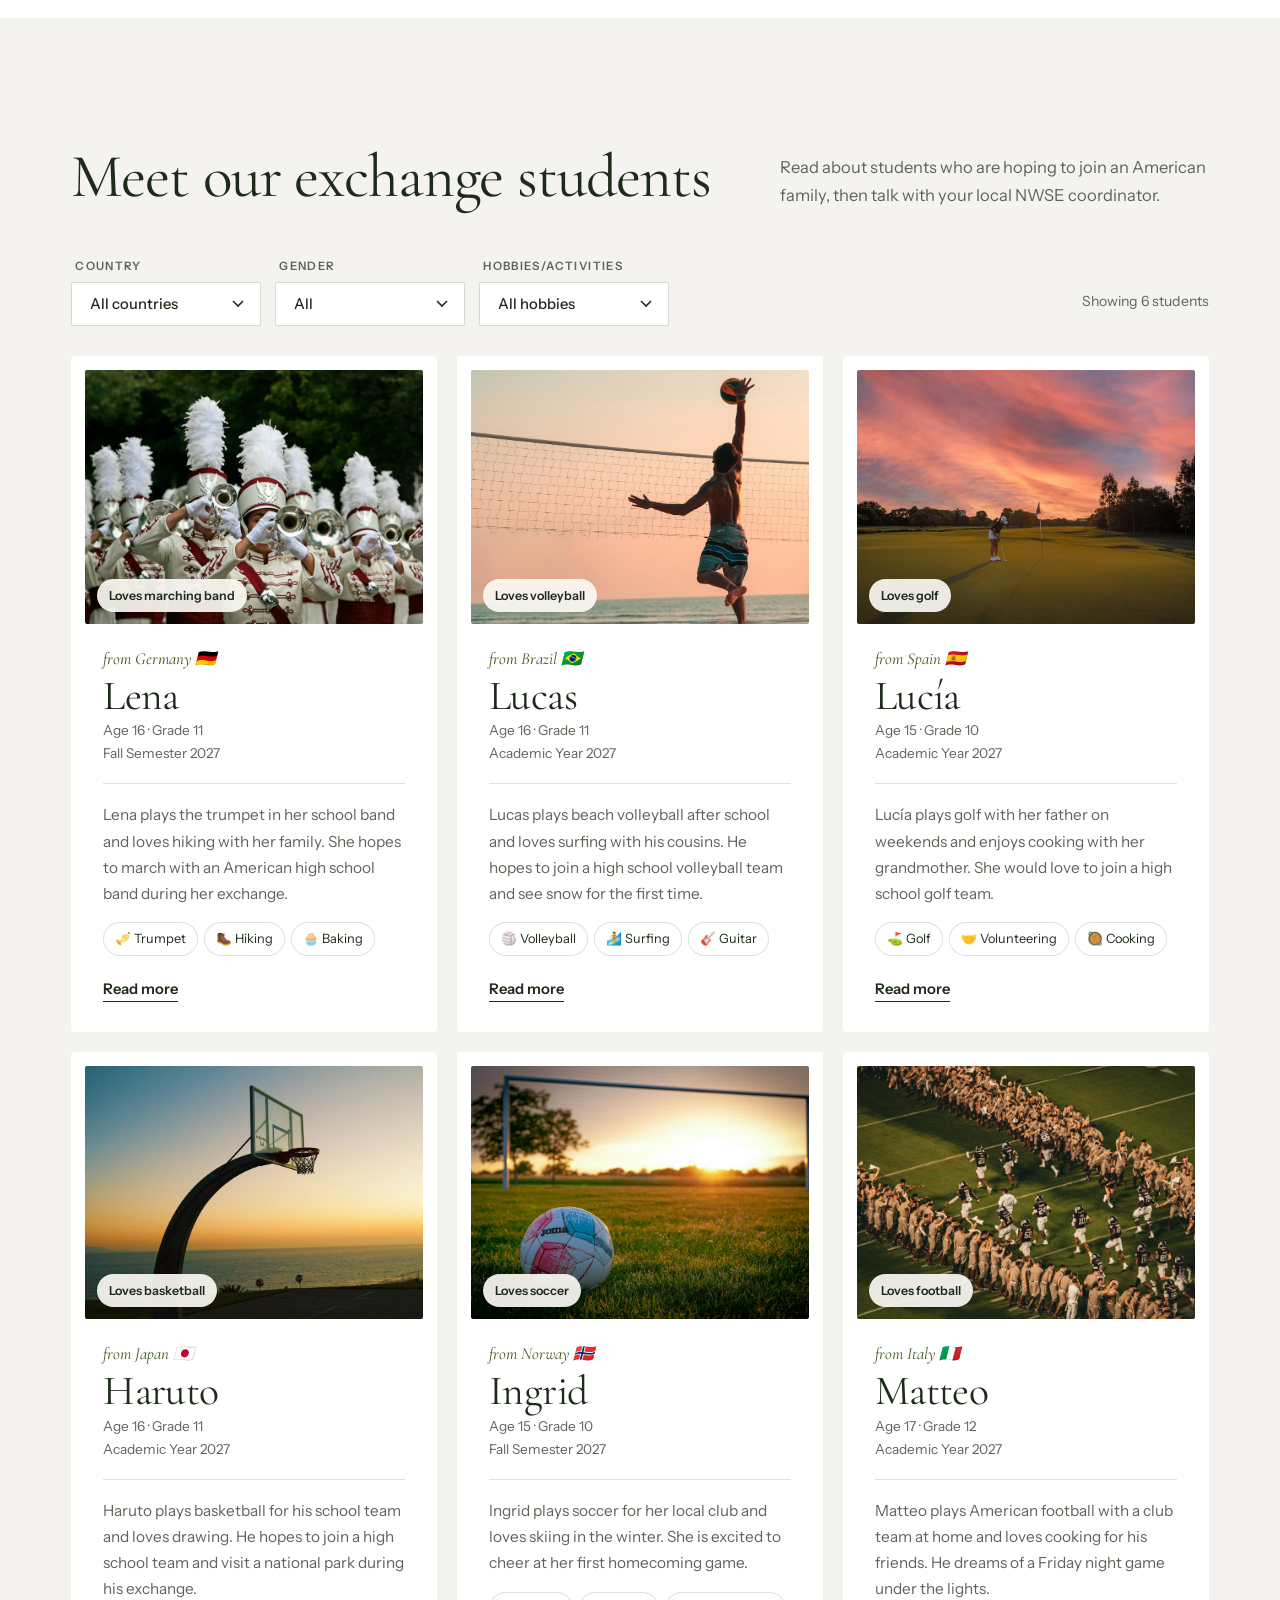
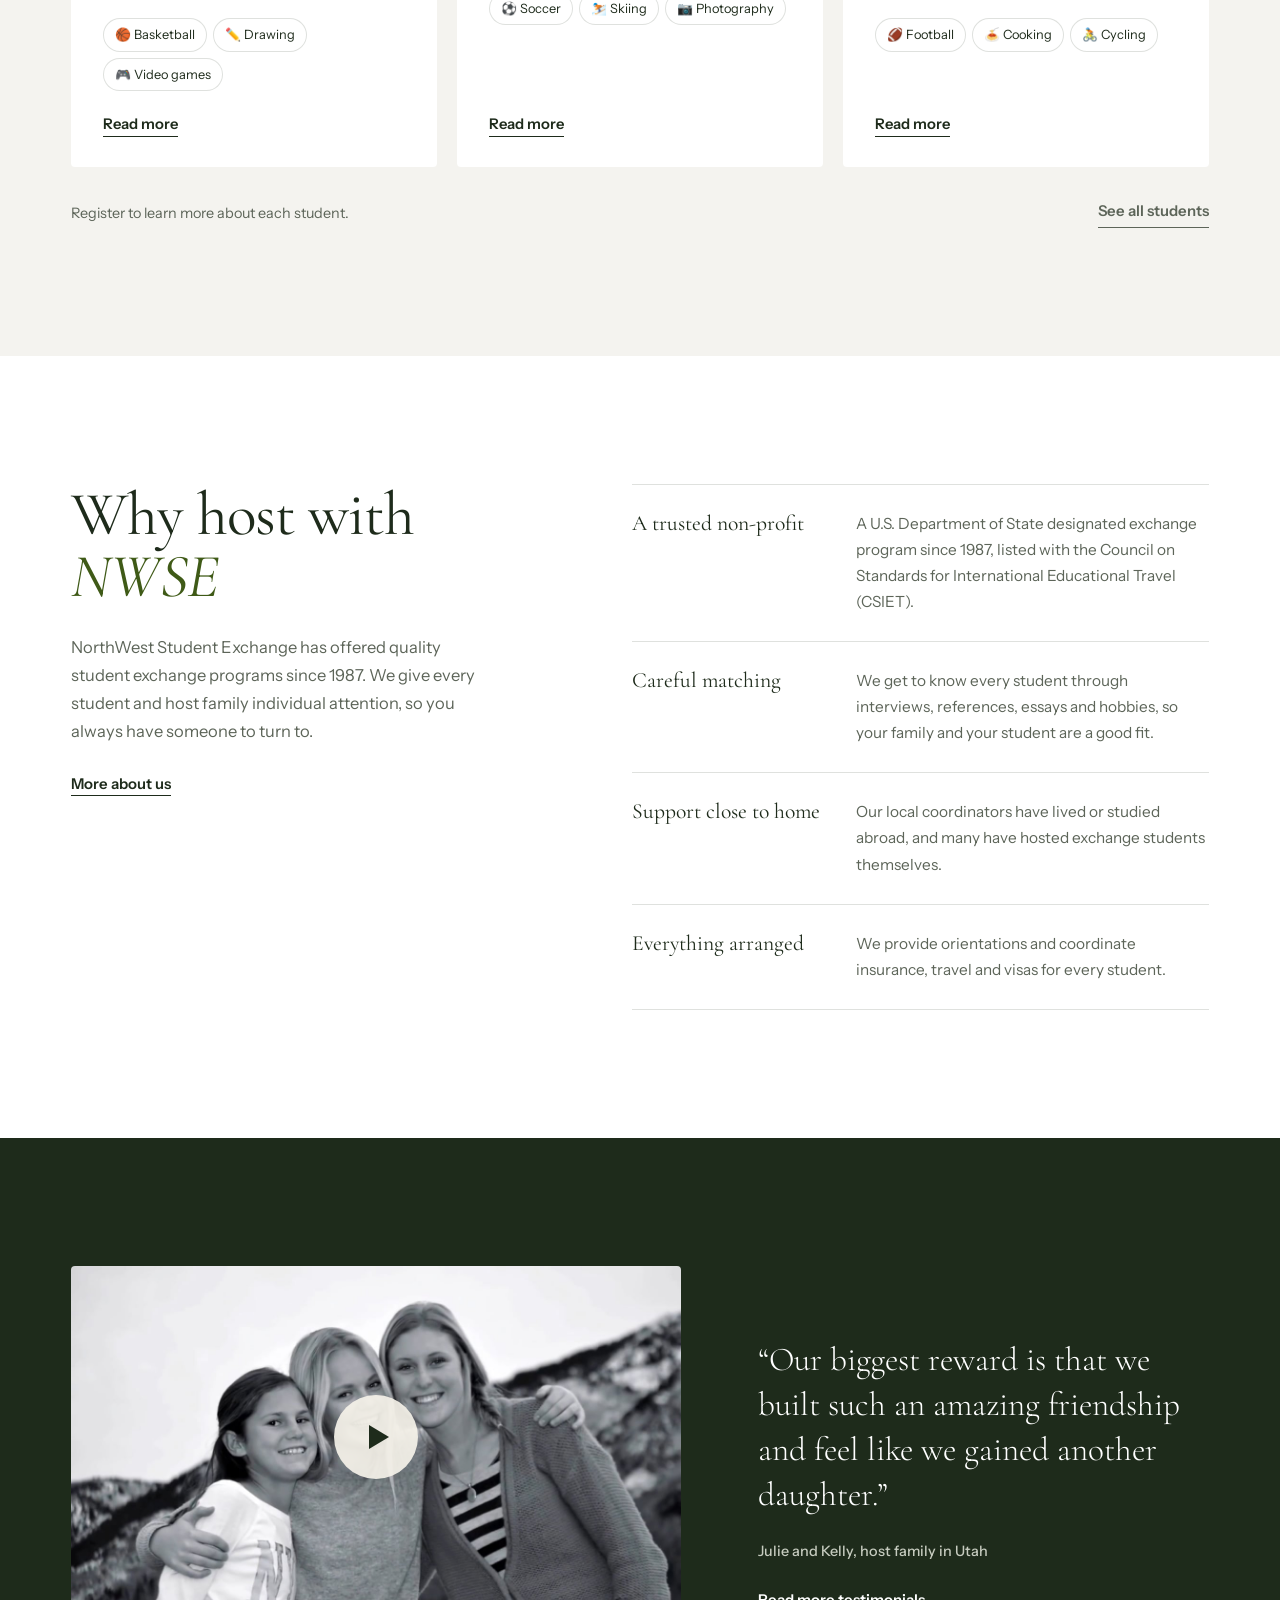
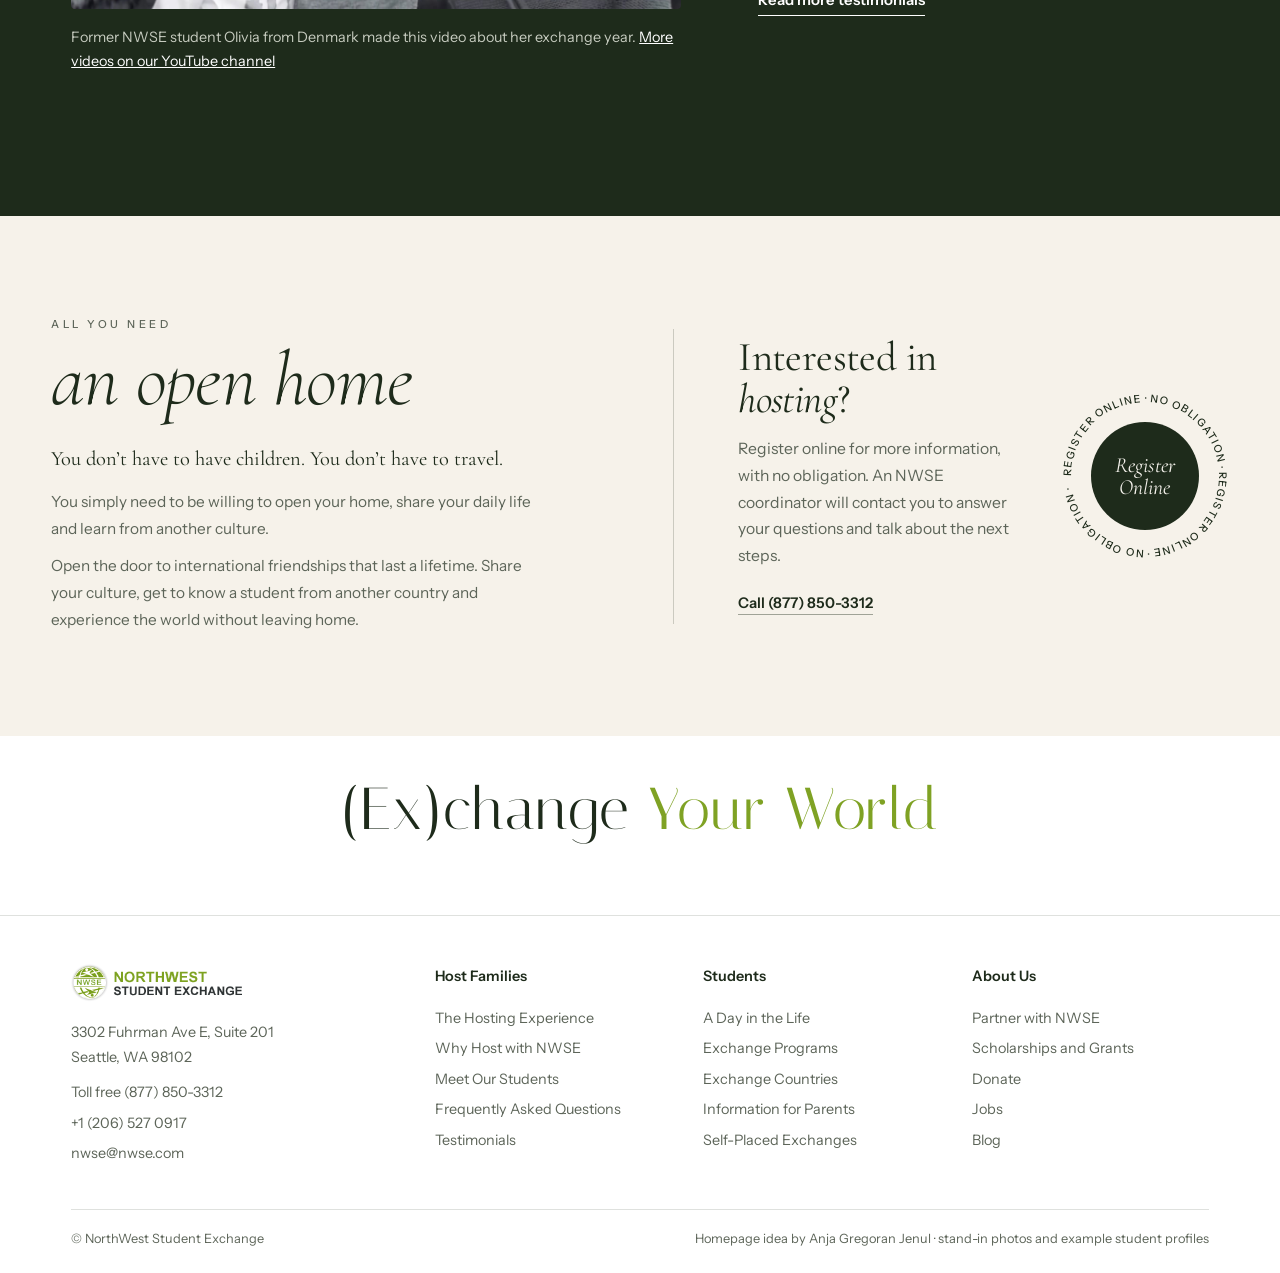
==== commit d3bf1079: "Interested in hosting: "hosting" in the same dark green as "an open home" Co-Authored-By: Claude Opu" ====
--- a/index.html
+++ b/index.html
@@ -804,6 +804,8 @@
   .closing .open-row h2 { font: italic 300 clamp(3.4rem, 6vw, 5.6rem)/.95 var(--serif); letter-spacing: -.01em; text-transform: none; color: var(--ink); margin: 14px 0 28px; white-space: normal; }
   .closing .open-row p.dont { font: 400 clamp(1.2rem, 1.6vw, 1.45rem)/1.4 var(--serif); margin-bottom: 16px; }
   .closing .open-row p { font-size: .96rem; max-width: 30rem; }
+  /* v76: "hosting" in the same dark green as "an open home" and the Register circle */
+  .closing .cta-side h2 em { color: var(--ink); }
 </style>
 </head>
 <body class="home">
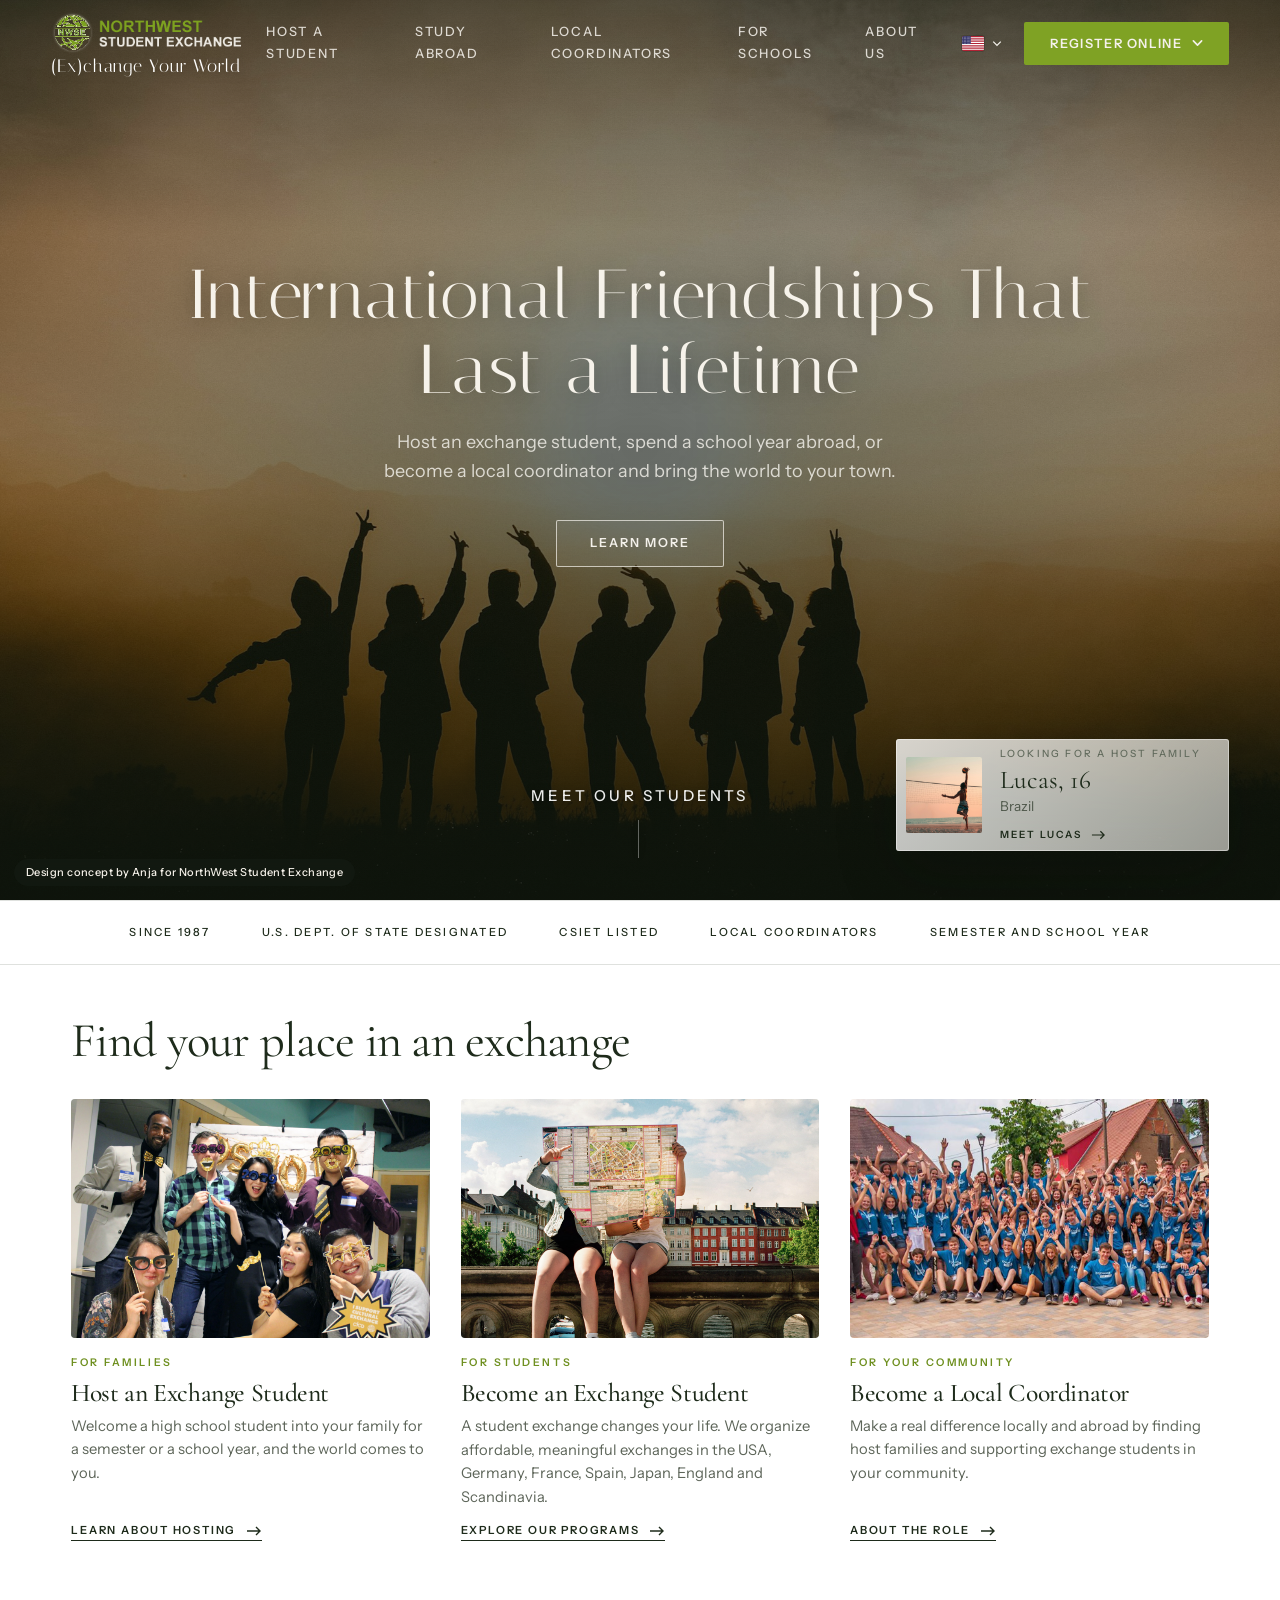
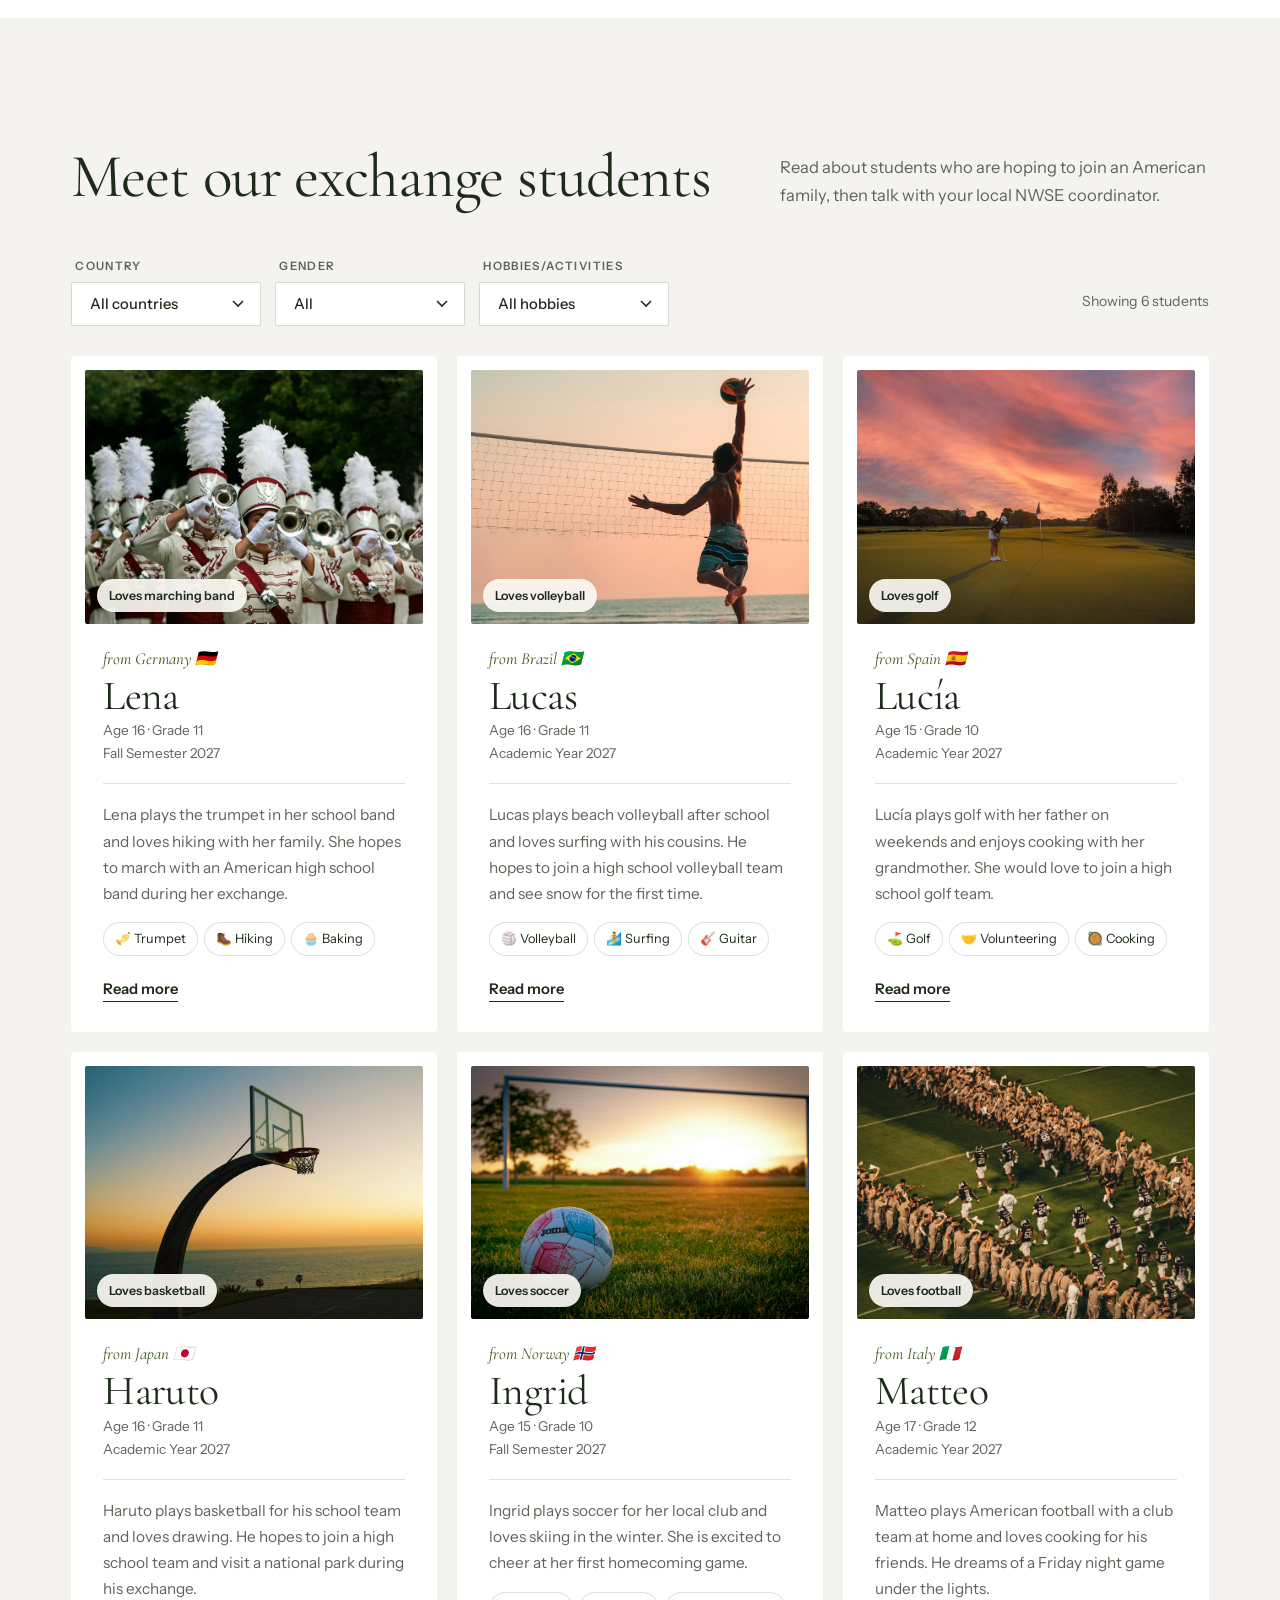
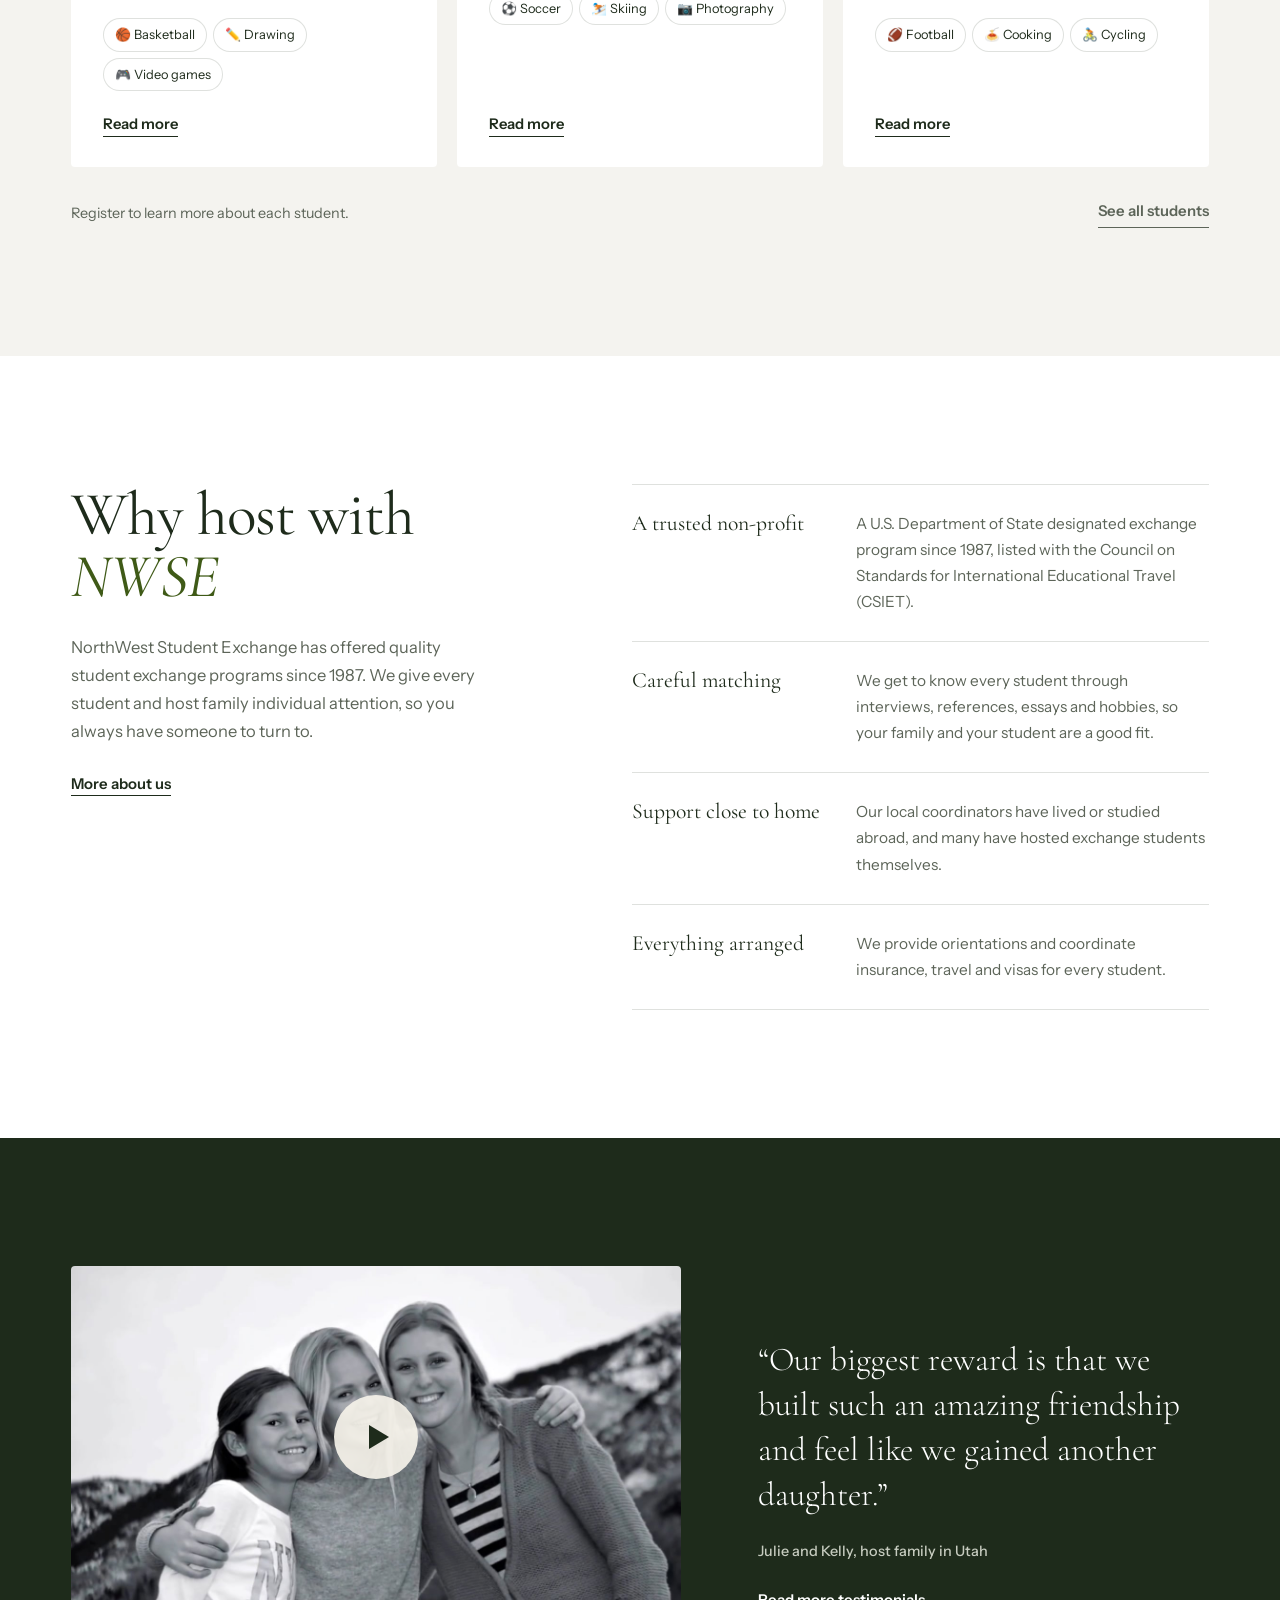
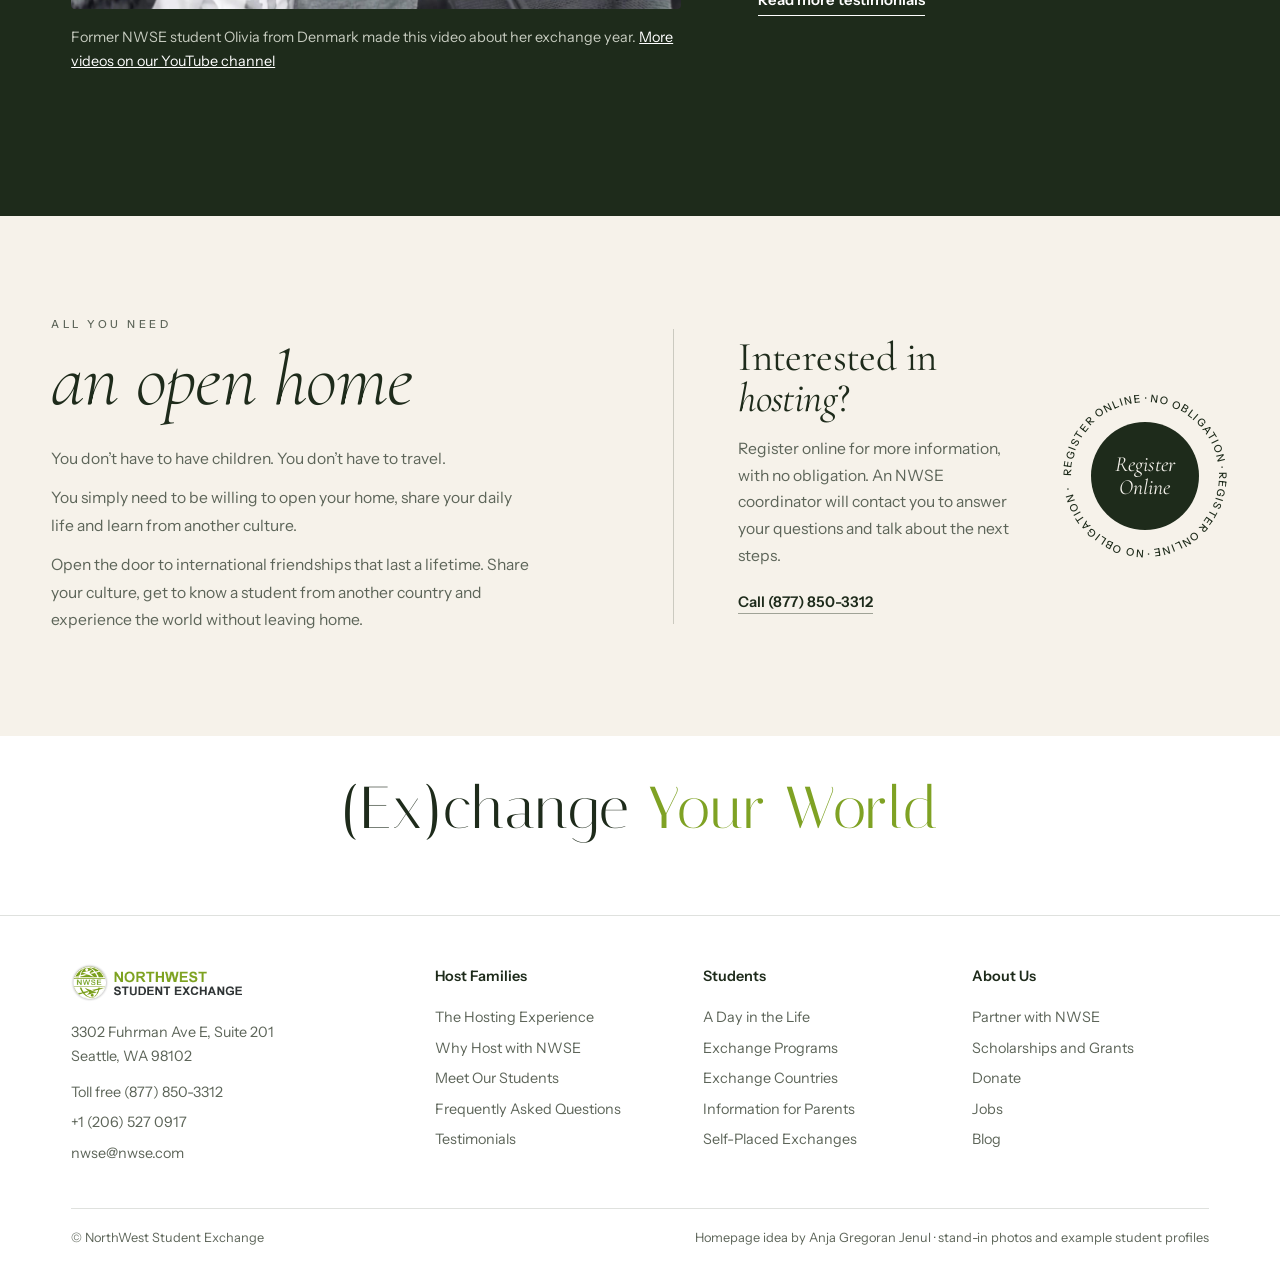
==== commit 8bc4521a: "All you need: the three paragraphs share one font, size and color Co-Authored-By: Claude Opus 5.5 <n" ====
--- a/index.html
+++ b/index.html
@@ -806,6 +806,9 @@
   .closing .open-row p { font-size: .96rem; max-width: 30rem; }
   /* v76: "hosting" in the same dark green as "an open home" and the Register circle */
   .closing .cta-side h2 em { color: var(--ink); }
+  /* v77: the three paragraphs under "an open home" all look the same (same font, size, color and spacing) */
+  .closing .open-row p, .closing .open-row p.dont { font: 400 .98rem/1.75 var(--sans); font-style: normal; color: var(--soft); max-width: 30rem; margin: 0; letter-spacing: 0; }
+  .closing .open-row p + p { margin-top: 12px; }
 </style>
 </head>
 <body class="home">
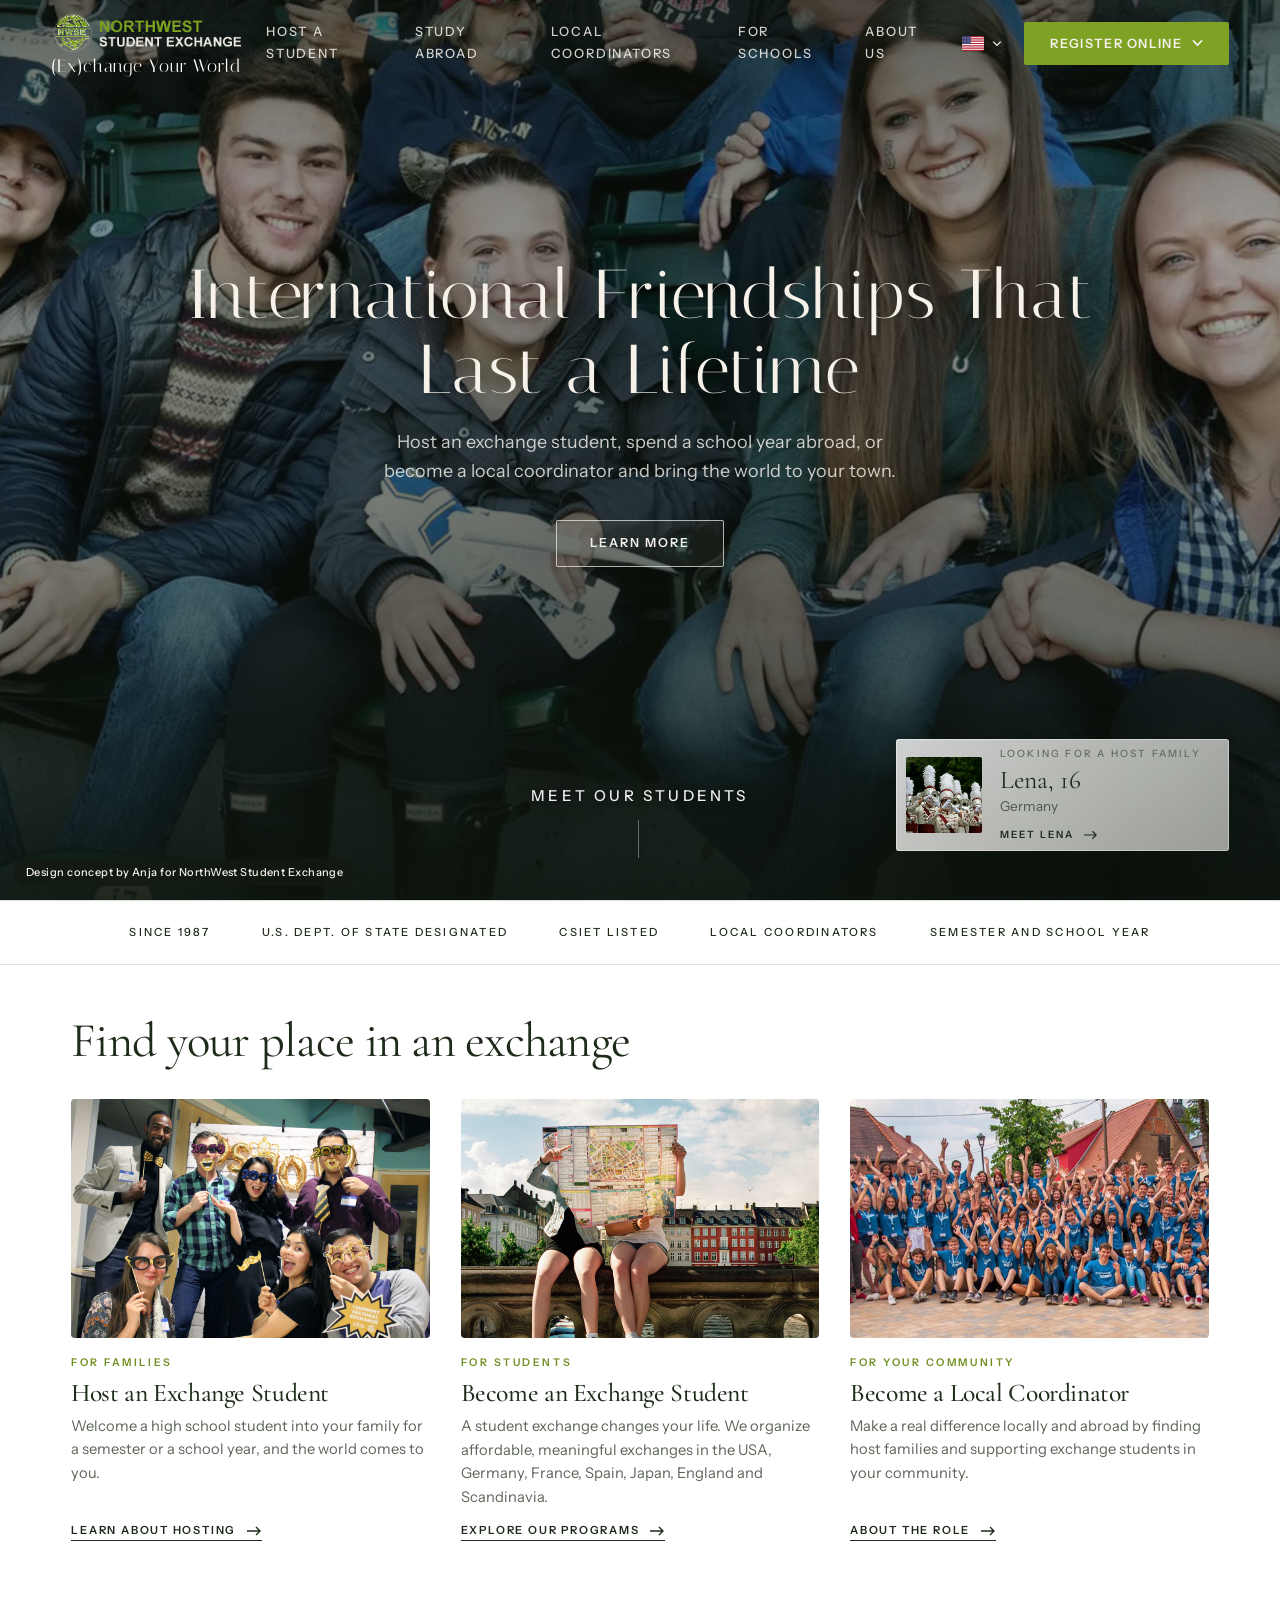
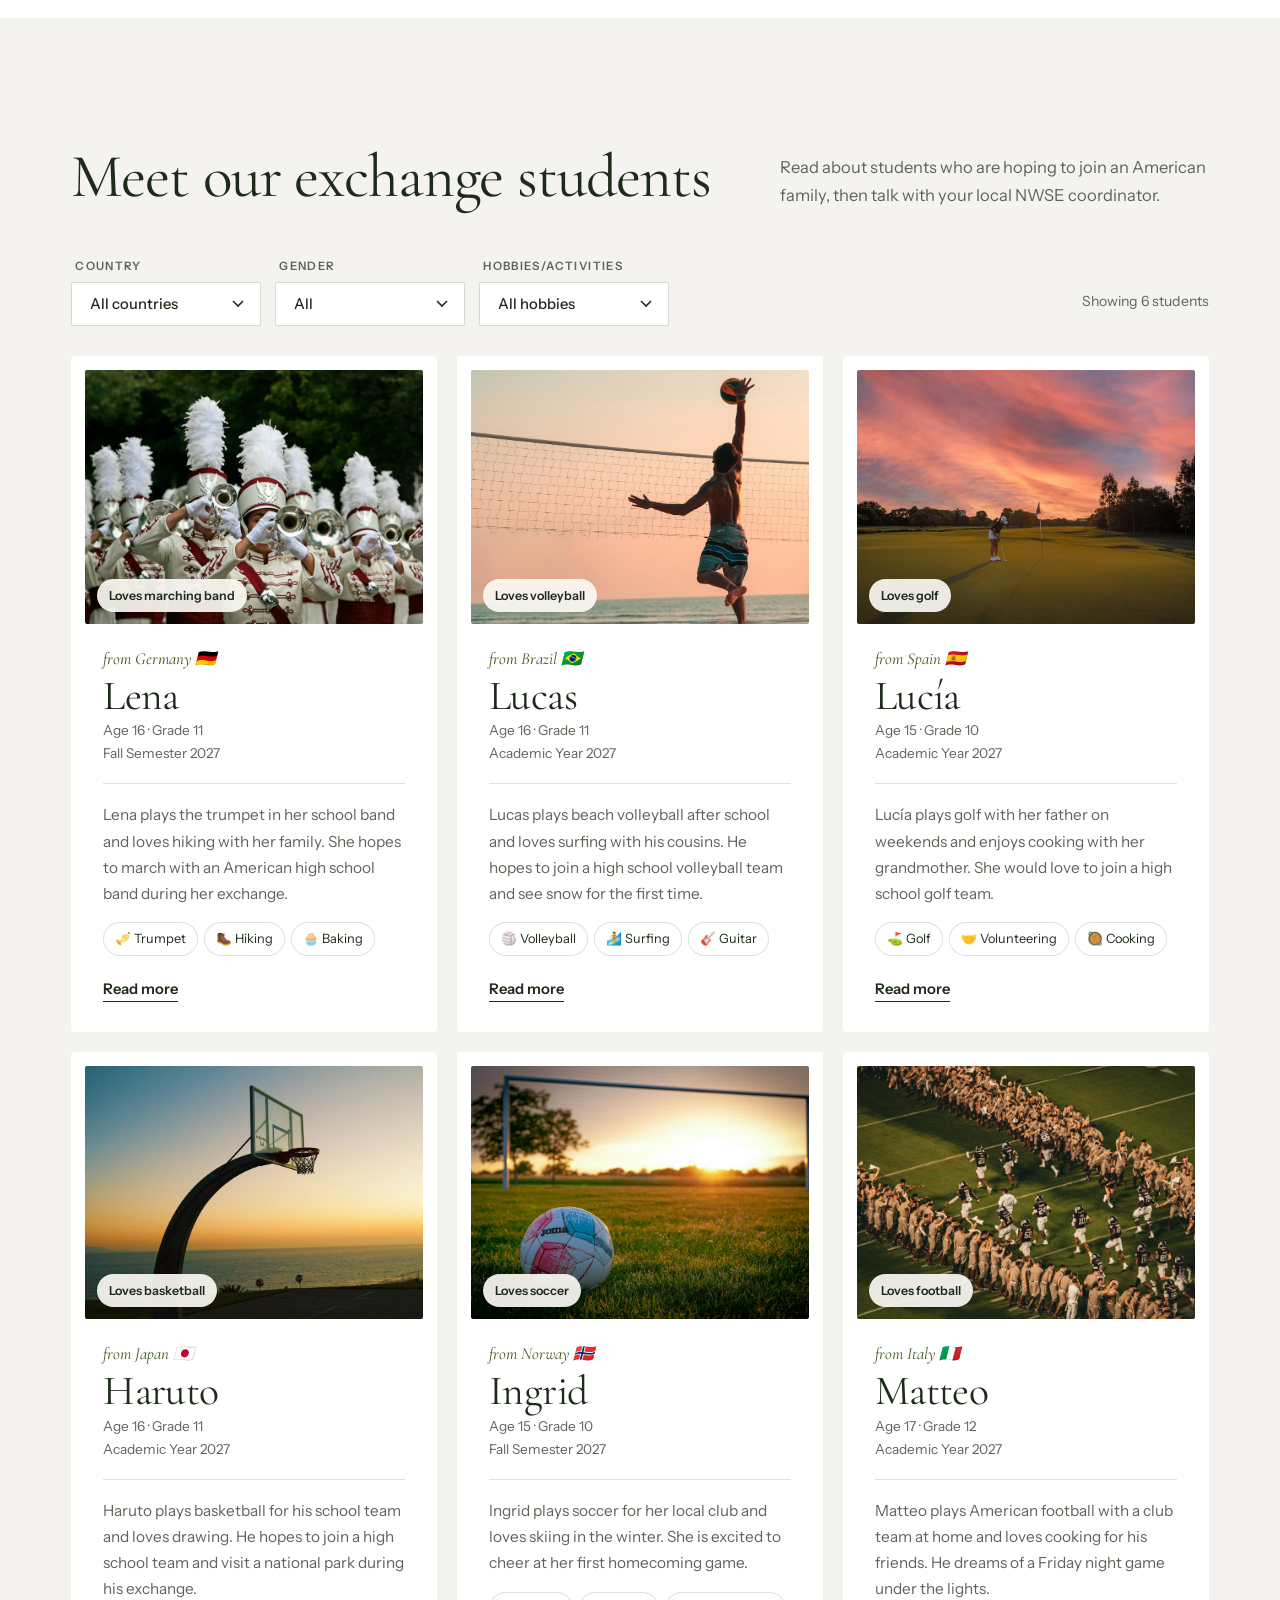
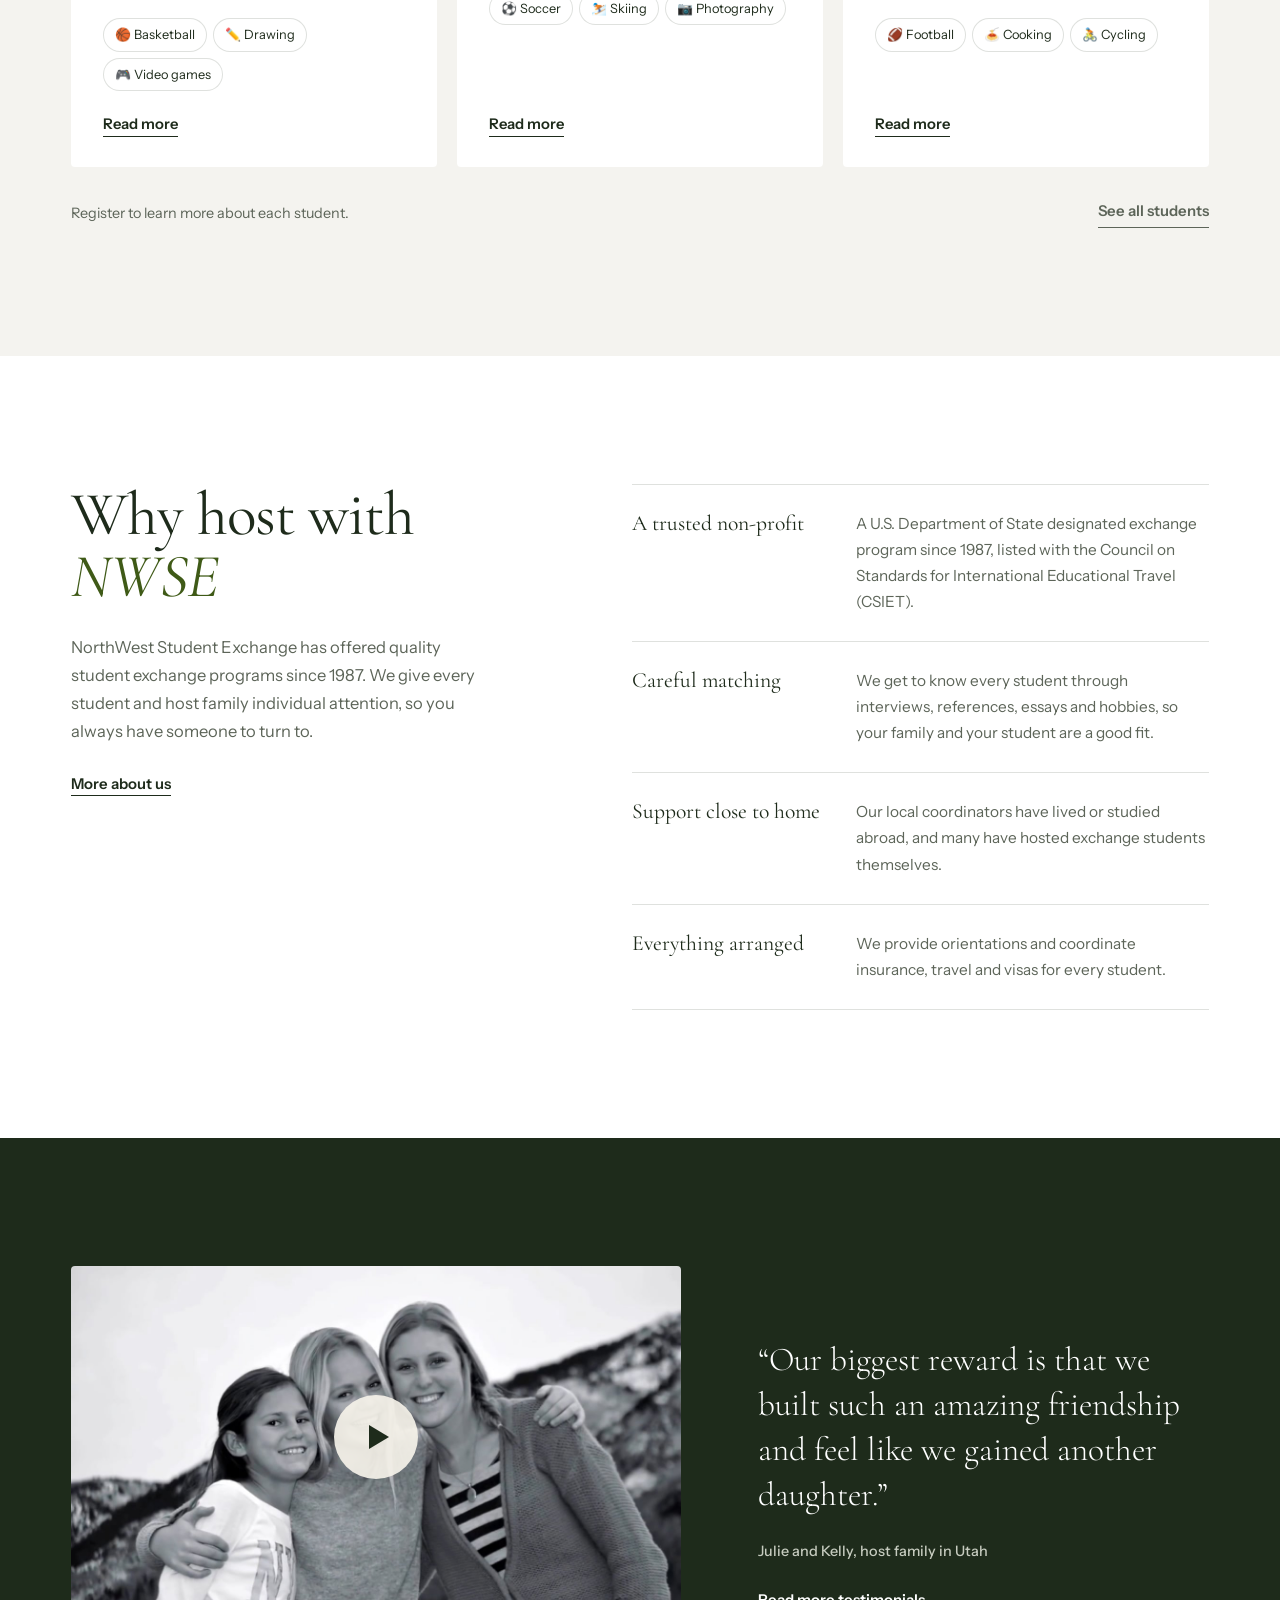
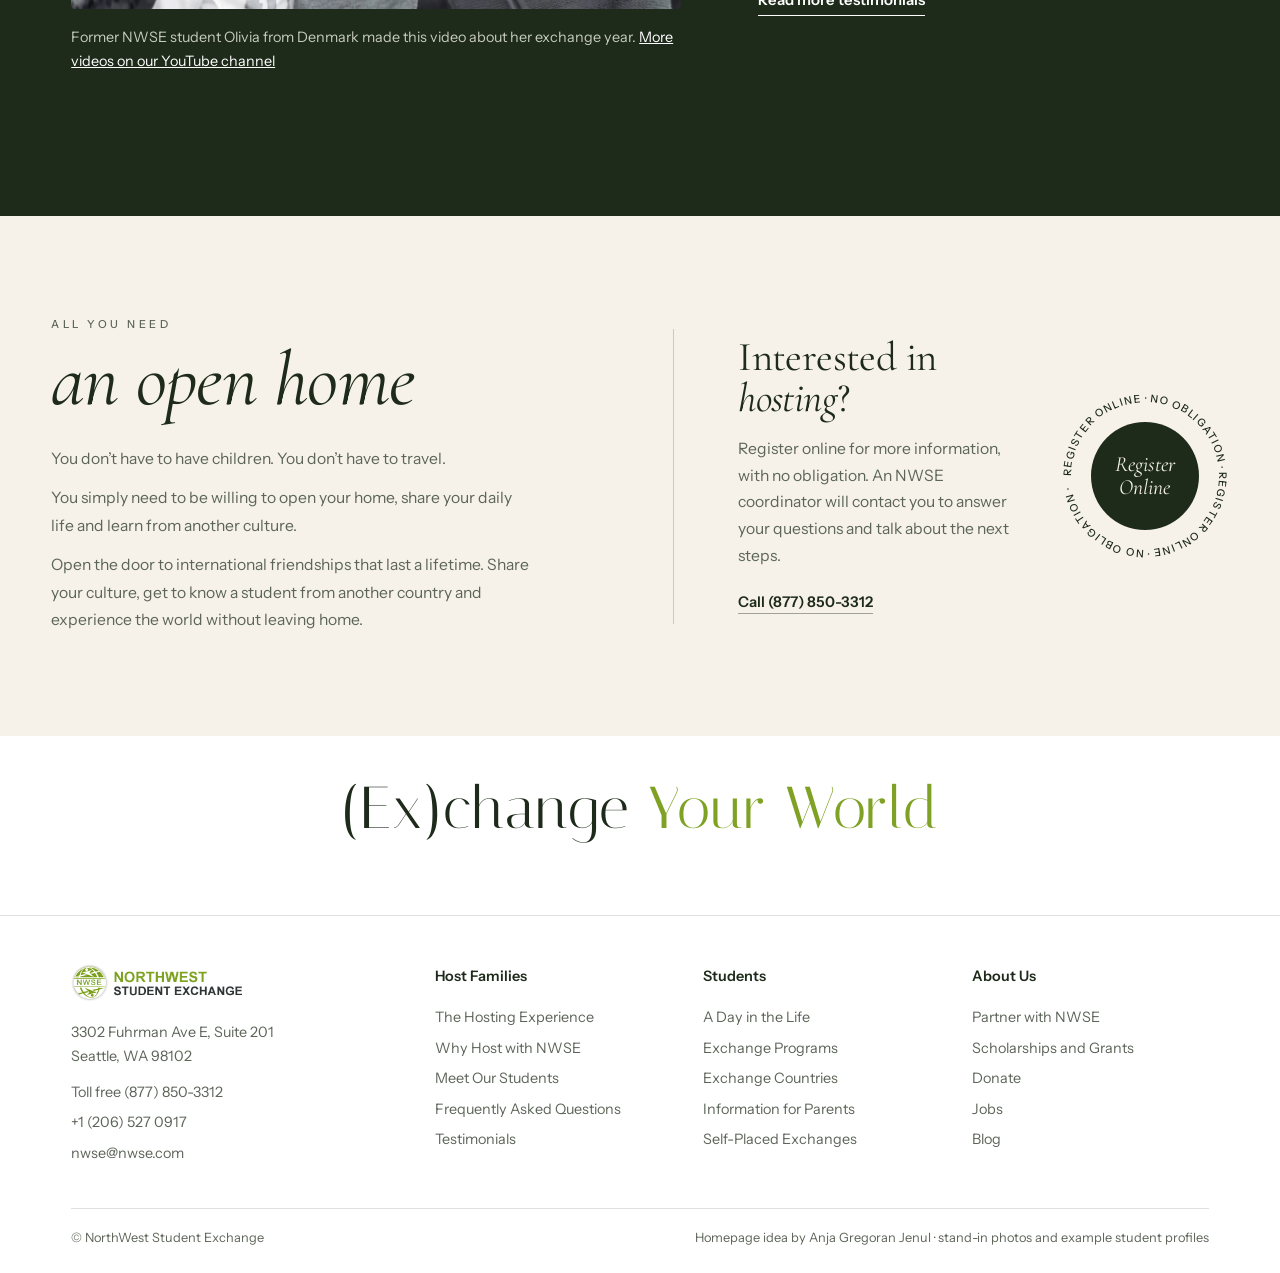
==== commit 05febfd2: "All you need: "an open home" same weight and color as "hosting" Co-Authored-By: Claude Opus 5.5 <nor" ====
--- a/index.html
+++ b/index.html
@@ -809,6 +809,8 @@
   /* v77: the three paragraphs under "an open home" all look the same (same font, size, color and spacing) */
   .closing .open-row p, .closing .open-row p.dont { font: 400 .98rem/1.75 var(--sans); font-style: normal; color: var(--soft); max-width: 30rem; margin: 0; letter-spacing: 0; }
   .closing .open-row p + p { margin-top: 12px; }
+  /* v78: "an open home" in the same weight as "hosting" (it was a thin 300, which made the same dark green look lighter) */
+  .closing .open-row h2 { font-weight: 400; color: var(--ink); }
 </style>
 </head>
 <body class="home">
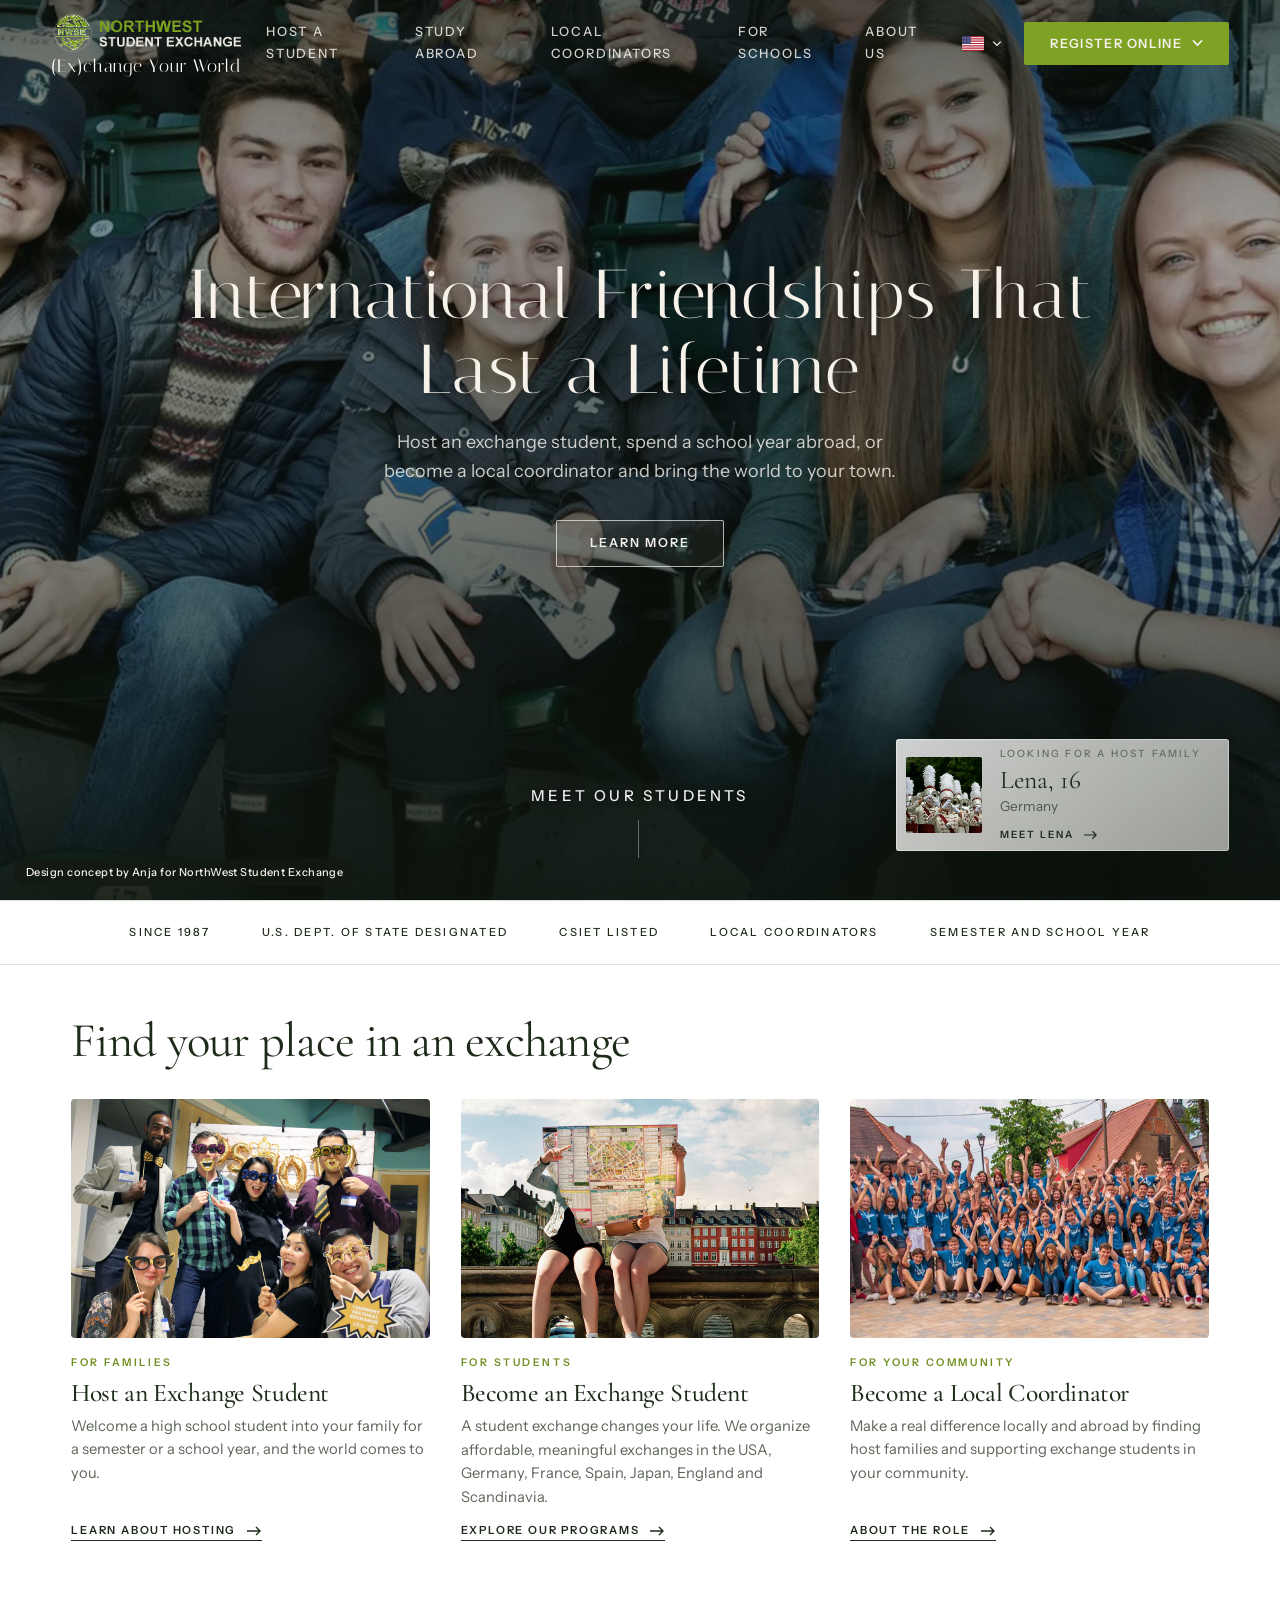
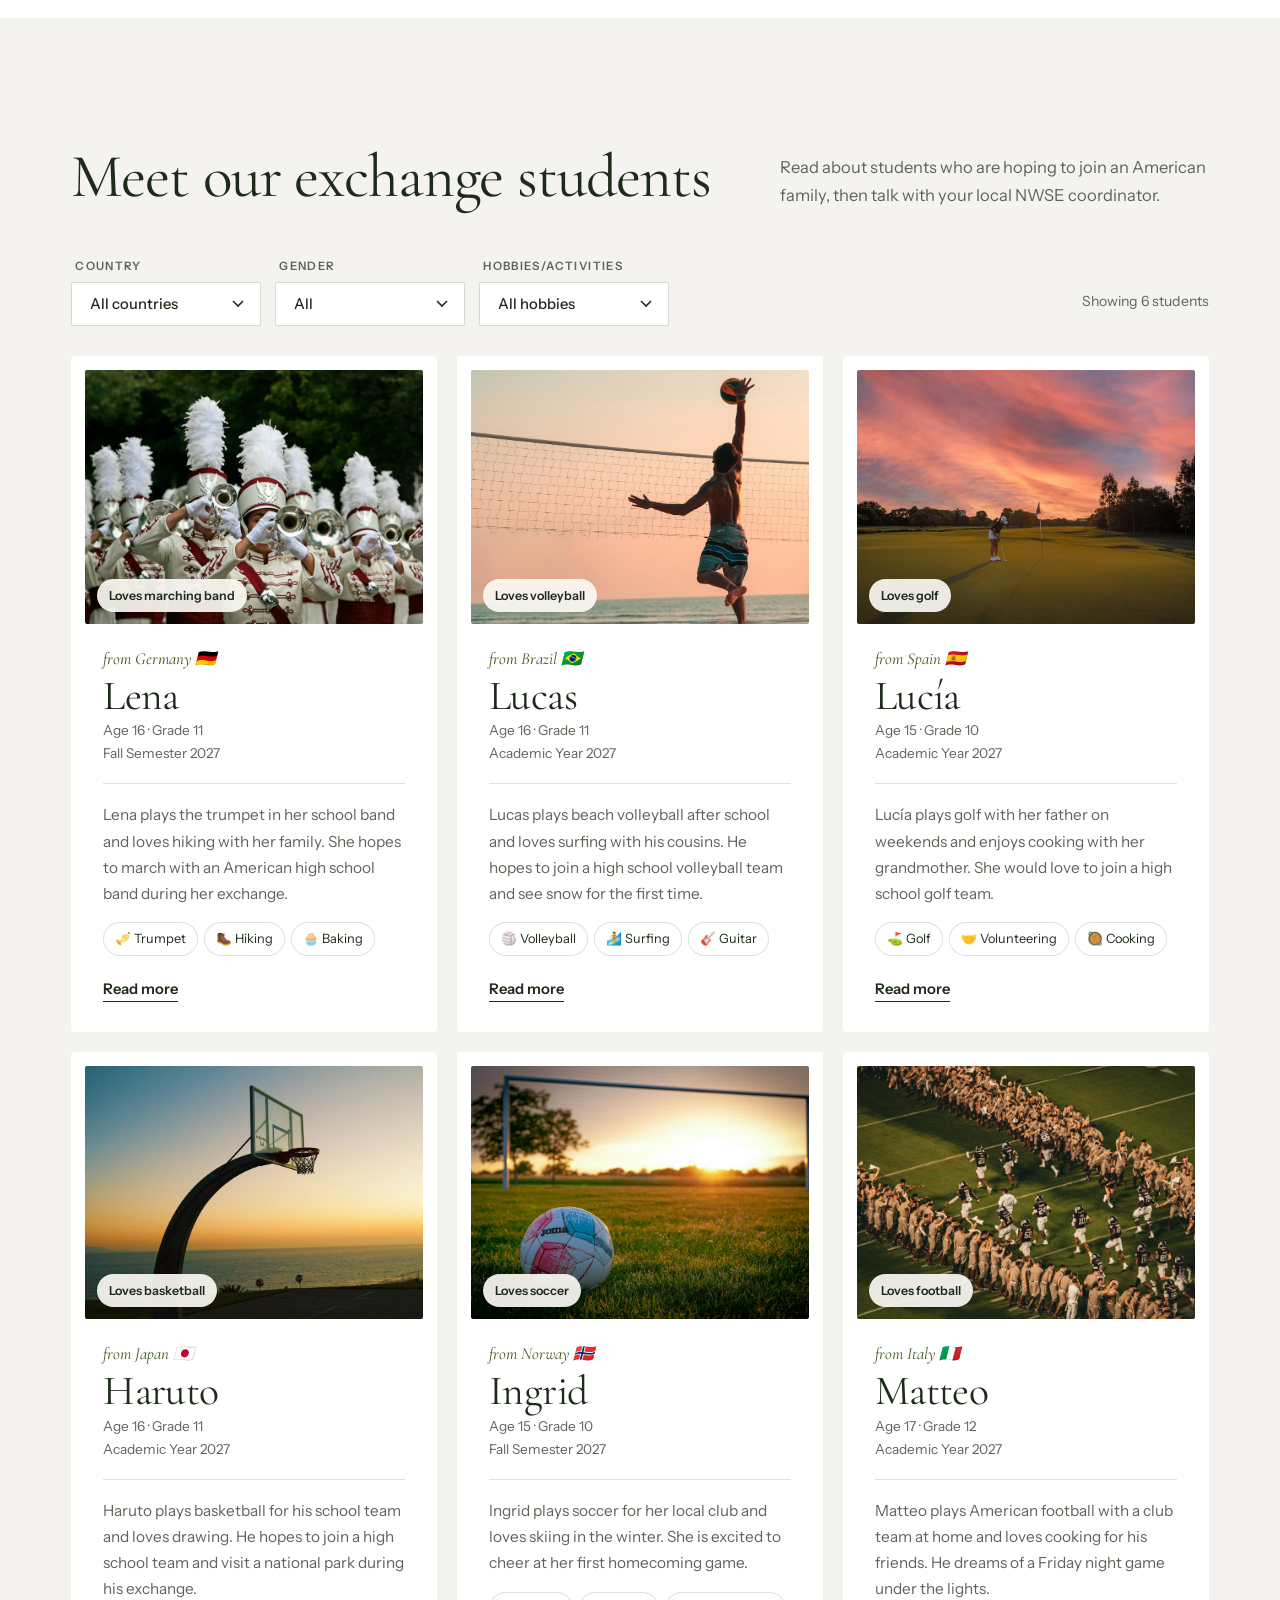
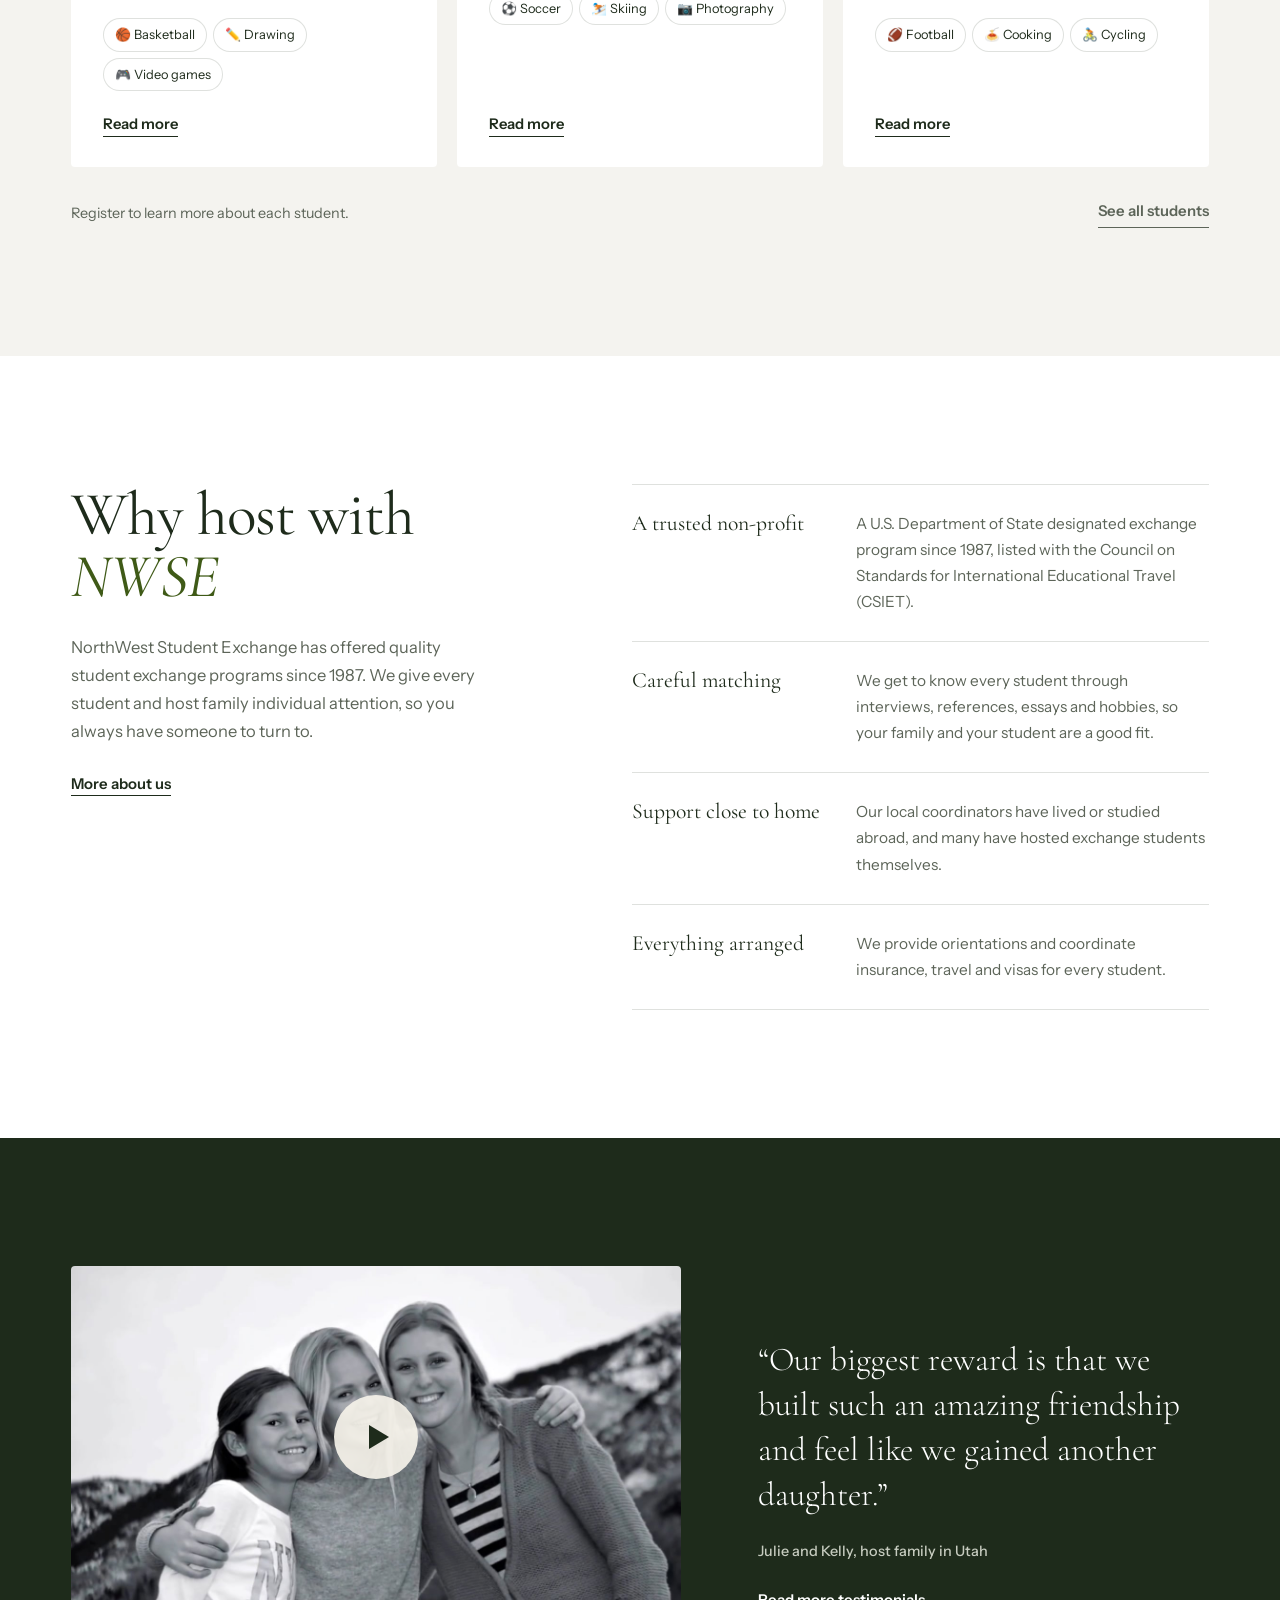
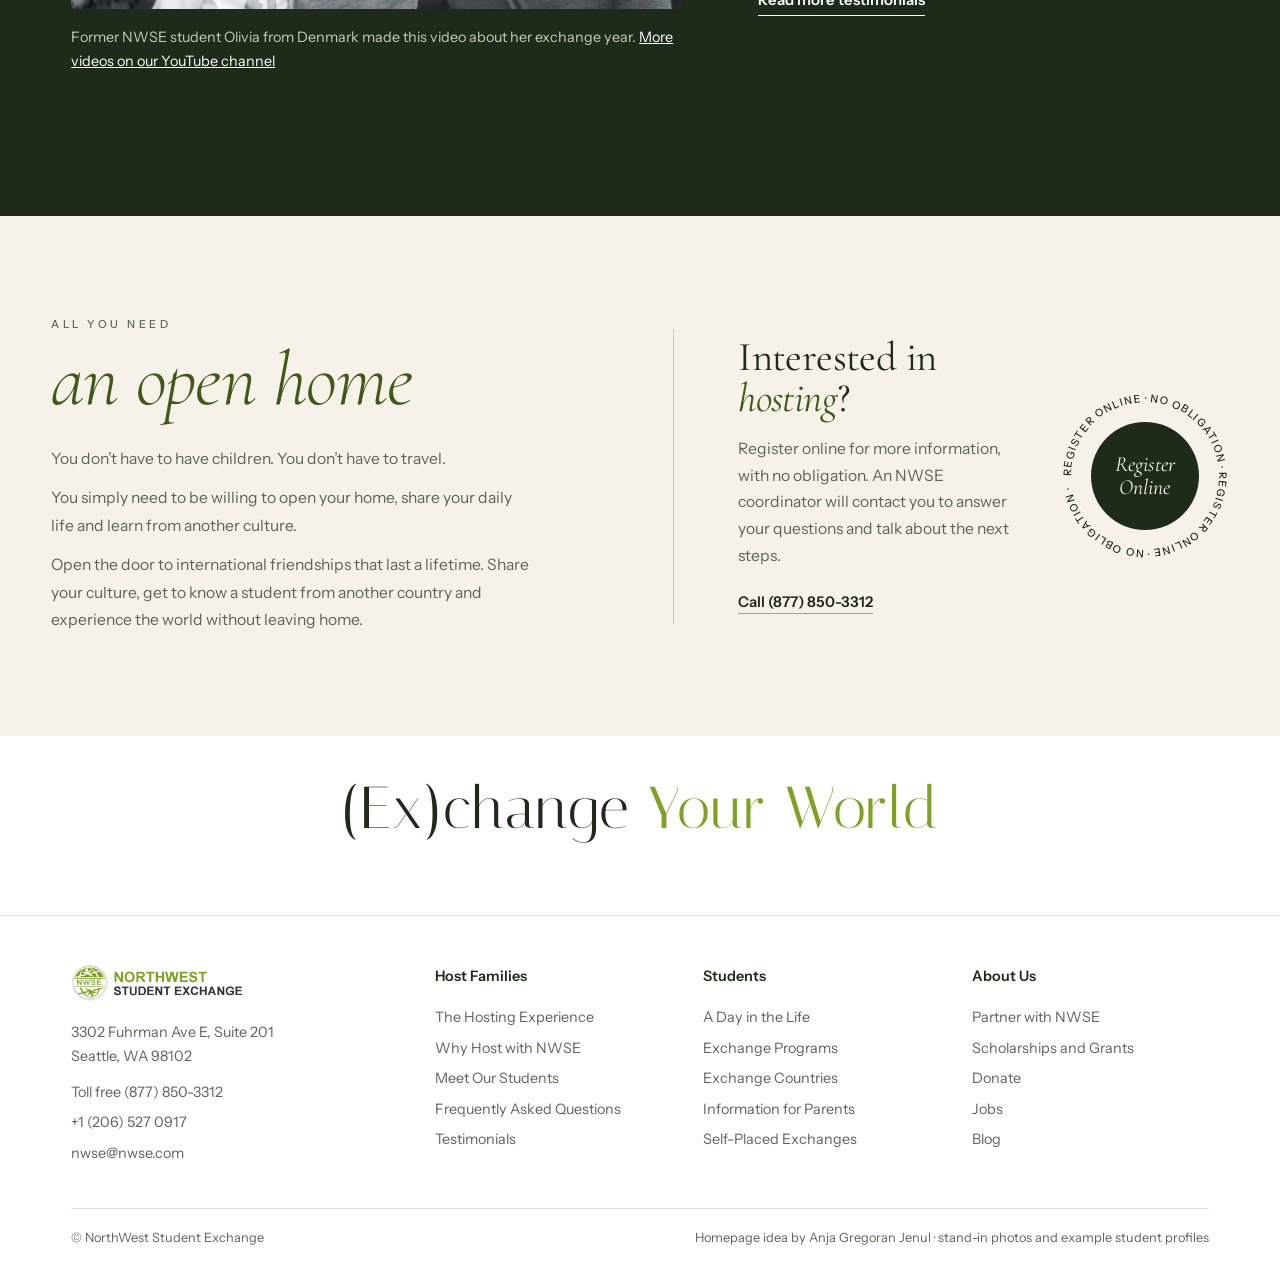
==== commit a147d988: ""an open home" and "hosting" both in the lighter green hosting had before Co-Authored-By: Claude Opu" ====
--- a/index.html
+++ b/index.html
@@ -809,8 +809,8 @@
   /* v77: the three paragraphs under "an open home" all look the same (same font, size, color and spacing) */
   .closing .open-row p, .closing .open-row p.dont { font: 400 .98rem/1.75 var(--sans); font-style: normal; color: var(--soft); max-width: 30rem; margin: 0; letter-spacing: 0; }
   .closing .open-row p + p { margin-top: 12px; }
-  /* v78: "an open home" in the same weight as "hosting" (it was a thin 300, which made the same dark green look lighter) */
-  .closing .open-row h2 { font-weight: 400; color: var(--ink); }
+  /* v79: "an open home" and "hosting" both in the lighter green "hosting" had before (green-deep), thin letters kept on "an open home" */
+  .closing .open-row h2, .closing .cta-side h2 em { color: var(--green-deep); }
 </style>
 </head>
 <body class="home">
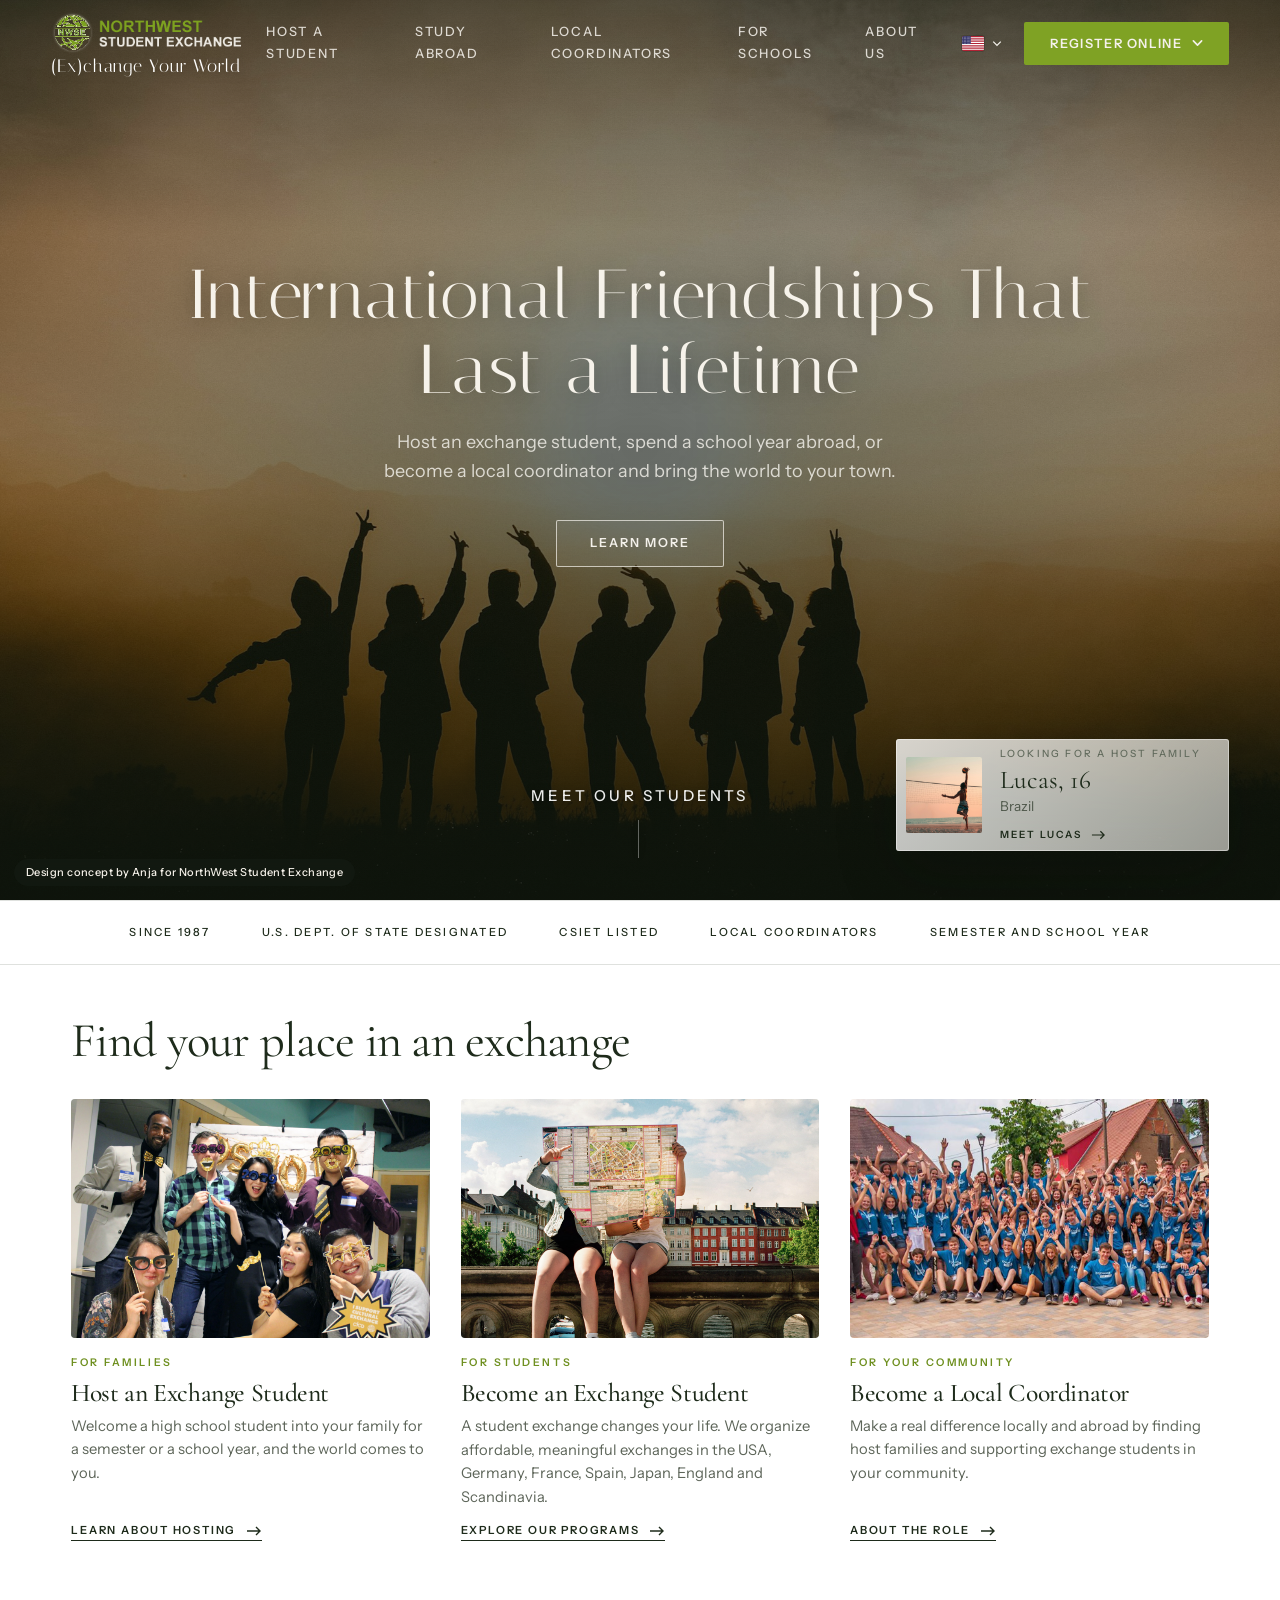
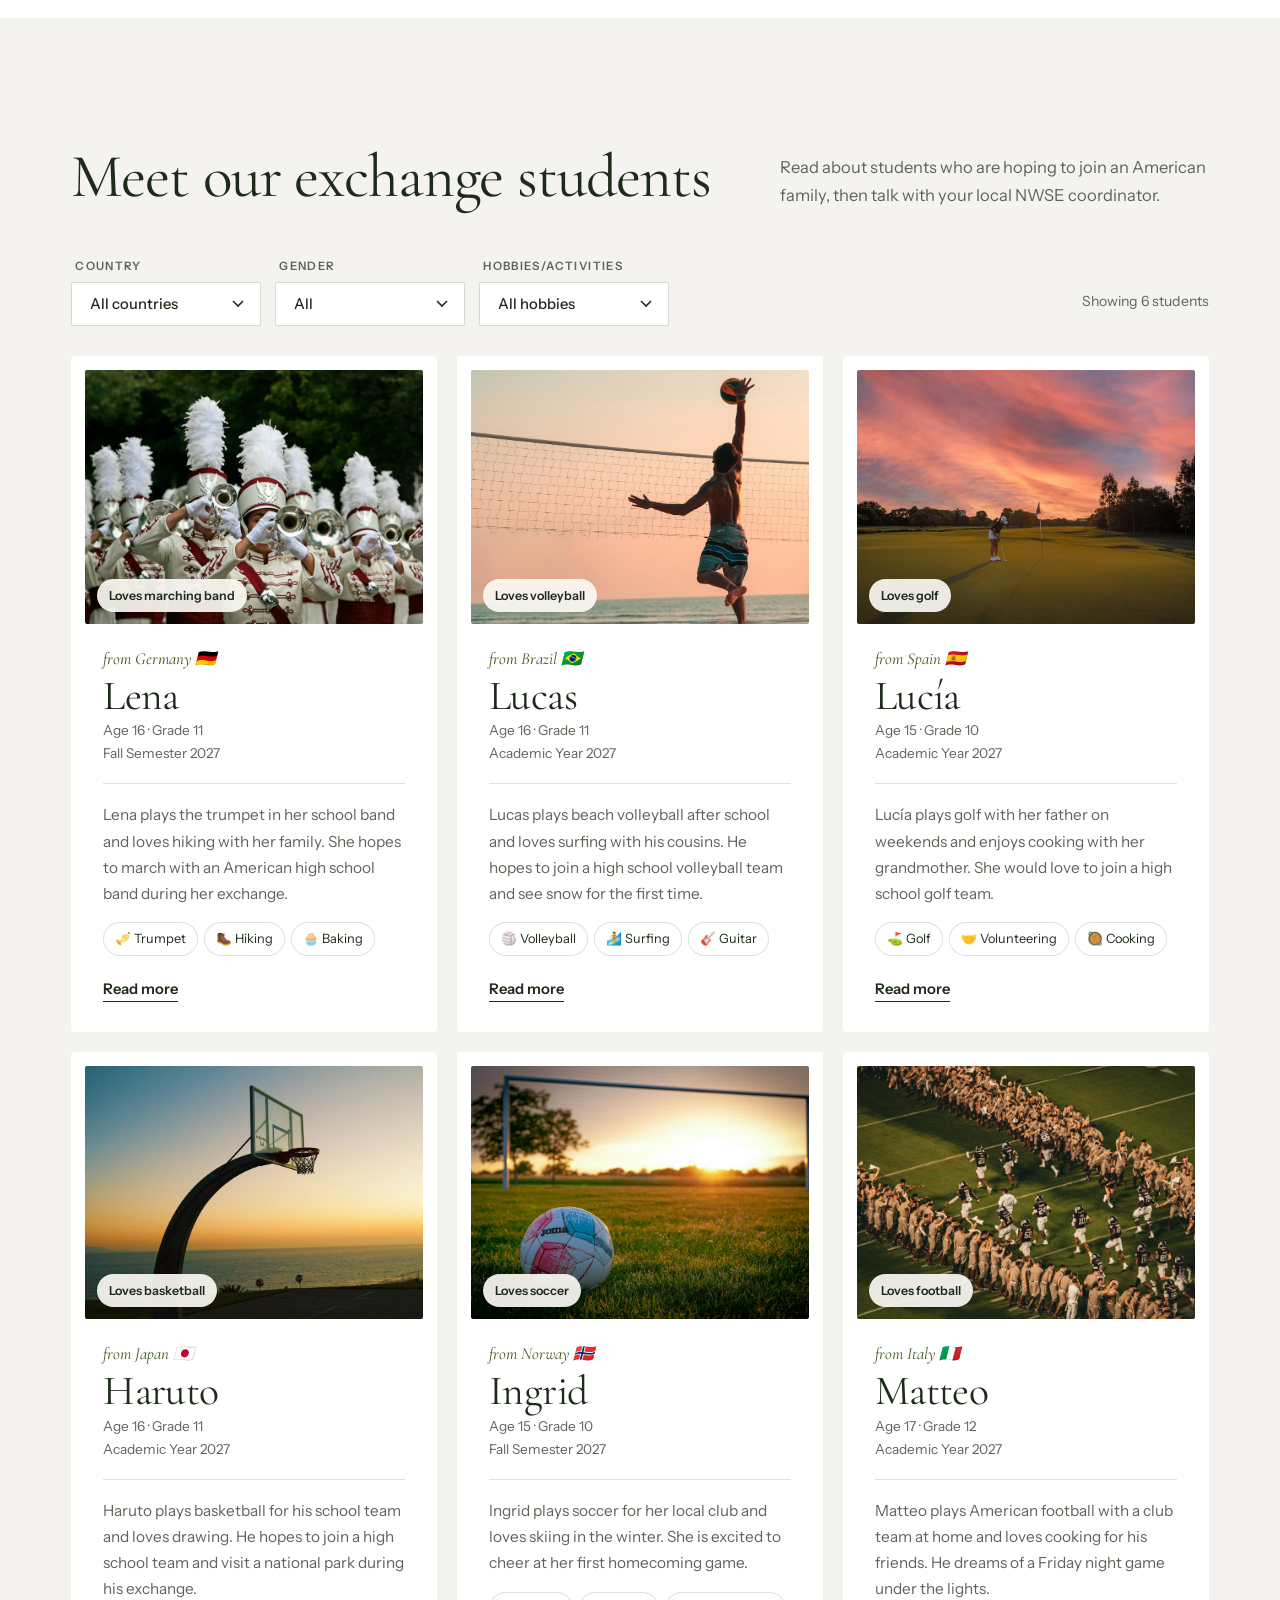
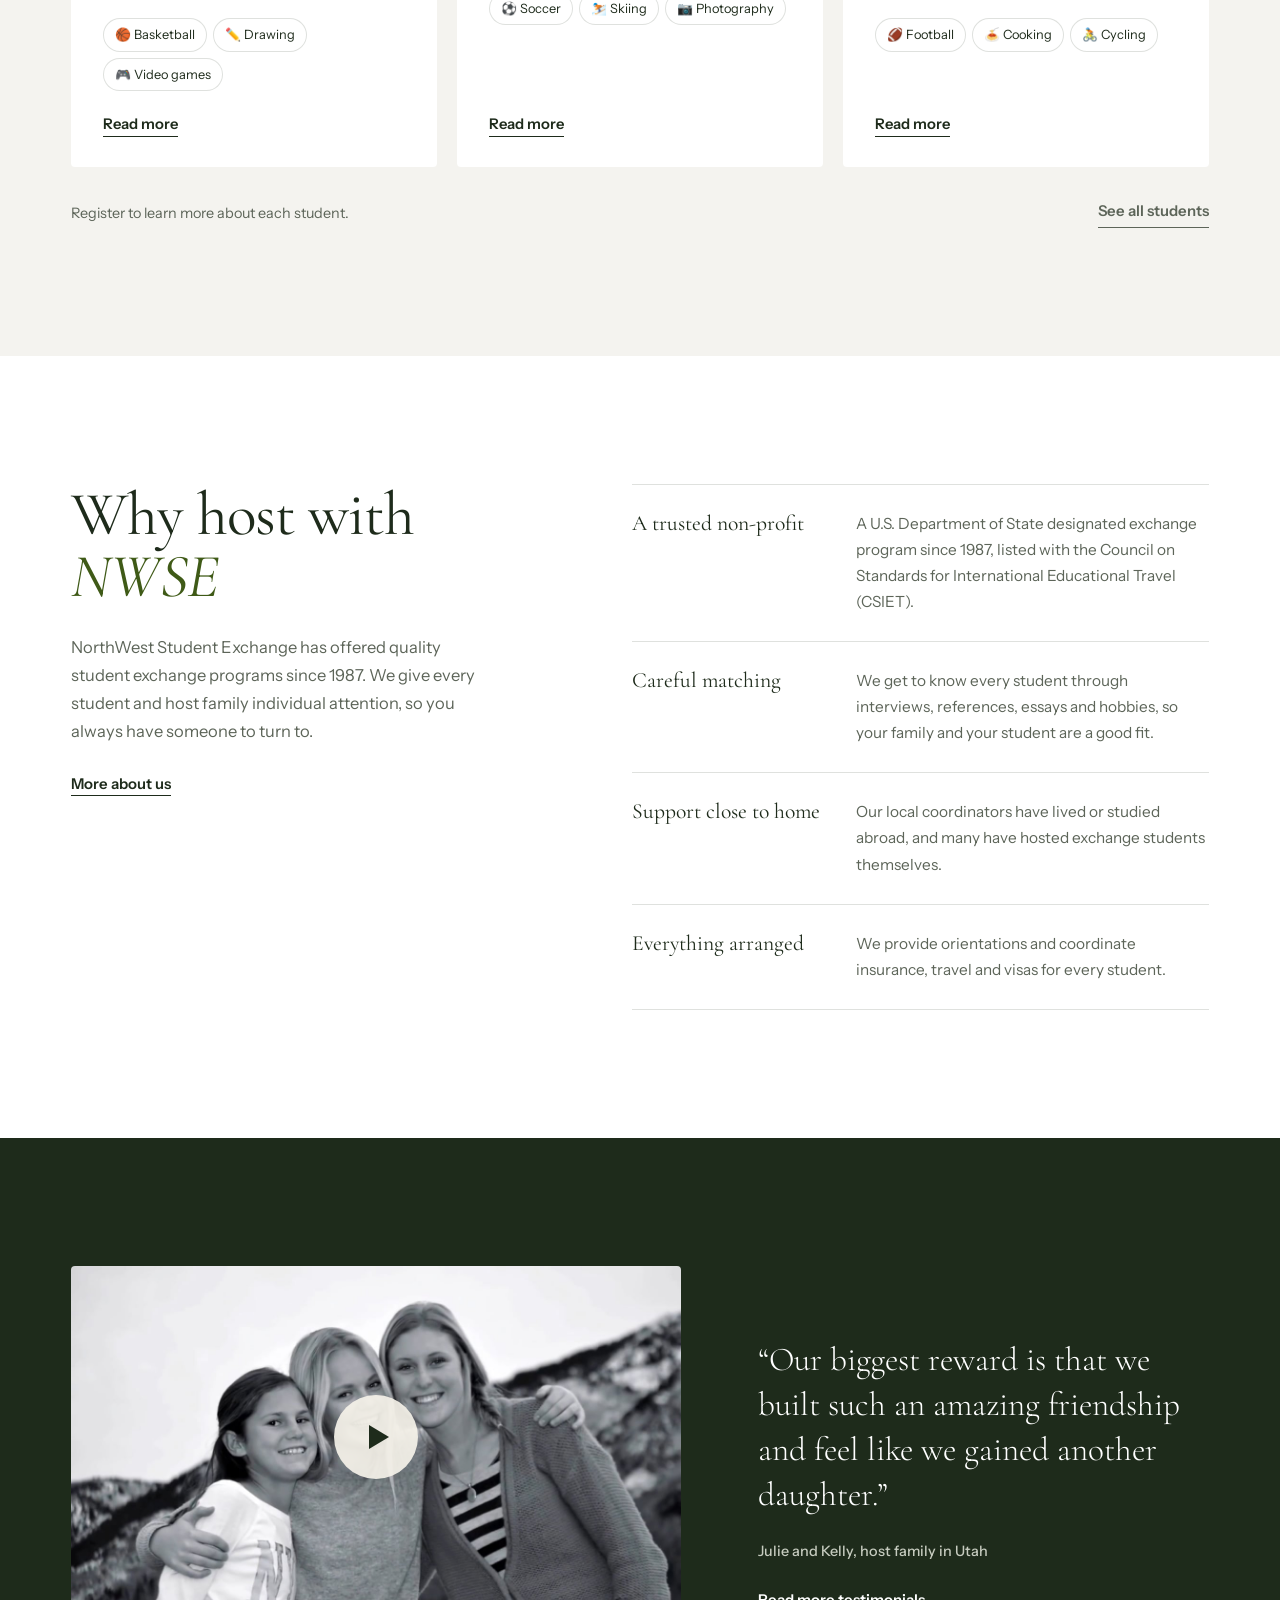
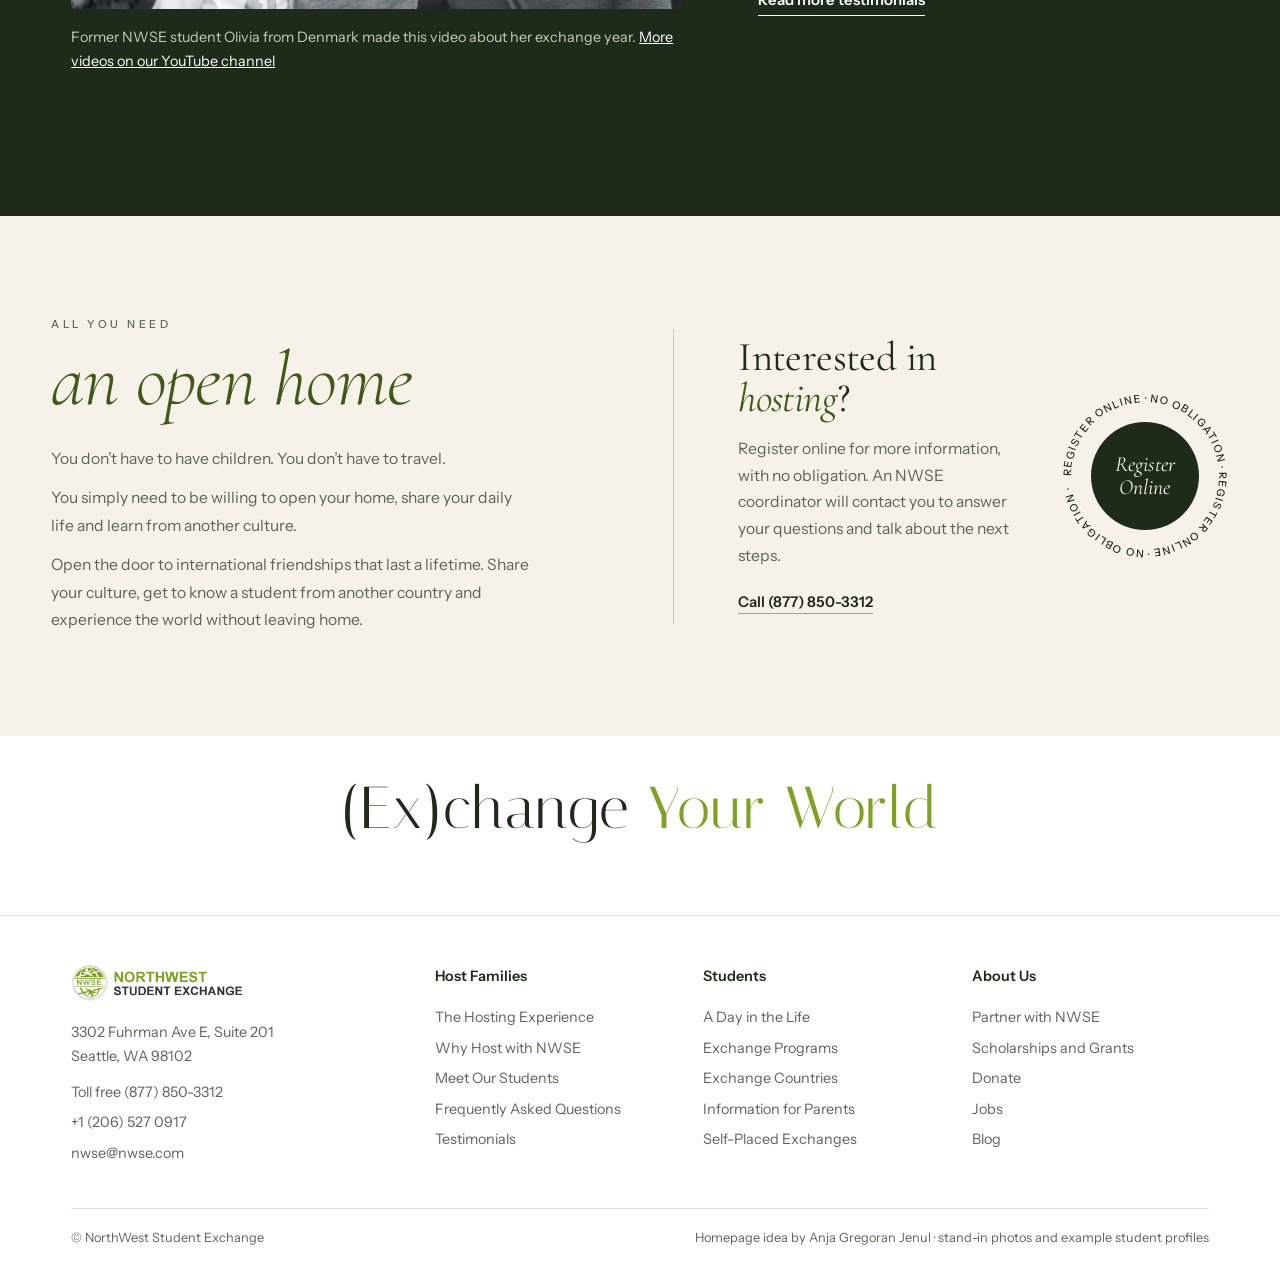
==== commit 9cde9f17: "Student profiles: small italic 01, 02, 03 instead of the tick in "In the USA I would love to" Co-Aut" ====
--- a/index.html
+++ b/index.html
@@ -811,6 +811,10 @@
   .closing .open-row p + p { margin-top: 12px; }
   /* v79: "an open home" and "hosting" both in the lighter green "hosting" had before (green-deep), thin letters kept on "an open home" */
   .closing .open-row h2, .closing .cta-side h2 em { color: var(--green-deep); }
+  /* v80: Anja picked 5: small italic 01, 02, 03 instead of the tick in "In the USA I would love to". Before: version-80-before-dream-numbers.html */
+  .pf-dreams { counter-reset: dream; }
+  .pf-dreams li { counter-increment: dream; padding-left: 40px; }
+  .pf-dreams li::before { content: "0" counter(dream); background: none; width: auto; height: auto; border-radius: 0; left: 4px; top: 50%; transform: translateY(-50%); display: block; font: italic 400 1.35rem/1 var(--serif); color: var(--soft); }
 </style>
 </head>
 <body class="home">
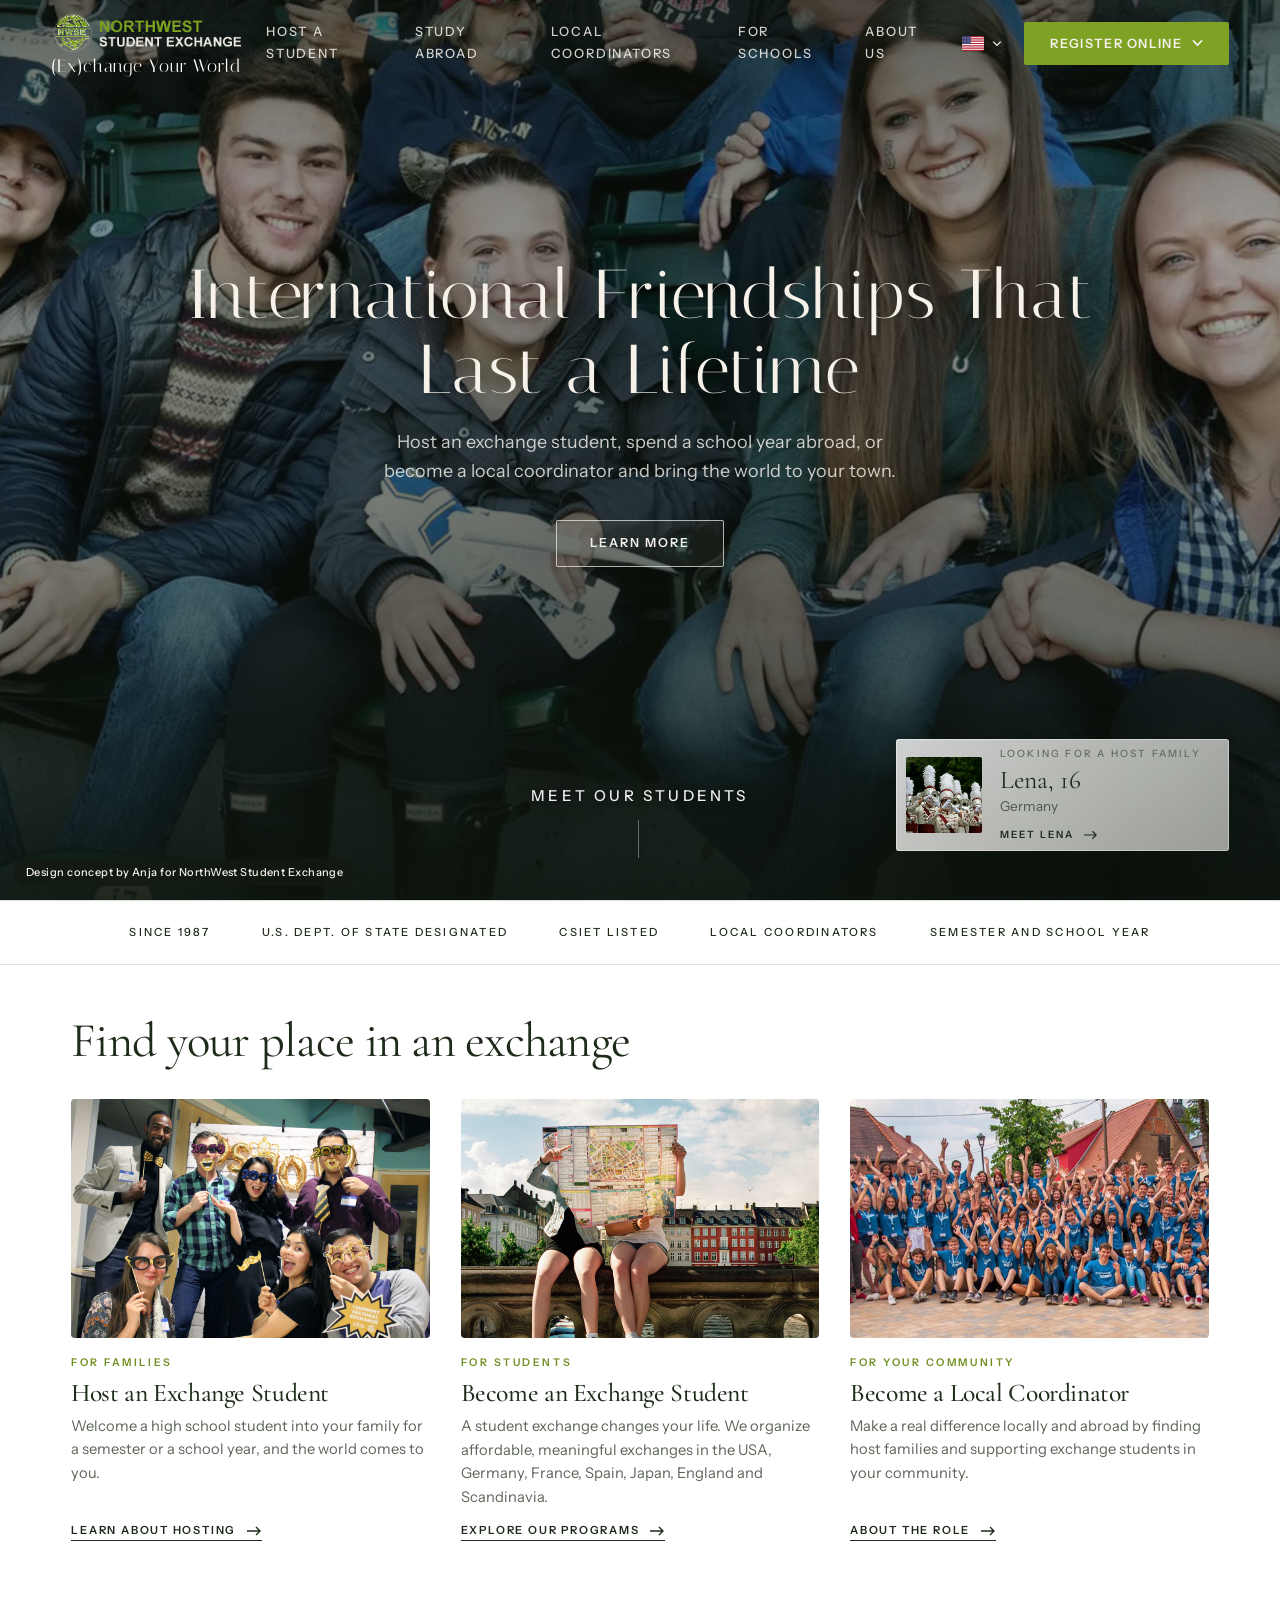
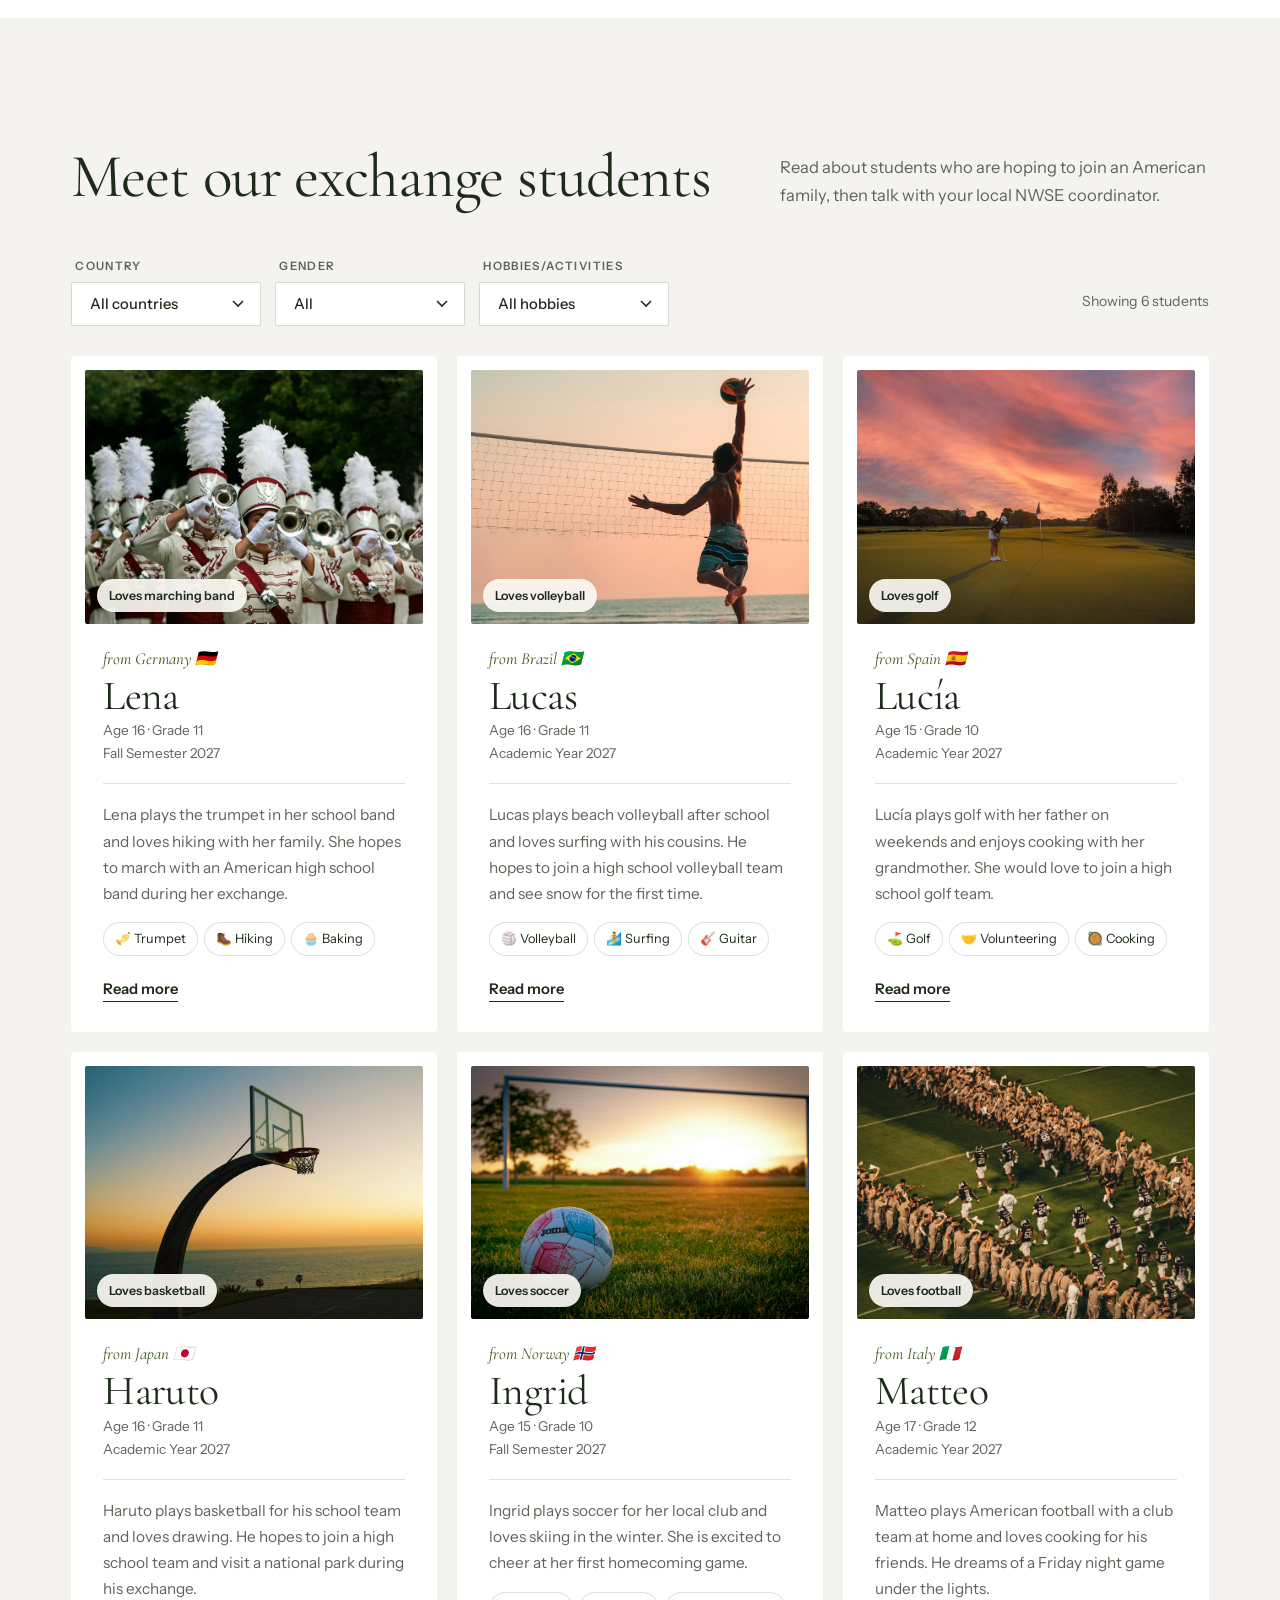
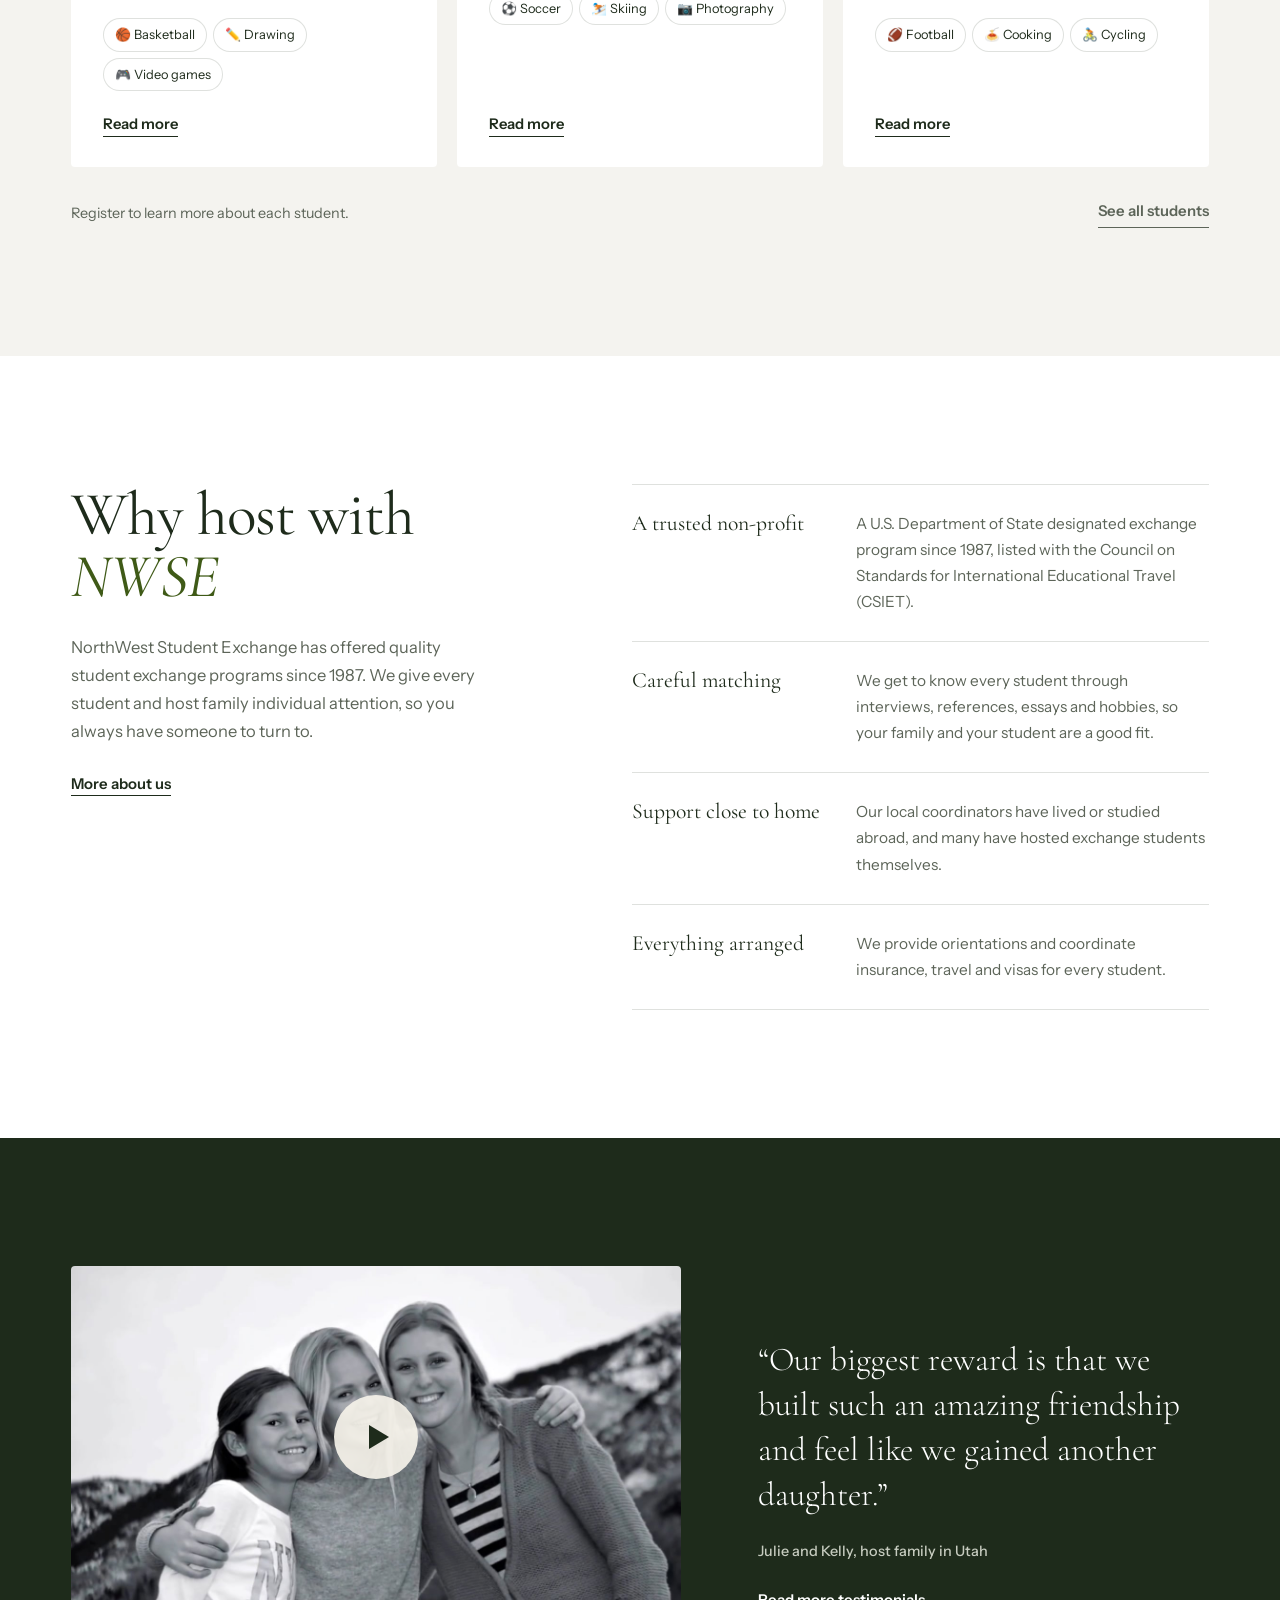
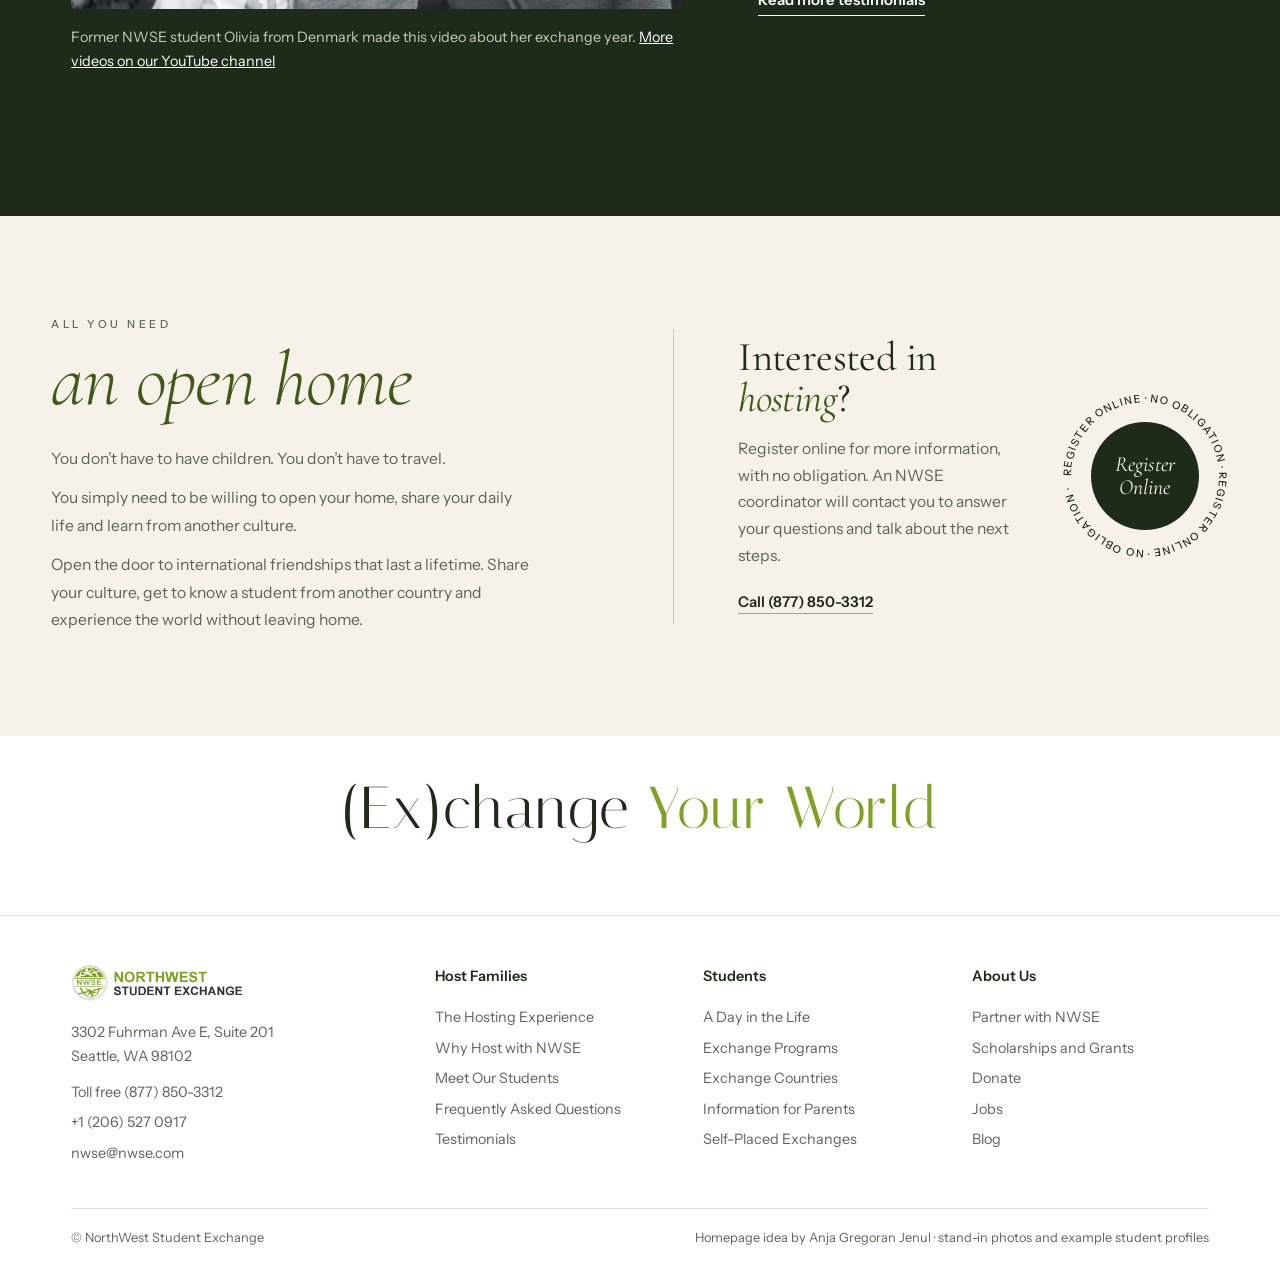
==== commit b6cb0ab1: "Plain drawn symbol for each dream in the student profiles Co-Authored-By: Claude Opus 5.5 <noreply@a" ====
--- a/index.html
+++ b/index.html
@@ -815,6 +815,11 @@
   .pf-dreams { counter-reset: dream; }
   .pf-dreams li { counter-increment: dream; padding-left: 40px; }
   .pf-dreams li::before { content: "0" counter(dream); background: none; width: auto; height: auto; border-radius: 0; left: 4px; top: 50%; transform: translateY(-50%); display: block; font: italic 400 1.35rem/1 var(--serif); color: var(--soft); }
+
+  /* v81: plain drawn symbol for each dream instead of 01, 02, 03 */
+  .pf-dreams li { display: flex; align-items: center; gap: 16px; padding-left: 4px; }
+  .pf-dreams li::before { content: none; display: none; }
+  .pf-dreams svg.di { flex: 0 0 22px; width: 22px; height: 22px; fill: none; stroke: var(--ink); stroke-width: 1.25; stroke-linecap: round; stroke-linejoin: round; }
 </style>
 </head>
 <body class="home">
@@ -1009,6 +1014,27 @@
 <dialog class="profile" id="profile" aria-label="Student profile"><button class="pf-close" aria-label="Close">×</button><div class="pf" id="pf"></div></dialog>
 <script>
 (function () {
+  /* v81: a drawn symbol for each dream */
+  var I = {
+  drum: '<ellipse cx="12" cy="8" rx="8" ry="3"/><path d="M4 8v8.5c0 1.7 3.6 3 8 3s8-1.3 8-3V8"/><path d="M5 11l3.5 7 3.5-7 3.5 7 3.5-7"/><path d="M8 1.5l3 4M16 1.5l-3 4"/>',
+  football: '<path d="M4 20C4 11 11 4 20 4c0 9-7 16-16 16z"/><path d="M8.5 15.5l7-7M10 12l2 2M12 10l2 2"/>',
+  pie: '<circle cx="12" cy="12" r="9"/><circle cx="12" cy="12" r="6.5"/><path d="M9.5 6.1v11.8M14.5 6.1v11.8M6.1 9.5h11.8M6.1 14.5h11.8"/>',
+  volleyball: '<circle cx="12" cy="12" r="9"/><path d="M12 12c0-4 1.6-7 4.6-8.2M12 12c-3.5 2-7 2.1-9 .2M12 12c3.5 2 5.4 4.9 5.2 8.1"/><path d="M8.4 3.8c1.8 2.4 2.3 5.2 1.6 8.3M3.6 15.6c2.9.6 5.6 0 8-1.9M18.9 17.8c-.9-2.8-2.8-4.8-5.6-6"/>',
+  snow: '<path d="M12 3v18M4.2 7.5l15.6 9M4.2 16.5l15.6-9"/><path d="M9.8 4.8L12 7l2.2-2.2M9.8 19.2L12 17l2.2 2.2M4.6 10.4l3-.8-.8-3M19.4 13.6l-3 .8.8 3M4.6 13.6l3 .8-.8 3M19.4 10.4l-3-.8.8-3"/>',
+  dinner: '<circle cx="12.5" cy="12" r="5.5"/><path d="M3 4v4.5c0 1 .6 1.6 1.5 1.6S6 9.5 6 8.5V4M4.5 10.1V20M22 4c-1.6 1-2.2 3-2.2 6h2.2v10"/>',
+  golf: '<path d="M9 21V3l9 3.5L9 10"/><ellipse cx="9" cy="21" rx="5" ry="1"/>',
+  softball: '<circle cx="12" cy="12" r="9"/><path d="M7 4.5c2.2 4.6 2.2 10.4 0 15M17 4.5c-2.2 4.6-2.2 10.4 0 15"/><path d="M8.6 8l1.4-.4M9.1 12h1.4M8.6 16l1.4.4M15.4 8L14 7.6M14.9 12h-1.4M15.4 16l-1.4.4"/>',
+  paella: '<ellipse cx="12" cy="12.5" rx="8" ry="3.5"/><path d="M4 12.5v1.5c0 2 3.6 3.5 8 3.5s8-1.5 8-3.5v-1.5M20 12l3-1.2M4 12l-3-1.2"/><path d="M9.5 11.8h.01M12.5 12.8h.01M14.5 11.4h.01"/>',
+  basketball: '<circle cx="12" cy="12" r="9"/><path d="M3 12h18M12 3v18M5.6 5.6c3 3.2 3 9.6 0 12.8M18.4 5.6c-3 3.2-3 9.6 0 12.8"/>',
+  park: '<path d="M2 20l7-12 4 6 2.8-3.8L22 20z"/><path d="M6.7 12l1.6 1 1.4-1.2"/>',
+  sketch: '<path d="M4 20l1.2-4.6L16 4.6a2 2 0 0 1 2.8 2.8L8 18.2z"/><path d="M14 6.6l3.4 3.4M5.2 15.4l3 2.8"/>',
+  soccer: '<circle cx="12" cy="12" r="9"/><path d="M12 8l3.8 2.8-1.5 4.4H9.7l-1.5-4.4z"/><path d="M12 8V3.2M15.8 10.8l4.4-1.4M14.3 15.2l2.7 3.8M9.7 15.2L7 19M8.2 10.8L3.8 9.4"/>',
+  homecoming: '<path d="M3.5 18h17M4.5 18L3 8l5 4 4-7 4 7 5-4-1.5 10"/><path d="M12 5h.01"/>',
+  camera: '<rect x="3" y="7" width="18" height="13" rx="2"/><circle cx="12" cy="13.5" r="3.8"/><path d="M8.5 7l1.5-3h4l1.5 3"/>',
+  lights: '<rect x="6" y="2.5" width="12" height="7" rx="1"/><path d="M10 2.5v7M14 2.5v7M6 6h12M12 9.5V21M9 21h6"/><path d="M3 11l2-1M21 11l-2-1"/>',
+  pasta: '<path d="M4 10h16v7a3 3 0 0 1-3 3H7a3 3 0 0 1-3-3z"/><path d="M2 10h20M9 10c0-3 .2-5 1-7M12 10c0-3 .5-5 1.5-7M15 10c0-2.5 1-4.6 2-6"/>'
+};
+  var DI = {"March with a high school band": "drum", "Cheer at a Friday night football game": "football", "Bake an apple pie for Thanksgiving": "pie", "Join a high school volleyball team": "volleyball", "See snow for the first time": "snow", "Celebrate a real Thanksgiving dinner": "dinner", "Join a high school golf team": "golf", "Try softball for the first time": "softball", "Cook paella for my host family": "paella", "Play on a high school basketball team": "basketball", "Visit a national park": "park", "Fill a sketchbook with American places": "sketch", "Play high school soccer": "soccer", "Go to homecoming": "homecoming", "Take photos in every season": "camera", "Play on a high school football team": "football", "Feel a Friday night game under the lights": "lights", "Cook an Italian dinner for my host family": "pasta"};
   var S = {"lena": {"name": "Lena", "country": "Germany", "flag": "🇩🇪", "sid": "27-1043", "age": 16, "grade": 11, "program": "Fall Semester 2027", "home": "near Freiburg", "loves": [["🎺", "Trumpet"], ["🥾", "Hiking"], ["🧁", "Baking"]], "hi": "Hallo, host family!", "letter": "I'm Lena and I live with my parents and my little brother Jonas in a small town near Freiburg, right by the Black Forest. I have played the trumpet for six years, and on weekends you will usually find me on a hiking trail or baking a cake for my family. I would love to be part of an American family's everyday life, from school mornings to movie nights.", "family": "Mom, dad and brother Jonas (12)", "pets": "Happy to live with cats and dogs", "subjects": "Music, English, Biology", "food": "Eats everything, loves trying new dishes", "dreams": ["March with a high school band", "Cheer at a Friday night football game", "Bake an apple pie for Thanksgiving"], "photos": ["hobby-music.jpg", "profile/lena-hiking.jpg", "profile/lena-band.jpg"], "allergies": "None", "hobbies": "Music, hiking, baking"}, "lucas": {"name": "Lucas", "country": "Brazil", "flag": "🇧🇷", "sid": "27-1187", "age": 16, "grade": 11, "program": "Academic Year 2027", "home": "Florianópolis", "loves": [["🏐", "Volleyball"], ["🏄", "Surfing"], ["🎸", "Guitar"]], "hi": "Oi, host family!", "letter": "I'm Lucas from Florianópolis, an island city in the south of Brazil. I play beach volleyball after school almost every day and go surfing with my cousins on weekends. I also play guitar and love music of all kinds. I am excited to learn how an American family lives, help around the house and maybe see snow for the very first time.", "family": "Mom, dad and sister Ana (19)", "pets": "Has a dog at home, loves animals", "subjects": "PE, Geography, English", "food": "Eats everything, big fan of barbecue", "dreams": ["Join a high school volleyball team", "See snow for the first time", "Celebrate a real Thanksgiving dinner"], "photos": ["hobby-volleyball.jpg?v=2", "profile/lucas-surf.jpg", "profile/lucas-beach.jpg"], "allergies": "None", "hobbies": "Volleyball, surfing, music"}, "lucia": {"name": "Lucía", "country": "Spain", "flag": "🇪🇸", "sid": "27-0968", "age": 15, "grade": 10, "program": "Academic Year 2027", "home": "Valencia", "loves": [["⛳", "Golf"], ["🤝", "Volunteering"], ["🥘", "Cooking"]], "hi": "¡Hola, host family!", "letter": "I'm Lucía from Valencia. I play golf with my father on weekends and volunteer at a summer camp for younger children. My grandmother taught me how to cook paella, and I would love to make it for my host family. I am calm and curious, and I am excited to join an American high school and make friends for life.", "family": "Mom, dad, grandmother and sister Carla (10)", "pets": "No pets yet, happy to live with them", "subjects": "Math, Biology, English", "food": "Eats everything", "dreams": ["Join a high school golf team", "Try softball for the first time", "Cook paella for my host family"], "photos": ["hobby-golf.jpg", "profile/lucia-paella.jpg", "profile/lucia-green.jpg"], "allergies": "None", "hobbies": "Golf, volunteering, cooking"}, "haruto": {"name": "Haruto", "country": "Japan", "flag": "🇯🇵", "sid": "27-1122", "age": 16, "grade": 11, "program": "Academic Year 2027", "home": "Osaka", "loves": [["🏀", "Basketball"], ["✏️", "Drawing"], ["🎮", "Video games"]], "hi": "Hello, host family!", "letter": "I'm Haruto from Osaka. I play basketball for my school team and I love drawing, especially comics and buildings. I am a little shy at first, but I love to laugh and I always help in the kitchen. I hope to join a high school basketball team and visit a national park with my host family.", "family": "Mom, dad and brother Ren (18)", "pets": "Happy to live with cats and dogs", "subjects": "Art, Math, English", "food": "Eats everything, wants to try a real American burger", "dreams": ["Play on a high school basketball team", "Visit a national park", "Fill a sketchbook with American places"], "photos": ["hobby-basketball.jpg", "profile/haruto-draw.jpg", "profile/haruto-court.jpg"], "allergies": "None", "hobbies": "Basketball, drawing, video games"}, "ingrid": {"name": "Ingrid", "country": "Norway", "flag": "🇳🇴", "sid": "27-1205", "age": 15, "grade": 10, "program": "Fall Semester 2027", "home": "Lillehammer", "loves": [["⚽", "Soccer"], ["⛷️", "Skiing"], ["📷", "Photography"]], "hi": "Hei, host family!", "letter": "I'm Ingrid from Lillehammer, a ski town in Norway. I play soccer for my local club in summer and ski all winter long. I love taking photos of nature and my friends. I am outgoing and love being part of a team, and I can't wait to cheer at my first homecoming game.", "family": "Mom, dad and twin brother Erik", "pets": "Has a cat at home", "subjects": "PE, Art, English", "food": "Eats everything, loves pancakes", "dreams": ["Play high school soccer", "Go to homecoming", "Take photos in every season"], "photos": ["hobby-soccer.jpg", "profile/ingrid-ski.jpg", "profile/ingrid-ball.jpg"], "allergies": "Pollen (mild)", "hobbies": "Soccer, skiing, photography"}, "matteo": {"name": "Matteo", "country": "Italy", "flag": "🇮🇹", "sid": "27-1011", "age": 17, "grade": 12, "program": "Academic Year 2027", "home": "Bologna", "loves": [["🏈", "Football"], ["🍝", "Cooking"], ["🚴", "Cycling"]], "hi": "Ciao, host family!", "letter": "I'm Matteo from Bologna. I play American football with a club team, which is not very common in Italy, so I dream of playing under the Friday night lights. I love making fresh pasta with my mom and cycling in the hills on weekends. I am friendly, easygoing and always ready to try something new.", "family": "Mom, dad and brother Luca (14)", "pets": "Happy to live with cats and dogs", "subjects": "History, PE, English", "food": "Eats everything, will happily cook pasta for you", "dreams": ["Play on a high school football team", "Feel a Friday night game under the lights", "Cook an Italian dinner for my host family"], "photos": ["hobby-football.jpg", "profile/matteo-pasta.jpg", "profile/matteo-lights.jpg"], "allergies": "None", "hobbies": "Football, cooking, bicycling"}}, ORDER = ["lena", "lucas", "lucia", "haruto", "ingrid", "matteo"], cur = 0;
   var dlg = document.getElementById('profile'), box = document.getElementById('pf');
   function esc(t) { return String(t).replace(/[&<>]/g, function (c) { return {'&':'&amp;','<':'&lt;','>':'&gt;'}[c]; }); }
@@ -1030,7 +1056,7 @@
           '<div><span class="ic">🌿</span><b>Allergies</b><span>' + esc(s.allergies) + '</span></div>' +
           '<div><span class="ic">🎯</span><b>Hobbies/Activities</b><span>' + esc(s.hobbies) + '</span></div>' +
         '</div>' +
-        '<h4>In the USA I would love to</h4><ul class="pf-dreams">' + s.dreams.map(function (d) { return '<li>' + esc(d) + '</li>'; }).join('') + '</ul>' +
+        '<h4>In the USA I would love to</h4><ul class="pf-dreams">' + s.dreams.map(function (d) { var ic = I[DI[d]]; return '<li>' + (ic ? '<svg class="di" viewBox="0 0 24 24" aria-hidden="true">' + ic + '</svg>' : '') + esc(d) + '</li>'; }).join('') + '</ul>' +
         '<div class="pf-cta"><a class="btn" href="#register">Register to Learn More</a><span>or call <a class="tel" href="tel:+18778503312">(877) 850-3312</a></span></div>' +
         '<div class="pf-nav"><button data-go="-1">← ' + esc(prev.name) + '</button><button data-go="1">' + esc(next.name) + ' →</button></div>' +
       '</div>';
